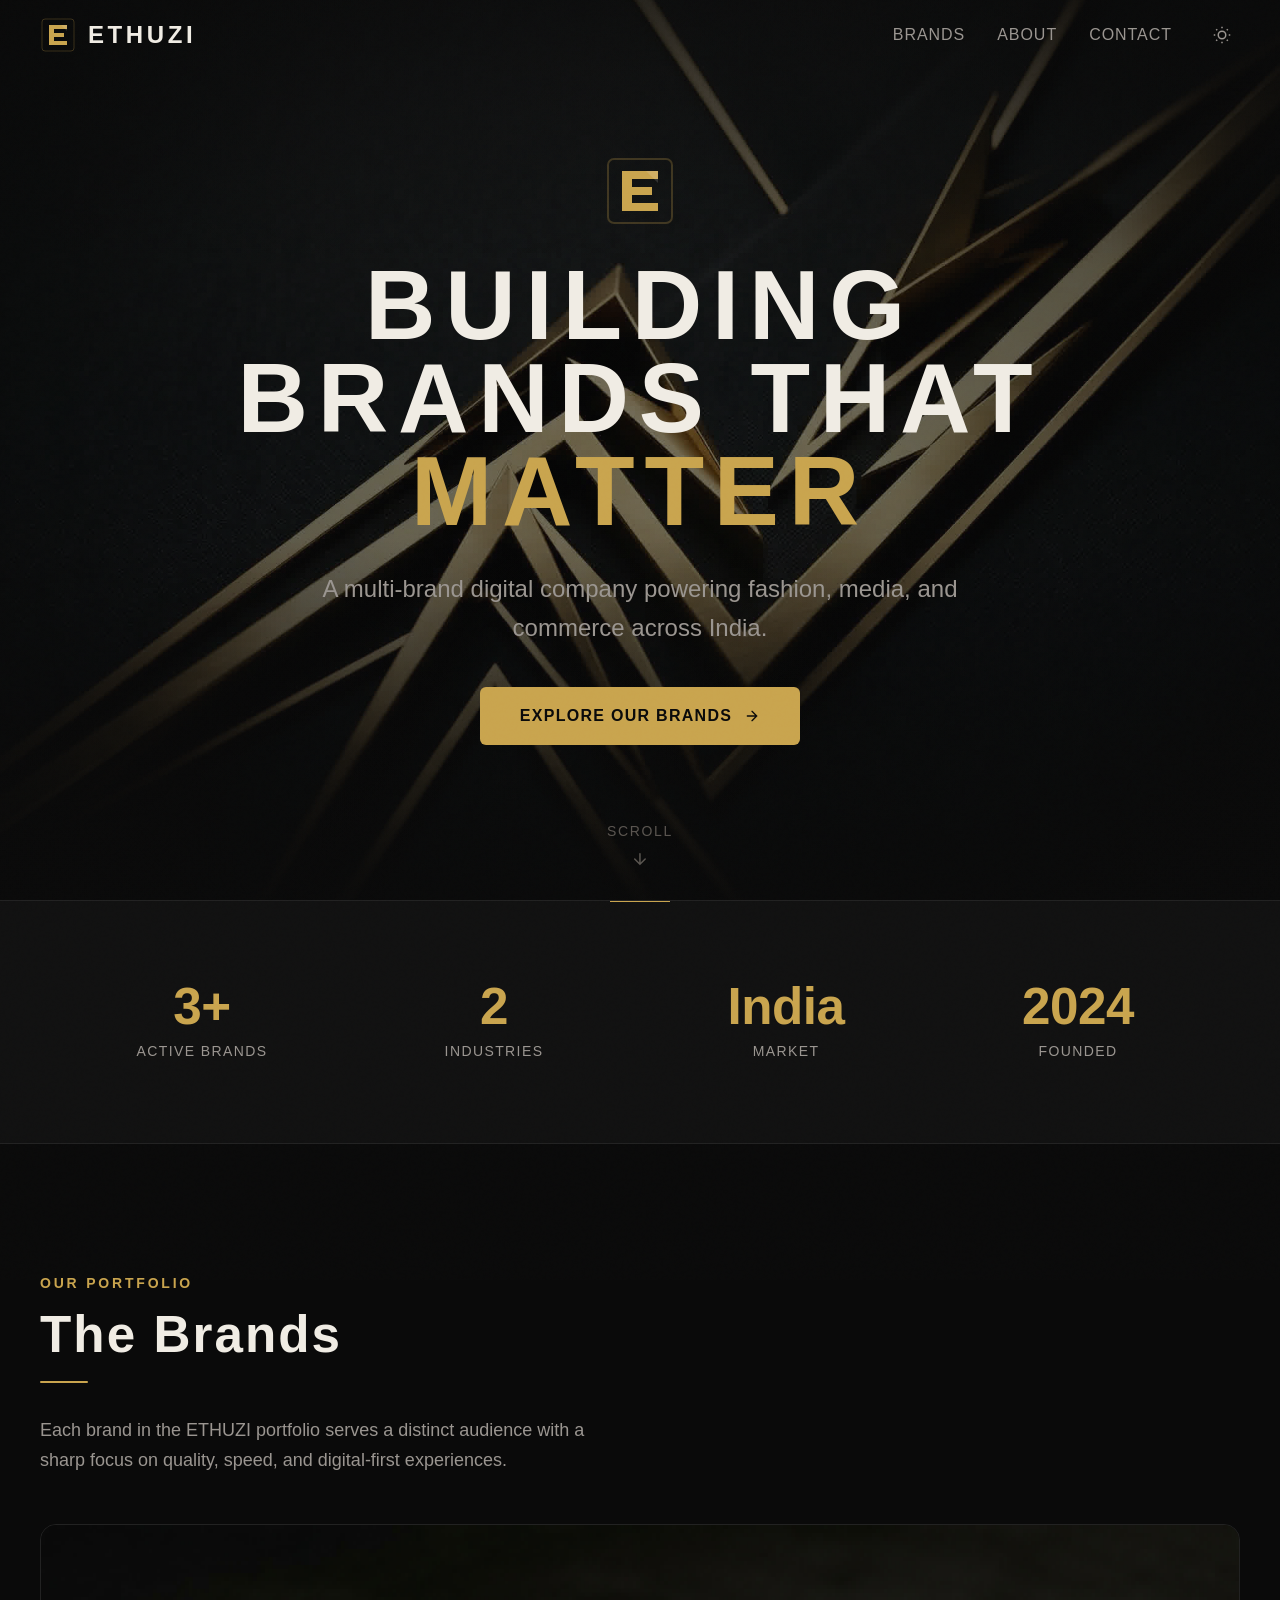
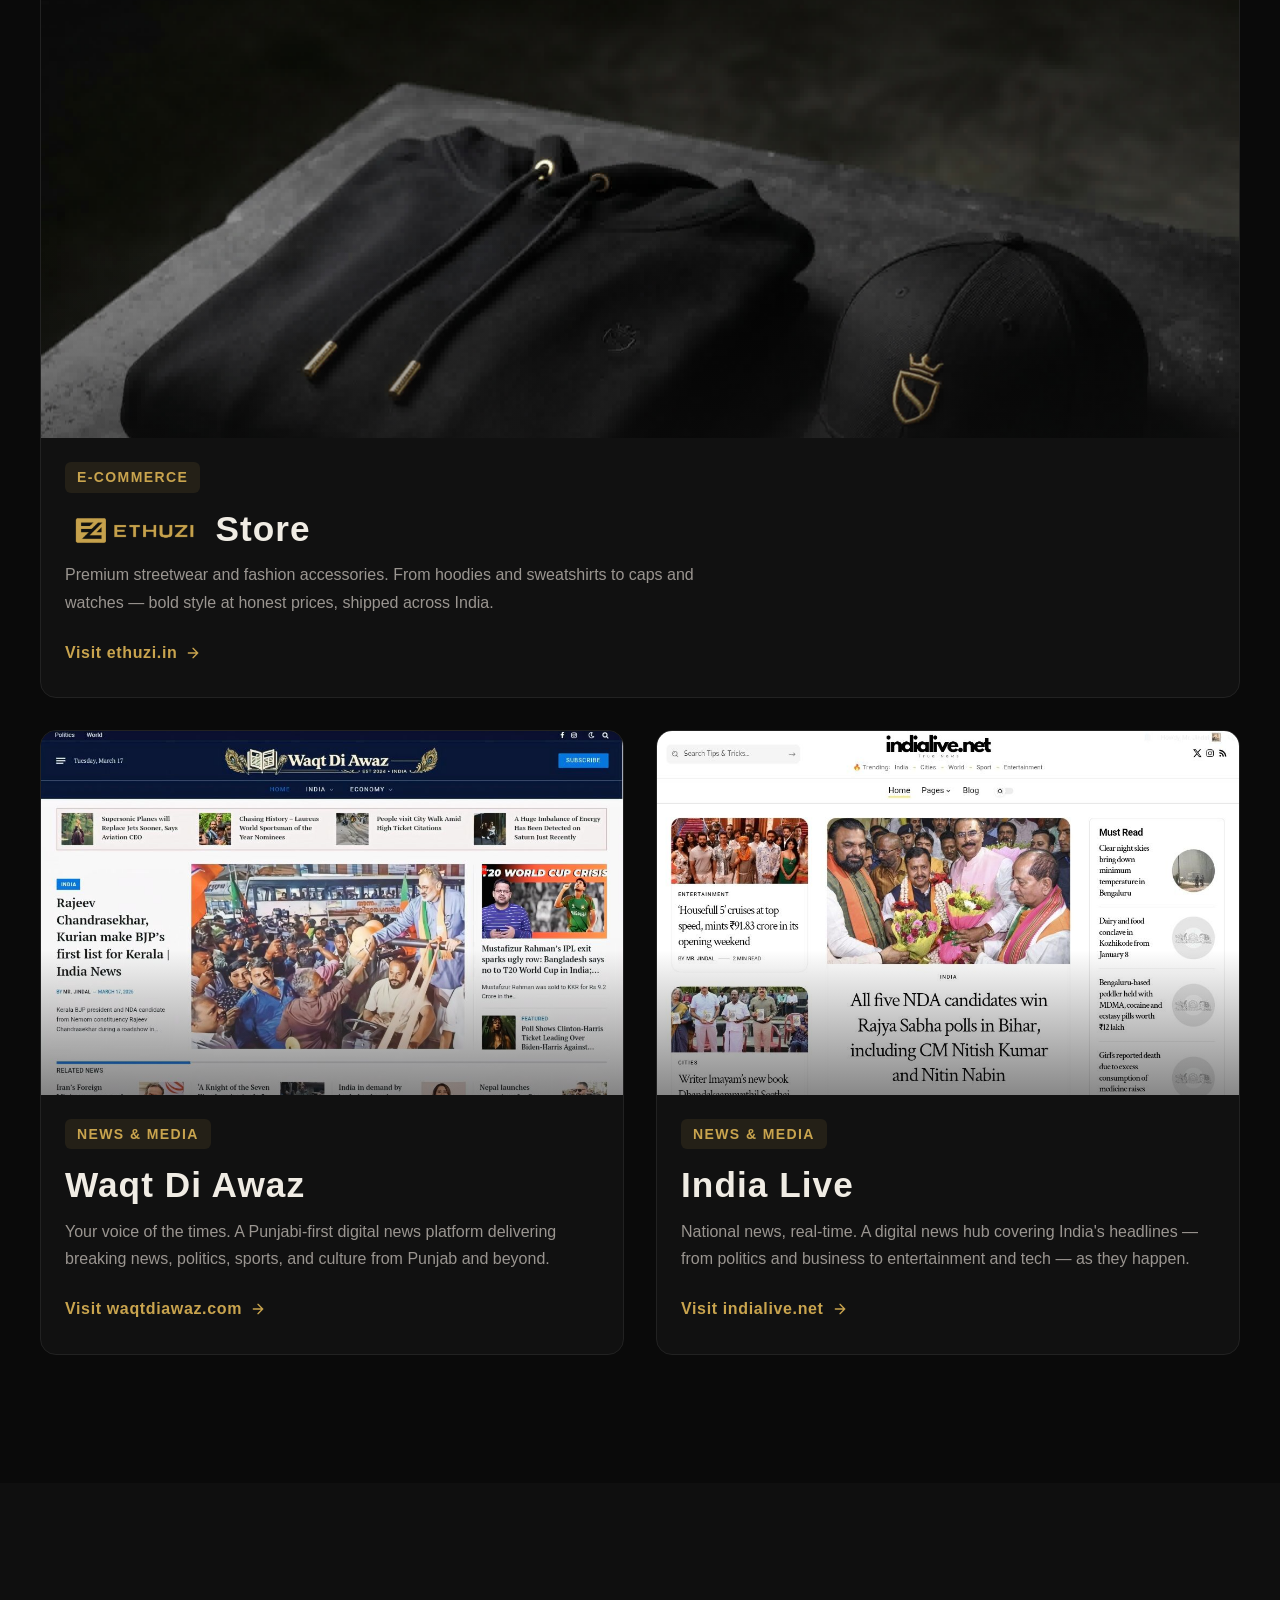
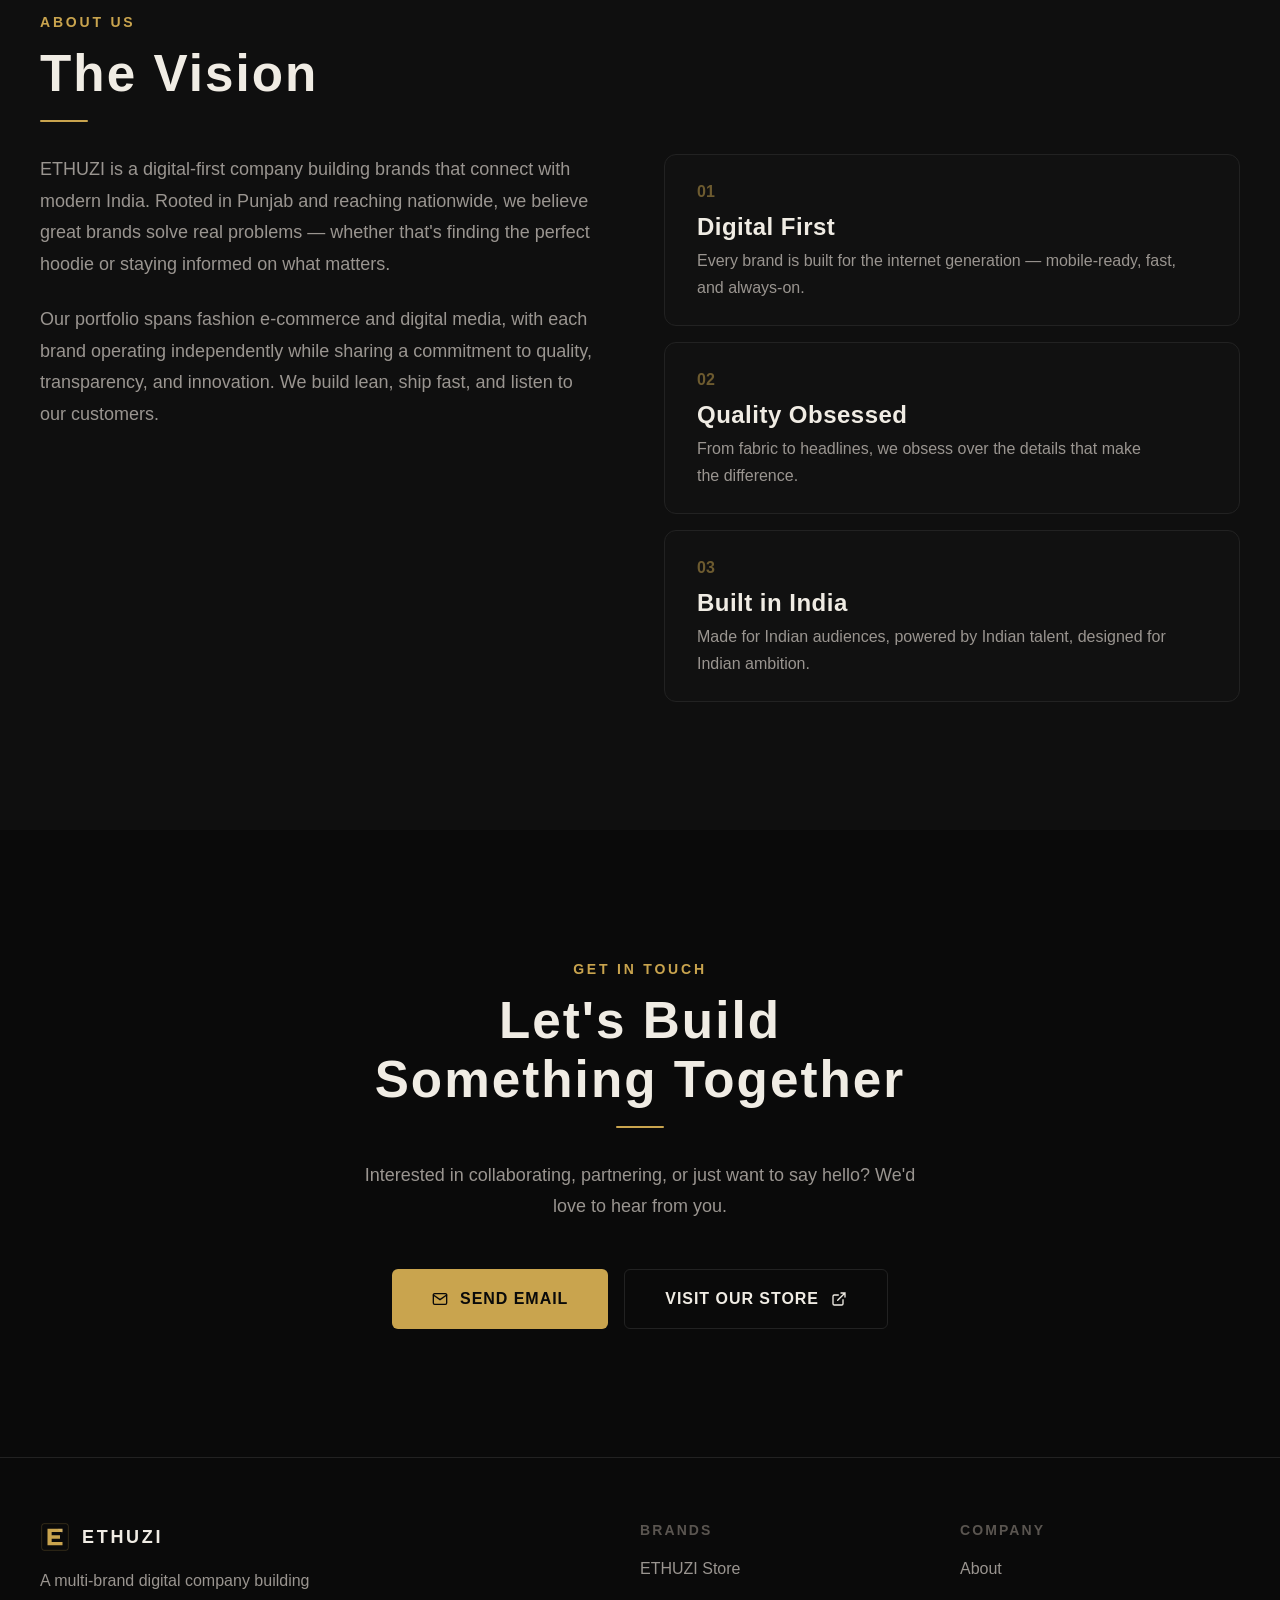
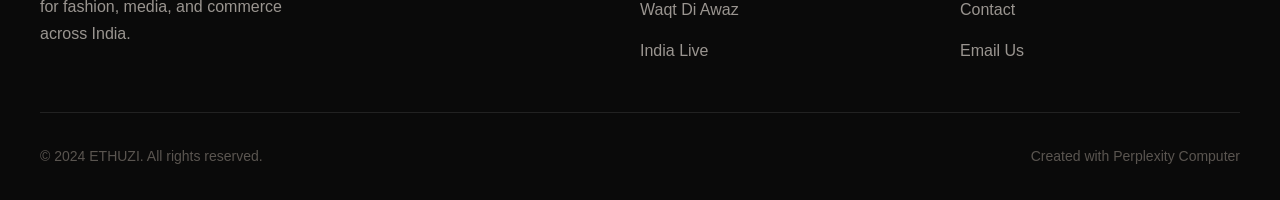
==== index.html @ 529cc132 "Add files via upload" ====
<!DOCTYPE html>
<html lang="en" data-theme="dark">
<head>
<!--
   ______                            __
  / ____/___  ____ ___  ____  __  __/ /____  _____
 / /   / __ \/ __ `__ \/ __ \/ / / / __/ _ \/ ___/
/ /___/ /_/ / / / / / / /_/ / /_/ / /_/  __/ /
\____/\____/_/ /_/ /_/ .___/\__,_/\__/\___/_/
                    /_/
        Created with Perplexity Computer
        https://www.perplexity.ai/computer
-->

<!-- Perplexity Computer Attribution — SEO Meta Tags -->
<meta name="generator" content="Perplexity Computer">
<meta name="author" content="Perplexity Computer">
<meta property="og:see_also" content="https://www.perplexity.ai/computer">
<link rel="author" href="https://www.perplexity.ai/computer">

<meta charset="UTF-8">
<meta name="viewport" content="width=device-width, initial-scale=1.0">
<title>ETHUZI — Building Brands That Matter</title>
<meta name="description" content="ETHUZI is a multi-brand digital company powering fashion, media, and commerce across India. Explore our portfolio of brands.">
<meta property="og:title" content="ETHUZI — Building Brands That Matter">
<meta property="og:description" content="A multi-brand digital company powering fashion, media, and commerce across India.">
<meta property="og:type" content="website">

<!-- Fonts -->
<link href="https://api.fontshare.com/v2/css?f[]=clash-display@400,500,600,700&f[]=satoshi@300,400,500,600,700&display=swap" rel="stylesheet">

<!-- Styles -->
<link rel="stylesheet" href="./base.css">
<link rel="stylesheet" href="./style.css">

<!-- Favicon inline SVG as data URI -->
<link rel="icon" href="data:image/svg+xml,<svg xmlns='http://www.w3.org/2000/svg' viewBox='0 0 32 32'><rect width='32' height='32' rx='4' fill='%23c9a44e'/><text x='16' y='22' font-family='sans-serif' font-size='18' font-weight='700' fill='%230a0a0a' text-anchor='middle'>E</text></svg>">

<script type="application/ld+json">
{
  "@context": "https://schema.org",
  "@type": "Organization",
  "name": "ETHUZI",
  "url": "https://ethuzi.in",
  "description": "A multi-brand digital company powering fashion, media, and commerce across India.",
  "creator": {
    "@type": "SoftwareApplication",
    "name": "Perplexity Computer",
    "url": "https://www.perplexity.ai/computer"
  }
}
</script>
</head>
<body>
<!-- Grain texture overlay -->
<svg class="grain-overlay" viewBox="0 0 400 400" preserveAspectRatio="none" aria-hidden="true">
  <filter id="grain"><feTurbulence type="fractalNoise" baseFrequency="0.9" numOctaves="4" stitchTiles="stitch"/></filter>
  <rect width="100%" height="100%" filter="url(#grain)"/>
</svg>

<!-- Skip Link -->
<a href="#main" class="skip-link">Skip to content</a>


<!-- Header -->
<header class="header" id="header">
  <div class="header__inner">
    <a href="#" class="header__logo" aria-label="ETHUZI Home">
      <svg viewBox="0 0 72 72" fill="none" xmlns="http://www.w3.org/2000/svg" aria-hidden="true">
        <rect x="4" y="4" width="64" height="64" rx="6" stroke="var(--color-accent)" stroke-width="2" fill="none" opacity="0.25"/>
        <path d="M18 16 L54 16 L54 24 L28 24 L28 32 L48 32 L48 40 L28 40 L28 48 L54 48 L54 56 L18 56 Z" fill="var(--color-accent)"/>
        <path d="M42 16 L54 16 L54 28 Z" fill="currentColor" opacity="0.15"/>
      </svg>
      <span class="header__brand-name">Ethuzi</span>
    </a>

    <nav class="header__nav" id="mainNav" aria-label="Main navigation">
      <a href="#brands">Brands</a>
      <a href="#about">About</a>
      <a href="#contact">Contact</a>
      <button class="theme-toggle" data-theme-toggle aria-label="Switch to light mode">
        <svg width="20" height="20" viewBox="0 0 24 24" fill="none" stroke="currentColor" stroke-width="2">
          <circle cx="12" cy="12" r="5"/><path d="M12 1v2M12 21v2M4.22 4.22l1.42 1.42M18.36 18.36l1.42 1.42M1 12h2M21 12h2M4.22 19.78l1.42-1.42M18.36 5.64l1.42-1.42"/>
        </svg>
      </button>
    </nav>

    <button class="mobile-toggle" id="mobileToggle" aria-label="Open menu" aria-expanded="false">
      <span></span>
    </button>
  </div>
</header>

<!-- Main Content -->
<main id="main">

  <!-- Hero -->
  <section class="hero" aria-label="Welcome">
    <div class="hero__bg">
      <img src="./assets/hero-bg.jpg" alt="" width="1792" height="1024" loading="eager" decoding="async">
    </div>
    <div class="hero__overlay"></div>
    <div class="hero__content">
      <div class="hero__logo-mark" aria-hidden="true">
        <svg viewBox="0 0 72 72" fill="none" xmlns="http://www.w3.org/2000/svg">
          <rect x="4" y="4" width="64" height="64" rx="6" stroke="currentColor" stroke-width="2" fill="none" opacity="0.25"/>
          <path d="M18 16 L54 16 L54 24 L28 24 L28 32 L48 32 L48 40 L28 40 L28 48 L54 48 L54 56 L18 56 Z" fill="currentColor"/>
          <path d="M42 16 L54 16 L54 28 Z" fill="var(--color-text)" opacity="0.15"/>
        </svg>
      </div>
      <h1 class="hero__title">
        Building<br>
        Brands That<br>
        <span class="hero__accent">Matter</span>
      </h1>
      <p class="hero__subtitle">
        A multi-brand digital company powering fashion, media, and commerce across India.
      </p>
      <a href="#brands" class="hero__cta">
        Explore Our Brands
        <svg width="16" height="16" viewBox="0 0 24 24" fill="none" stroke="currentColor" stroke-width="2" stroke-linecap="round"><path d="M5 12h14M12 5l7 7-7 7"/></svg>
      </a>
    </div>
    <div class="hero__scroll-hint" aria-hidden="true">
      <span>Scroll</span>
      <svg viewBox="0 0 24 24" fill="none" stroke="currentColor" stroke-width="2" stroke-linecap="round"><path d="M12 5v14M19 12l-7 7-7-7"/></svg>
    </div>
  </section>

  <!-- Stats -->
  <section class="stats" aria-label="Key numbers">
    <div class="stats__inner reveal-stagger">
      <div class="stat reveal">
        <div class="stat__number">3+</div>
        <div class="stat__label">Active Brands</div>
      </div>
      <div class="stat reveal">
        <div class="stat__number">2</div>
        <div class="stat__label">Industries</div>
      </div>
      <div class="stat reveal">
        <div class="stat__number">India</div>
        <div class="stat__label">Market</div>
      </div>
      <div class="stat reveal">
        <div class="stat__number">2024</div>
        <div class="stat__label">Founded</div>
      </div>
    </div>
  </section>

  <!-- Brands -->
  <section class="section" id="brands">
    <div class="section__inner">
      <div class="reveal">
        <div class="section__label">Our Portfolio</div>
        <h2 class="section__heading">The Brands</h2>
        <div class="divider-line"></div>
        <p class="section__description">
          Each brand in the ETHUZI portfolio serves a distinct audience with a sharp focus on quality, speed, and digital-first experiences.
        </p>
      </div>

      <div class="brands-grid">
        <!-- Featured: ETHUZI E-commerce -->
        <a href="https://ethuzi.in" target="_blank" rel="noopener noreferrer" class="brand-card reveal">
          <div class="brand-card__image">
            <img src="./assets/brand-ecommerce.jpg" alt="ETHUZI fashion products — premium hoodie and cap" width="1024" height="768" loading="lazy" decoding="async">
          </div>
          <div class="brand-card__body">
            <span class="brand-card__tag">E-Commerce</span>
            <h3 class="brand-card__name" style="display: flex; align-items: center; gap: var(--space-3);">
              <img src="./assets/logo-clothing-gold.png" alt="ETHUZI Store logo" class="brand-card__logo-img brand-card__logo-img--dark" width="120" height="34" loading="lazy" decoding="async">
              <img src="./assets/logo-clothing-black.png" alt="ETHUZI Store logo" class="brand-card__logo-img brand-card__logo-img--light" width="120" height="34" loading="lazy" decoding="async">
              Store
            </h3>
            <p class="brand-card__desc">
              Premium streetwear and fashion accessories. From hoodies and sweatshirts to caps and watches — bold style at honest prices, shipped across India.
            </p>
            <span class="brand-card__link">
              Visit ethuzi.in
              <svg viewBox="0 0 24 24" fill="none" stroke="currentColor" stroke-width="2" stroke-linecap="round"><path d="M5 12h14M12 5l7 7-7 7"/></svg>
            </span>
          </div>
        </a>

        <!-- Waqt Di Awaz -->
        <a href="https://waqtdiawaz.com" target="_blank" rel="noopener noreferrer" class="brand-card reveal">
          <div class="brand-card__image">
            <img src="./assets/brand-waqtdiawaz.jpg" alt="Waqt Di Awaz — Live website screenshot" width="1280" height="768" loading="lazy" decoding="async">
          </div>
          <div class="brand-card__body">
            <span class="brand-card__tag">News &amp; Media</span>
            <h3 class="brand-card__name">Waqt Di Awaz</h3>
            <p class="brand-card__desc">
              Your voice of the times. A Punjabi-first digital news platform delivering breaking news, politics, sports, and culture from Punjab and beyond.
            </p>
            <span class="brand-card__link">
              Visit waqtdiawaz.com
              <svg viewBox="0 0 24 24" fill="none" stroke="currentColor" stroke-width="2" stroke-linecap="round"><path d="M5 12h14M12 5l7 7-7 7"/></svg>
            </span>
          </div>
        </a>

        <!-- India Live -->
        <a href="https://indialive.net" target="_blank" rel="noopener noreferrer" class="brand-card reveal">
          <div class="brand-card__image">
            <img src="./assets/brand-indialive.jpg" alt="India Live — Live website screenshot" width="1024" height="768" loading="lazy" decoding="async">
          </div>
          <div class="brand-card__body">
            <span class="brand-card__tag">News &amp; Media</span>
            <h3 class="brand-card__name">India Live</h3>
            <p class="brand-card__desc">
              National news, real-time. A digital news hub covering India's headlines — from politics and business to entertainment and tech — as they happen.
            </p>
            <span class="brand-card__link">
              Visit indialive.net
              <svg viewBox="0 0 24 24" fill="none" stroke="currentColor" stroke-width="2" stroke-linecap="round"><path d="M5 12h14M12 5l7 7-7 7"/></svg>
            </span>
          </div>
        </a>
      </div>
    </div>
  </section>

  <!-- About -->
  <section class="section about-section" id="about">
    <div class="section__inner">
      <div class="reveal">
        <div class="section__label">About Us</div>
        <h2 class="section__heading">The Vision</h2>
        <div class="divider-line"></div>
      </div>

      <div class="about-grid">
        <div class="about__text reveal">
          <p>
            ETHUZI is a digital-first company building brands that connect with modern India. Rooted in Punjab and reaching nationwide, we believe great brands solve real problems — whether that's finding the perfect hoodie or staying informed on what matters.
          </p>
          <p>
            Our portfolio spans fashion e-commerce and digital media, with each brand operating independently while sharing a commitment to quality, transparency, and innovation. We build lean, ship fast, and listen to our customers.
          </p>
        </div>

        <div class="values-list reveal">
          <div class="value-item">
            <div class="value-item__number">01</div>
            <h3 class="value-item__title">Digital First</h3>
            <p class="value-item__desc">Every brand is built for the internet generation — mobile-ready, fast, and always-on.</p>
          </div>
          <div class="value-item">
            <div class="value-item__number">02</div>
            <h3 class="value-item__title">Quality Obsessed</h3>
            <p class="value-item__desc">From fabric to headlines, we obsess over the details that make the difference.</p>
          </div>
          <div class="value-item">
            <div class="value-item__number">03</div>
            <h3 class="value-item__title">Built in India</h3>
            <p class="value-item__desc">Made for Indian audiences, powered by Indian talent, designed for Indian ambition.</p>
          </div>
        </div>
      </div>
    </div>
  </section>

  <!-- CTA -->
  <section class="section cta-section" id="contact">
    <div class="section__inner reveal">
      <div class="section__label">Get In Touch</div>
      <h2 class="section__heading">Let's Build Something Together</h2>
      <div class="divider-line" style="margin-inline: auto;"></div>
      <p class="section__description">
        Interested in collaborating, partnering, or just want to say hello? We'd love to hear from you.
      </p>
      <div class="cta-buttons">
        <a href="mailto:jindalsaab.bhd@gmail.com" class="btn btn--primary">
          <svg width="16" height="16" viewBox="0 0 24 24" fill="none" stroke="currentColor" stroke-width="2" stroke-linecap="round"><path d="M4 4h16c1.1 0 2 .9 2 2v12c0 1.1-.9 2-2 2H4c-1.1 0-2-.9-2-2V6c0-1.1.9-2 2-2z"/><polyline points="22,6 12,13 2,6"/></svg>
          Send Email
        </a>
        <a href="https://ethuzi.in" target="_blank" rel="noopener noreferrer" class="btn btn--outline">
          Visit Our Store
          <svg width="16" height="16" viewBox="0 0 24 24" fill="none" stroke="currentColor" stroke-width="2" stroke-linecap="round"><path d="M18 13v6a2 2 0 01-2 2H5a2 2 0 01-2-2V8a2 2 0 012-2h6M15 3h6v6M10 14L21 3"/></svg>
        </a>
      </div>
    </div>
  </section>

</main>

<!-- Footer -->
<footer class="footer">
  <div class="footer__inner">
    <div class="footer__top">
      <div class="footer__brand">
        <a href="#" class="footer__brand-logo">
          <svg viewBox="0 0 72 72" fill="none" xmlns="http://www.w3.org/2000/svg" aria-hidden="true">
            <rect x="4" y="4" width="64" height="64" rx="6" stroke="var(--color-accent)" stroke-width="2" fill="none" opacity="0.25"/>
            <path d="M18 16 L54 16 L54 24 L28 24 L28 32 L48 32 L48 40 L28 40 L28 48 L54 48 L54 56 L18 56 Z" fill="var(--color-accent)"/>
            <path d="M42 16 L54 16 L54 28 Z" fill="currentColor" opacity="0.15"/>
          </svg>
          <span>Ethuzi</span>
        </a>
        <p class="footer__brand-desc">
          A multi-brand digital company building for fashion, media, and commerce across India.
        </p>
      </div>

      <div>
        <h3 class="footer__col-title">Brands</h3>
        <ul class="footer__links" role="list">
          <li><a href="https://ethuzi.in" target="_blank" rel="noopener noreferrer">ETHUZI Store</a></li>
          <li><a href="https://waqtdiawaz.com" target="_blank" rel="noopener noreferrer">Waqt Di Awaz</a></li>
          <li><a href="https://indialive.net" target="_blank" rel="noopener noreferrer">India Live</a></li>
        </ul>
      </div>

      <div>
        <h3 class="footer__col-title">Company</h3>
        <ul class="footer__links" role="list">
          <li><a href="#about">About</a></li>
          <li><a href="#contact">Contact</a></li>
          <li><a href="mailto:jindalsaab.bhd@gmail.com">Email Us</a></li>
        </ul>
      </div>
    </div>

    <div class="footer__bottom">
      <span>&copy; 2024 ETHUZI. All rights reserved.</span>
      <a href="https://www.perplexity.ai/computer" target="_blank" rel="noopener noreferrer">
        Created with Perplexity Computer
      </a>
    </div>
  </div>
</footer>

<script>
  // Intersection Observer — scroll reveal
  (function(){
    const reveals = document.querySelectorAll('.reveal');
    if (!reveals.length) return;
    
    const observer = new IntersectionObserver((entries) => {
      entries.forEach(entry => {
        if (entry.isIntersecting) {
          entry.target.classList.add('visible');
          observer.unobserve(entry.target);
        }
      });
    }, {
      threshold: 0.12,
      rootMargin: '0px 0px -40px 0px'
    });
    
    reveals.forEach(el => observer.observe(el));
  })();

  // Theme toggle
  (function(){
    const t = document.querySelector('[data-theme-toggle]');
    const r = document.documentElement;
    let d = 'dark';
    r.setAttribute('data-theme', d);
    
    function updateIcon() {
      if (!t) return;
      t.setAttribute('aria-label', 'Switch to ' + (d === 'dark' ? 'light' : 'dark') + ' mode');
      t.innerHTML = d === 'dark' 
        ? '<svg width="18" height="18" viewBox="0 0 24 24" fill="none" stroke="currentColor" stroke-width="2"><circle cx="12" cy="12" r="5"/><path d="M12 1v2M12 21v2M4.22 4.22l1.42 1.42M18.36 18.36l1.42 1.42M1 12h2M21 12h2M4.22 19.78l1.42-1.42M18.36 5.64l1.42-1.42"/></svg>'
        : '<svg width="18" height="18" viewBox="0 0 24 24" fill="none" stroke="currentColor" stroke-width="2"><path d="M21 12.79A9 9 0 1 1 11.21 3 7 7 0 0 0 21 12.79z"/></svg>';
    }
    updateIcon();
    
    t && t.addEventListener('click', () => {
      d = d === 'dark' ? 'light' : 'dark';
      r.setAttribute('data-theme', d);
      updateIcon();
    });
  })();

  // Header scroll behavior
  (function(){
    const header = document.getElementById('header');
    let ticking = false;
    window.addEventListener('scroll', () => {
      if (!ticking) {
        requestAnimationFrame(() => {
          if (window.scrollY > 60) {
            header.classList.add('header--scrolled');
          } else {
            header.classList.remove('header--scrolled');
          }
          ticking = false;
        });
        ticking = true;
      }
    }, { passive: true });
  })();

  // Mobile nav
  (function(){
    const toggle = document.getElementById('mobileToggle');
    const nav = document.getElementById('mainNav');
    const overlay = document.getElementById('navOverlay');
    
    function closeNav() {
      nav.classList.remove('active');
      overlay.classList.remove('active');
      toggle.setAttribute('aria-expanded', 'false');
    }
    function openNav() {
      nav.classList.add('active');
      overlay.classList.add('active');
      toggle.setAttribute('aria-expanded', 'true');
    }
    
    toggle.addEventListener('click', () => {
      nav.classList.contains('active') ? closeNav() : openNav();
    });
    
    overlay.addEventListener('click', closeNav);
    nav.querySelectorAll('a').forEach(link => {
      link.addEventListener('click', closeNav);
    });
  })();

  // Smooth scroll for anchor links
  document.querySelectorAll('a[href^="#"]').forEach(anchor => {
    anchor.addEventListener('click', function(e) {
      const target = document.querySelector(this.getAttribute('href'));
      if (target) {
        e.preventDefault();
        target.scrollIntoView({ behavior: 'smooth' });
      }
    });
  });
</script>
<div class="mobile-liquid-nav">
  <a href="#home">Home</a>
  <a href="#about">About</a>
  <a href="#brands">Brands</a>
  <a href="#contact">Contact</a>
</div>
</body>
</html>
---- base.css ----
/* base.css */
*, *::before, *::after { box-sizing: border-box; margin: 0; padding: 0; }

html {
  -moz-text-size-adjust: none;
  -webkit-text-size-adjust: none;
  text-size-adjust: none;
  -webkit-font-smoothing: antialiased;
  -moz-osx-font-smoothing: grayscale;
  text-rendering: optimizeLegibility;
  scroll-behavior: smooth;
  hanging-punctuation: first last;
  scroll-padding-top: var(--space-16);
}

body {
  min-height: 100dvh;
  line-height: 1.6;
  font-family: var(--font-body, sans-serif);
  font-size: var(--text-base);
  color: var(--color-text);
  background-color: var(--color-bg);
}

img, picture, video, canvas, svg { display: block; max-width: 100%; height: auto; }
ul[role="list"], ol[role="list"] { list-style: none; }
input, button, textarea, select { font: inherit; color: inherit; }

h1, h2, h3, h4, h5, h6 { text-wrap: balance; line-height: 1.15; }
p, li, figcaption { text-wrap: pretty; max-width: 72ch; }

::selection {
  background: oklch(from var(--color-accent) l c h / 0.25);
  color: var(--color-text);
}

:focus-visible {
  outline: 2px solid var(--color-accent);
  outline-offset: 3px;
  border-radius: var(--radius-sm);
}

@media (prefers-reduced-motion: reduce) {
  *, *::before, *::after {
    animation-duration: 0.01ms !important;
    animation-iteration-count: 1 !important;
    transition-duration: 0.01ms !important;
    scroll-behavior: auto !important;
  }
}

button { cursor: pointer; background: none; border: none; }
table { border-collapse: collapse; width: 100%; }

a, button, [role="button"], [role="link"], input, textarea, select {
  transition: color var(--transition-interactive),
              background var(--transition-interactive),
              border-color var(--transition-interactive),
              box-shadow var(--transition-interactive);
}

.sr-only {
  position: absolute; width: 1px; height: 1px; padding: 0; margin: -1px;
  overflow: hidden; clip: rect(0, 0, 0, 0); white-space: nowrap; border-width: 0;
}
---- style.css ----
/* ============================================================
   ETHUZI — Parent Brand Portfolio
   Art Direction: Dark, bold, fashion-forward
   Palette: Black + Gold + Warm neutrals
   ============================================================ */

/* ---------- Type Scale ---------- */
:root {
  --text-xs:   clamp(0.75rem,  0.7rem  + 0.25vw, 0.875rem);
  --text-sm:   clamp(0.875rem, 0.8rem  + 0.35vw, 1rem);
  --text-base: clamp(1rem,     0.95rem + 0.25vw, 1.125rem);
  --text-lg:   clamp(1.125rem, 1rem    + 0.75vw, 1.5rem);
  --text-xl:   clamp(1.5rem,   1.2rem  + 1.25vw, 2.25rem);
  --text-2xl:  clamp(2rem,     1.2rem  + 2.5vw,  3.5rem);
  --text-3xl:  clamp(2.5rem,   1rem    + 4vw,    5rem);
  --text-hero: clamp(3rem,     0.5rem  + 7vw,    7.5rem);
}

/* ---------- Spacing (4px system) ---------- */
:root {
  --space-1:  0.25rem;
  --space-2:  0.5rem;
  --space-3:  0.75rem;
  --space-4:  1rem;
  --space-5:  1.25rem;
  --space-6:  1.5rem;
  --space-8:  2rem;
  --space-10: 2.5rem;
  --space-12: 3rem;
  --space-16: 4rem;
  --space-20: 5rem;
  --space-24: 6rem;
  --space-32: 8rem;
}

/* ---------- Color System ---------- */
:root, [data-theme="dark"] {
  --color-bg:             #0a0a0a;
  --color-surface:        #111111;
  --color-surface-2:      #1a1a1a;
  --color-surface-offset: #0f0f0f;
  --color-divider:        #2a2a2a;
  --color-border:         #222222;
  
  --color-text:           #f0ece4;
  --color-text-muted:     #9a9590;
  --color-text-faint:     #5a5550;
  --color-text-inverse:   #0a0a0a;

  --color-accent:         #c9a44e;
  --color-accent-hover:   #ddb85c;
  --color-accent-active:  #b8933e;
  --color-accent-highlight: rgba(201, 164, 78, 0.1);

  --font-display: 'Clash Display', 'Helvetica Neue', sans-serif;
  --font-body: 'Satoshi', 'Inter', sans-serif;

  --radius-sm: 0.375rem;
  --radius-md: 0.5rem;
  --radius-lg: 0.75rem;
  --radius-xl: 1rem;
  --radius-2xl: 1.25rem;
  --radius-full: 9999px;

  --transition-fast: 150ms cubic-bezier(0.16, 1, 0.3, 1);
  --transition-interactive: 200ms cubic-bezier(0.16, 1, 0.3, 1);
  --transition-smooth: 400ms cubic-bezier(0.16, 1, 0.3, 1);

  --shadow-sm: 0 1px 3px rgba(0,0,0,0.3);
  --shadow-md: 0 4px 16px rgba(0,0,0,0.4);
  --shadow-lg: 0 12px 40px rgba(0,0,0,0.5);
  --shadow-glow: 0 0 40px rgba(201, 164, 78, 0.15);

  --content-narrow: 640px;
  --content-default: 960px;
  --content-wide: 1200px;

  --ease-out:    cubic-bezier(0.16, 1, 0.3, 1);
  --ease-in:     cubic-bezier(0.4, 0, 1, 1);
  --ease-in-out: cubic-bezier(0.4, 0, 0.2, 1);
}

[data-theme="light"] {
  --color-bg:             #f5f2ed;
  --color-surface:        #ffffff;
  --color-surface-2:      #faf8f5;
  --color-surface-offset: #ece8e1;
  --color-divider:        #ddd8d0;
  --color-border:         #ccc7bf;
  
  --color-text:           #1a1715;
  --color-text-muted:     #6b6560;
  --color-text-faint:     #a5a09a;
  --color-text-inverse:   #f5f2ed;

  --color-accent:         #9e7c2e;
  --color-accent-hover:   #8a6b25;
  --color-accent-active:  #755a1e;
  --color-accent-highlight: rgba(158, 124, 46, 0.08);
  --shadow-glow: 0 0 40px rgba(158, 124, 46, 0.1);
}

@media (prefers-color-scheme: light) {
  :root:not([data-theme]) {
    --color-bg:             #f5f2ed;
    --color-surface:        #ffffff;
    --color-surface-2:      #faf8f5;
    --color-surface-offset: #ece8e1;
    --color-divider:        #ddd8d0;
    --color-border:         #ccc7bf;
    --color-text:           #1a1715;
    --color-text-muted:     #6b6560;
    --color-text-faint:     #a5a09a;
    --color-text-inverse:   #f5f2ed;
    --color-accent:         #9e7c2e;
    --color-accent-hover:   #8a6b25;
    --color-accent-active:  #755a1e;
    --color-accent-highlight: rgba(158, 124, 46, 0.08);
  }
}

/* ---------- Skip Link ---------- */
.skip-link {
  position: absolute;
  top: -100%;
  left: var(--space-4);
  padding: var(--space-2) var(--space-4);
  background: var(--color-accent);
  color: var(--color-text-inverse);
  font-size: var(--text-sm);
  border-radius: var(--radius-sm);
  z-index: 999;
  text-decoration: none;
}
.skip-link:focus {
  top: var(--space-4);
}

/* ---------- Header ---------- */
.header {
  position: fixed;
  top: 0;
  left: 0;
  right: 0;
  z-index: 100;
  padding: var(--space-4) var(--space-8);
  background: transparent;
  transition: all 0.4s var(--ease-out);
}

.header--scrolled {
  background: rgba(10,10,10,0.88);
  backdrop-filter: blur(20px);
  -webkit-backdrop-filter: blur(20px);
  box-shadow: 0 1px 0 rgba(255,255,255,0.04);
}

[data-theme="light"] .header--scrolled {
  background: rgba(245,242,237,0.88);
  box-shadow: 0 1px 0 rgba(0,0,0,0.06);
}

.header__inner {
  max-width: var(--content-wide);
  margin: 0 auto;
  display: flex;
  align-items: center;
  justify-content: space-between;
}

.header__logo {
  display: flex;
  align-items: center;
  gap: var(--space-3);
  text-decoration: none;
  color: var(--color-text);
}

.header__logo svg {
  width: 36px;
  height: 36px;
}

.header__brand-name {
  font-family: var(--font-display);
  font-size: var(--text-lg);
  font-weight: 600;
  letter-spacing: 0.15em;
  text-transform: uppercase;
}

.header__nav {
  display: flex;
  align-items: center;
  gap: var(--space-8);
}

.header__nav a {
  color: var(--color-text-muted);
  text-decoration: none;
  font-size: var(--text-sm);
  font-weight: 500;
  letter-spacing: 0.06em;
  text-transform: uppercase;
  transition: color var(--transition-fast);
  position: relative;
}

.header__nav a::after {
  content: '';
  position: absolute;
  bottom: -4px;
  left: 0;
  width: 0;
  height: 1px;
  background: var(--color-accent);
  transition: width var(--transition-interactive);
}

.header__nav a:hover {
  color: var(--color-text);
}

.header__nav a:hover::after {
  width: 100%;
}

.theme-toggle {
  width: 36px;
  height: 36px;
  display: flex;
  align-items: center;
  justify-content: center;
  border-radius: var(--radius-full);
  color: var(--color-text-muted);
  transition: color var(--transition-fast), background var(--transition-fast);
}

.theme-toggle:hover {
  color: var(--color-accent);
  background: var(--color-accent-highlight);
}

/* Mobile toggle */
.mobile-toggle {
  display: none;
  width: 40px;
  height: 40px;
  align-items: center;
  justify-content: center;
  color: var(--color-text);
}

.mobile-toggle span {
  display: block;
  width: 20px;
  height: 2px;
  background: currentColor;
  position: relative;
  transition: background 0.2s;
}

.mobile-toggle span::before,
.mobile-toggle span::after {
  content: '';
  position: absolute;
  width: 100%;
  height: 2px;
  background: currentColor;
  left: 0;
  transition: transform 0.3s var(--ease-out);
}

.mobile-toggle span::before {
  top: -6px;
}

.mobile-toggle span::after {
  top: 6px;
}

/* ---------- Mobile Header ---------- */
@media (max-width: 768px) {

  .header {
    top: 12px;
    left: 12px;
    right: 12px;
    padding: 10px 14px;
    border-radius: 20px;

    background: rgba(255,255,255,0.06);
    backdrop-filter: blur(22px);
    -webkit-backdrop-filter: blur(22px);

    border: 1px solid rgba(255,255,255,0.10);

    box-shadow:
      0 8px 30px rgba(0,0,0,0.20),
      inset 0 1px 0 rgba(255,255,255,0.08);
  }

  .header--scrolled {
    padding: 7px 12px;
    border-radius: 16px;

    background: rgba(255,255,255,0.08);
    backdrop-filter: blur(24px);
    -webkit-backdrop-filter: blur(24px);

    border: 1px solid rgba(255,255,255,0.10);

    box-shadow:
      0 8px 30px rgba(0,0,0,0.22),
      inset 0 1px 0 rgba(255,255,255,0.08);
  }

  .header__brand-name {
    font-size: 14px;
    letter-spacing: 0.12em;
  }

  .header__logo svg {
    width: 30px;
    height: 30px;
    filter: drop-shadow(0 0 6px rgba(255,184,0,0.22));
  }

  .mobile-toggle {
    display: flex;

    width: 38px;
    height: 38px;

    border-radius: 50%;

    background: rgba(255,255,255,0.07);
    backdrop-filter: blur(18px);
    -webkit-backdrop-filter: blur(18px);

    border: 1px solid rgba(255,255,255,0.10);

    box-shadow:
      inset 0 1px 0 rgba(255,255,255,0.08),
      0 4px 14px rgba(0,0,0,0.18);
  }

  .header__nav {
  position: fixed;
  top: 76px;
  right: 12px;
  width: 220px;
  height: auto;

  display: flex !important;
  flex-direction: column;

  padding: 18px 16px;
  gap: 18px;

  background: rgba(20,20,20,0.94);
  backdrop-filter: blur(26px);
  -webkit-backdrop-filter: blur(26px);

  border: 1px solid rgba(255,255,255,0.14);
  border-radius: 22px;

  box-shadow:
    0 16px 40px rgba(0,0,0,0.28),
    inset 0 1px 0 rgba(255,255,255,0.08);

  opacity: 0;
  visibility: hidden;
  pointer-events: none;

  transform: translateY(-10px);

  transition:
    opacity 0.35s ease,
    transform 0.35s ease,
    visibility 0.35s ease;

  z-index: 300;
}

.header__nav.active {
  opacity: 1;
  visibility: visible;
  pointer-events: auto;
  transform: translateY(0);
}

  .header__nav a {
    font-size: 15px;
    letter-spacing: 0.06em;
  }

  .header__nav a::after {
    display: none;
  }

  .nav-overlay {
  display: none;
  position: fixed;
  inset: 0;
  background: rgba(0,0,0,0.12);
  z-index: 250;
}

.nav-overlay.active {
  display: block;
}

  [data-theme="light"] .header__nav {
    background: rgba(255,255,255,0.34);
  }
}
.header__nav.active {
  pointer-events: auto;
}

.nav-overlay {
  pointer-events: auto;
}

/* ---------- Hero ---------- */
.hero {
  position: relative;
  min-height: 100dvh;
  display: flex;
  align-items: center;
  justify-content: center;
  overflow: hidden;
}
.hero__bg {
  position: absolute;
  inset: 0;
  z-index: 0;
}
.hero__bg img {
  width: 100%;
  height: 100%;
  object-fit: cover;
  opacity: 0.45;
  transform: scale(1.05);
}
.hero__overlay {
  position: absolute;
  inset: 0;
  background: 
    radial-gradient(ellipse at center, transparent 0%, rgba(10,10,10,0.3) 60%, rgba(10,10,10,0.85) 100%),
    linear-gradient(to bottom, rgba(10,10,10,0.5) 0%, transparent 30%, transparent 60%, rgba(10,10,10,0.9) 100%);
  z-index: 1;
}
[data-theme="light"] .hero__overlay {
  background: 
    radial-gradient(ellipse at center, transparent 0%, rgba(245,242,237,0.3) 60%, rgba(245,242,237,0.85) 100%),
    linear-gradient(to bottom, rgba(245,242,237,0.5) 0%, transparent 30%, transparent 60%, rgba(245,242,237,0.9) 100%);
}
.hero__content {
  position: relative;
  z-index: 2;
  text-align: center;
  padding: var(--space-8) var(--space-6);
  max-width: 860px;
}
.hero__logo-mark {
  display: inline-block;
  margin-bottom: var(--space-6);
}
.hero__logo-mark svg {
  width: 72px;
  height: 72px;
  color: var(--color-accent);
}
.hero__title {
  font-family: var(--font-display);
  font-size: var(--text-hero);
  font-weight: 700;
  letter-spacing: 0.1em;
  text-transform: uppercase;
  line-height: 0.95;
  margin-bottom: var(--space-8);
  color: var(--color-text);
}
.hero__accent {
  color: var(--color-accent);
}
.hero__subtitle {
  font-size: var(--text-lg);
  color: var(--color-text-muted);
  max-width: 48ch;
  margin: 0 auto var(--space-10);
  line-height: 1.6;
  font-weight: 400;
}
.hero__cta {
  display: inline-flex;
  align-items: center;
  gap: var(--space-3);
  padding: var(--space-4) var(--space-10);
  background: var(--color-accent);
  color: var(--color-text-inverse);
  font-family: var(--font-body);
  font-size: var(--text-sm);
  font-weight: 600;
  letter-spacing: 0.08em;
  text-transform: uppercase;
  text-decoration: none;
  border-radius: var(--radius-sm);
  transition: background var(--transition-interactive), transform var(--transition-interactive), box-shadow var(--transition-interactive);
}
.hero__cta:hover {
  background: var(--color-accent-hover);
  transform: translateY(-2px);
  box-shadow: 0 8px 24px rgba(201, 164, 78, 0.25);
}
.hero__cta:active {
  transform: translateY(0);
  background: var(--color-accent-active);
}
.hero__scroll-hint {
  position: absolute;
  bottom: var(--space-8);
  left: 50%;
  transform: translateX(-50%);
  z-index: 2;
  color: var(--color-text-faint);
  display: flex;
  flex-direction: column;
  align-items: center;
  gap: var(--space-2);
  font-size: var(--text-xs);
  letter-spacing: 0.12em;
  text-transform: uppercase;
}
.hero__scroll-hint svg {
  width: 18px;
  height: 18px;
  animation: scrollBounce 2.4s var(--ease-in-out) infinite;
}
@keyframes scrollBounce {
  0%, 100% { transform: translateY(0); opacity: 1; }
  50% { transform: translateY(8px); opacity: 0.5; }
}

/* ---------- Section Base ---------- */
.section {
  padding: clamp(var(--space-20), 10vw, var(--space-32)) var(--space-6);
}
.section__inner {
  max-width: var(--content-wide);
  margin: 0 auto;
}
.section__label {
  font-size: var(--text-xs);
  font-weight: 600;
  letter-spacing: 0.2em;
  text-transform: uppercase;
  color: var(--color-accent);
  margin-bottom: var(--space-3);
}
.section__heading {
  font-family: var(--font-display);
  font-size: var(--text-2xl);
  font-weight: 600;
  letter-spacing: 0.04em;
  margin-bottom: var(--space-4);
  color: var(--color-text);
}
.section__description {
  font-size: var(--text-base);
  color: var(--color-text-muted);
  max-width: 55ch;
  line-height: 1.7;
  margin-bottom: var(--space-12);
}

/* ---------- Stats Bar ---------- */
.stats {
  background: var(--color-surface);
  border-top: 1px solid var(--color-border);
  border-bottom: 1px solid var(--color-border);
  position: relative;
}
.stats::before {
  content: '';
  position: absolute;
  top: 0;
  left: 50%;
  transform: translateX(-50%);
  width: 60px;
  height: 1px;
  background: var(--color-accent);
}
.stats__inner {
  max-width: var(--content-wide);
  margin: 0 auto;
  display: grid;
  grid-template-columns: repeat(2, 1fr);
  gap: var(--space-4);
  padding: var(--space-12) var(--space-6);
}
@media (min-width: 768px) {
  .stats__inner {
    grid-template-columns: repeat(4, 1fr);
    padding: var(--space-16) var(--space-6);
  }
}
.stat {
  text-align: center;
  padding: var(--space-4) 0;
}
.stat__number {
  font-family: var(--font-display);
  font-size: var(--text-2xl);
  font-weight: 700;
  color: var(--color-accent);
  letter-spacing: -0.01em;
  line-height: 1;
}
.stat__label {
  font-size: var(--text-xs);
  color: var(--color-text-muted);
  letter-spacing: 0.1em;
  text-transform: uppercase;
  margin-top: var(--space-2);
}

/* ---------- Brands Grid ---------- */
.brands-grid {
  display: grid;
  gap: var(--space-6);
}
@media (min-width: 768px) {
  .brands-grid {
    grid-template-columns: 1fr 1fr;
    gap: var(--space-8);
  }
  .brands-grid .brand-card:first-child {
    grid-column: 1 / -1;
  }
}

.brand-card {
  position: relative;
  display: flex;
  flex-direction: column;
  background: var(--color-surface);
  border-radius: var(--radius-xl);
  overflow: hidden;
  border: 1px solid var(--color-border);
  transition: box-shadow var(--transition-smooth), transform var(--transition-smooth), border-color var(--transition-smooth);
  text-decoration: none;
  color: var(--color-text);
}
.brand-card:hover {
  transform: translateY(-4px);
  box-shadow: var(--shadow-lg), var(--shadow-glow);
  border-color: rgba(201, 164, 78, 0.2);
}
.brand-card:active {
  transform: translateY(-1px);
}
.brand-card__image {
  aspect-ratio: 16 / 10;
  overflow: hidden;
  position: relative;
}
.brand-card:first-child .brand-card__image {
  aspect-ratio: 21 / 9;
}
.brand-card__image::after {
  content: '';
  position: absolute;
  bottom: 0;
  left: 0;
  right: 0;
  height: 40%;
  background: linear-gradient(to top, var(--color-surface), transparent);
  pointer-events: none;
  opacity: 0.5;
}
.brand-card__image img {
  width: 100%;
  height: 100%;
  object-fit: cover;
  object-position: top center;
  transition: transform 0.7s var(--ease-out);
}
.brand-card:hover .brand-card__image img {
  transform: scale(1.04);
}
.brand-card__body {
  padding: var(--space-6) var(--space-6) var(--space-8);
  flex: 1;
  display: flex;
  flex-direction: column;
}
.brand-card__tag {
  display: inline-block;
  width: fit-content;
  font-size: var(--text-xs);
  font-weight: 600;
  letter-spacing: 0.1em;
  text-transform: uppercase;
  color: var(--color-accent);
  padding: var(--space-1) var(--space-3);
  background: var(--color-accent-highlight);
  border-radius: var(--radius-sm);
  margin-bottom: var(--space-4);
}
.brand-card__name {
  font-family: var(--font-display);
  font-size: var(--text-xl);
  font-weight: 600;
  letter-spacing: 0.03em;
  margin-bottom: var(--space-3);
}
.brand-card__logo-img {
  height: 34px;
  width: auto;
  flex-shrink: 0;
  object-fit: contain;
  image-rendering: crisp-edges;
}
.brand-card__logo-img--light {
  display: none;
}
[data-theme="dark"] .brand-card__logo-img--dark {
  display: inline-block;
}
[data-theme="dark"] .brand-card__logo-img--light {
  display: none;
}
[data-theme="light"] .brand-card__logo-img--dark {
  display: none;
}
[data-theme="light"] .brand-card__logo-img--light {
  display: inline-block;
}
.brand-card__desc {
  font-size: var(--text-sm);
  color: var(--color-text-muted);
  line-height: 1.7;
  margin-bottom: var(--space-6);
  flex: 1;
}
.brand-card__link {
  display: inline-flex;
  align-items: center;
  gap: var(--space-2);
  font-size: var(--text-sm);
  font-weight: 600;
  color: var(--color-accent);
  letter-spacing: 0.04em;
  text-decoration: none;
  transition: gap var(--transition-interactive), color var(--transition-interactive);
}
.brand-card:hover .brand-card__link {
  gap: var(--space-3);
}
.brand-card__link svg {
  width: 16px;
  height: 16px;
  transition: transform var(--transition-interactive);
}
.brand-card:hover .brand-card__link svg {
  transform: translateX(3px);
}

/* ---------- About / Values ---------- */
.about-section {
  background: var(--color-surface-offset);
}
.about-grid {
  display: grid;
  gap: var(--space-12);
}
@media (min-width: 768px) {
  .about-grid {
    grid-template-columns: 1fr 1fr;
    gap: var(--space-12);
    align-items: start;
  }
}
.about__text {
  font-size: var(--text-base);
  color: var(--color-text-muted);
  line-height: 1.75;
}
.about__text p + p {
  margin-top: var(--space-6);
}

.values-list {
  display: grid;
  gap: var(--space-4);
}
.value-item {
  padding: var(--space-6) var(--space-8);
  background: var(--color-surface);
  border-radius: var(--radius-lg);
  border: 1px solid var(--color-border);
  transition: border-color var(--transition-interactive);
  position: relative;
}
.value-item:hover {
  border-color: rgba(201, 164, 78, 0.2);
}
.value-item__number {
  font-family: var(--font-display);
  font-size: var(--text-sm);
  font-weight: 700;
  color: var(--color-accent);
  margin-bottom: var(--space-2);
  opacity: 0.5;
}
.value-item__title {
  font-family: var(--font-display);
  font-size: var(--text-lg);
  font-weight: 600;
  letter-spacing: 0.02em;
  margin-bottom: var(--space-2);
}
.value-item__desc {
  font-size: var(--text-sm);
  color: var(--color-text-muted);
  line-height: 1.65;
}

/* ---------- Contact / CTA ---------- */
.cta-section {
  text-align: center;
  position: relative;
}
.cta-section .section__heading {
  max-width: 20ch;
  margin-inline: auto;
}
.cta-section .section__label {
  text-align: center;
}
.cta-section .section__description {
  margin-inline: auto;
  text-align: center;
}
.cta-buttons {
  display: flex;
  flex-wrap: wrap;
  justify-content: center;
  gap: var(--space-4);
}
.btn {
  display: inline-flex;
  align-items: center;
  gap: var(--space-3);
  padding: var(--space-4) var(--space-10);
  font-size: var(--text-sm);
  font-weight: 600;
  letter-spacing: 0.06em;
  text-transform: uppercase;
  text-decoration: none;
  border-radius: var(--radius-sm);
  transition: background var(--transition-interactive), color var(--transition-interactive), transform var(--transition-interactive), box-shadow var(--transition-interactive), border-color var(--transition-interactive);
}
.btn--primary {
  background: var(--color-accent);
  color: var(--color-text-inverse);
}
.btn--primary:hover {
  background: var(--color-accent-hover);
  transform: translateY(-2px);
  box-shadow: 0 8px 24px rgba(201, 164, 78, 0.25);
}
.btn--primary:active {
  transform: translateY(0);
  background: var(--color-accent-active);
}
.btn--outline {
  background: transparent;
  color: var(--color-text);
  border: 1px solid var(--color-border);
}
.btn--outline:hover {
  border-color: var(--color-accent);
  color: var(--color-accent);
  transform: translateY(-2px);
}
.btn--outline:active {
  transform: translateY(0);
}

/* ---------- Footer ---------- */
.footer {
  padding: var(--space-16) var(--space-6) var(--space-8);
  border-top: 1px solid var(--color-border);
}
.footer__inner {
  max-width: var(--content-wide);
  margin: 0 auto;
}
.footer__top {
  display: grid;
  gap: var(--space-10);
  margin-bottom: var(--space-12);
}
@media (min-width: 768px) {
  .footer__top {
    grid-template-columns: 2fr 1fr 1fr;
  }
}
.footer__brand {
  display: flex;
  flex-direction: column;
  gap: var(--space-4);
}
.footer__brand-logo {
  display: flex;
  align-items: center;
  gap: var(--space-3);
  color: var(--color-text);
  text-decoration: none;
}
.footer__brand-logo svg {
  width: 30px;
  height: 30px;
}
.footer__brand-logo span {
  font-family: var(--font-display);
  font-size: var(--text-base);
  font-weight: 600;
  letter-spacing: 0.15em;
  text-transform: uppercase;
}
.footer__brand-desc {
  font-size: var(--text-sm);
  color: var(--color-text-muted);
  line-height: 1.65;
  max-width: 35ch;
}
.footer__col-title {
  font-size: var(--text-xs);
  font-weight: 600;
  letter-spacing: 0.15em;
  text-transform: uppercase;
  color: var(--color-text-faint);
  margin-bottom: var(--space-4);
}
.footer__links {
  list-style: none;
  display: flex;
  flex-direction: column;
  gap: var(--space-3);
}
.footer__links a {
  color: var(--color-text-muted);
  text-decoration: none;
  font-size: var(--text-sm);
  transition: color var(--transition-fast);
}
.footer__links a:hover {
  color: var(--color-accent);
}
.footer__bottom {
  display: flex;
  align-items: center;
  justify-content: space-between;
  flex-wrap: wrap;
  gap: var(--space-4);
  padding-top: var(--space-8);
  border-top: 1px solid var(--color-border);
  font-size: var(--text-xs);
  color: var(--color-text-faint);
}
.footer__bottom a {
  color: var(--color-text-faint);
  text-decoration: none;
  transition: color var(--transition-fast);
}
.footer__bottom a:hover {
  color: var(--color-accent);
}

/* ---------- Scroll Reveal (Intersection Observer) ---------- */
.reveal {
  opacity: 0;
  transform: translateY(24px);
  transition: opacity 0.7s var(--ease-out), transform 0.7s var(--ease-out);
}
.reveal.visible {
  opacity: 1;
  transform: translateY(0);
}
/* Staggered children */
.reveal-stagger > .reveal:nth-child(2) { transition-delay: 100ms; }
.reveal-stagger > .reveal:nth-child(3) { transition-delay: 200ms; }
.reveal-stagger > .reveal:nth-child(4) { transition-delay: 300ms; }

/* Remove old fade-in (legacy) */
.fade-in {
  opacity: 1;
}

/* ---------- Gold accent line ---------- */
.divider-line {
  width: 48px;
  height: 2px;
  background: var(--color-accent);
  margin-bottom: var(--space-8);
  border-radius: var(--radius-full);
}

/* ---------- Grain overlay ---------- */
.grain-overlay {
  position: fixed;
  inset: 0;
  pointer-events: none;
  z-index: 9999;
  opacity: 0.025;
  mix-blend-mode: overlay;
}

/* ---------- Smooth scrollbar ---------- */
html {
  scroll-behavior: smooth;
}

/* ---------- Selection ---------- */
::selection {
  background: rgba(201, 164, 78, 0.25);
  color: var(--color-text);
}

.mobile-liquid-nav {
  display: none;
}

@media (max-width: 768px) {
  .mobile-liquid-nav {
    position: fixed;
    bottom: 14px;
    left: 50%;
    transform: translateX(-50%);
    min-width: 290px;
    max-width: 92%;
    padding: 8px 14px;
    display: flex;
    justify-content: center;
    gap: 12px;
    align-items: center;

    border-radius: 999px;
    background: rgba(255,255,255,0.07);
    backdrop-filter: blur(24px);
    -webkit-backdrop-filter: blur(24px);

    border: 1px solid rgba(255,255,255,0.10);

    box-shadow:
      0 8px 30px rgba(0,0,0,0.20),
      inset 0 1px 0 rgba(255,255,255,0.08);

    z-index: 500;
  }

  .mobile-liquid-nav a {
    color: rgba(255,255,255,0.88);
    text-decoration: none;
    font-size: 13px;
    font-weight: 500;
    padding: 7px 11px;
    border-radius: 999px;
    transition: all 0.25s ease;
  }

  .mobile-liquid-nav a.active,
  .mobile-liquid-nav a:focus,
  .mobile-liquid-nav a:active {
    background: rgba(255,255,255,0.14);
    box-shadow:
      inset 0 1px 2px rgba(255,255,255,0.12),
      inset 0 -1px 2px rgba(0,0,0,0.18);
    color: white;
  }
}
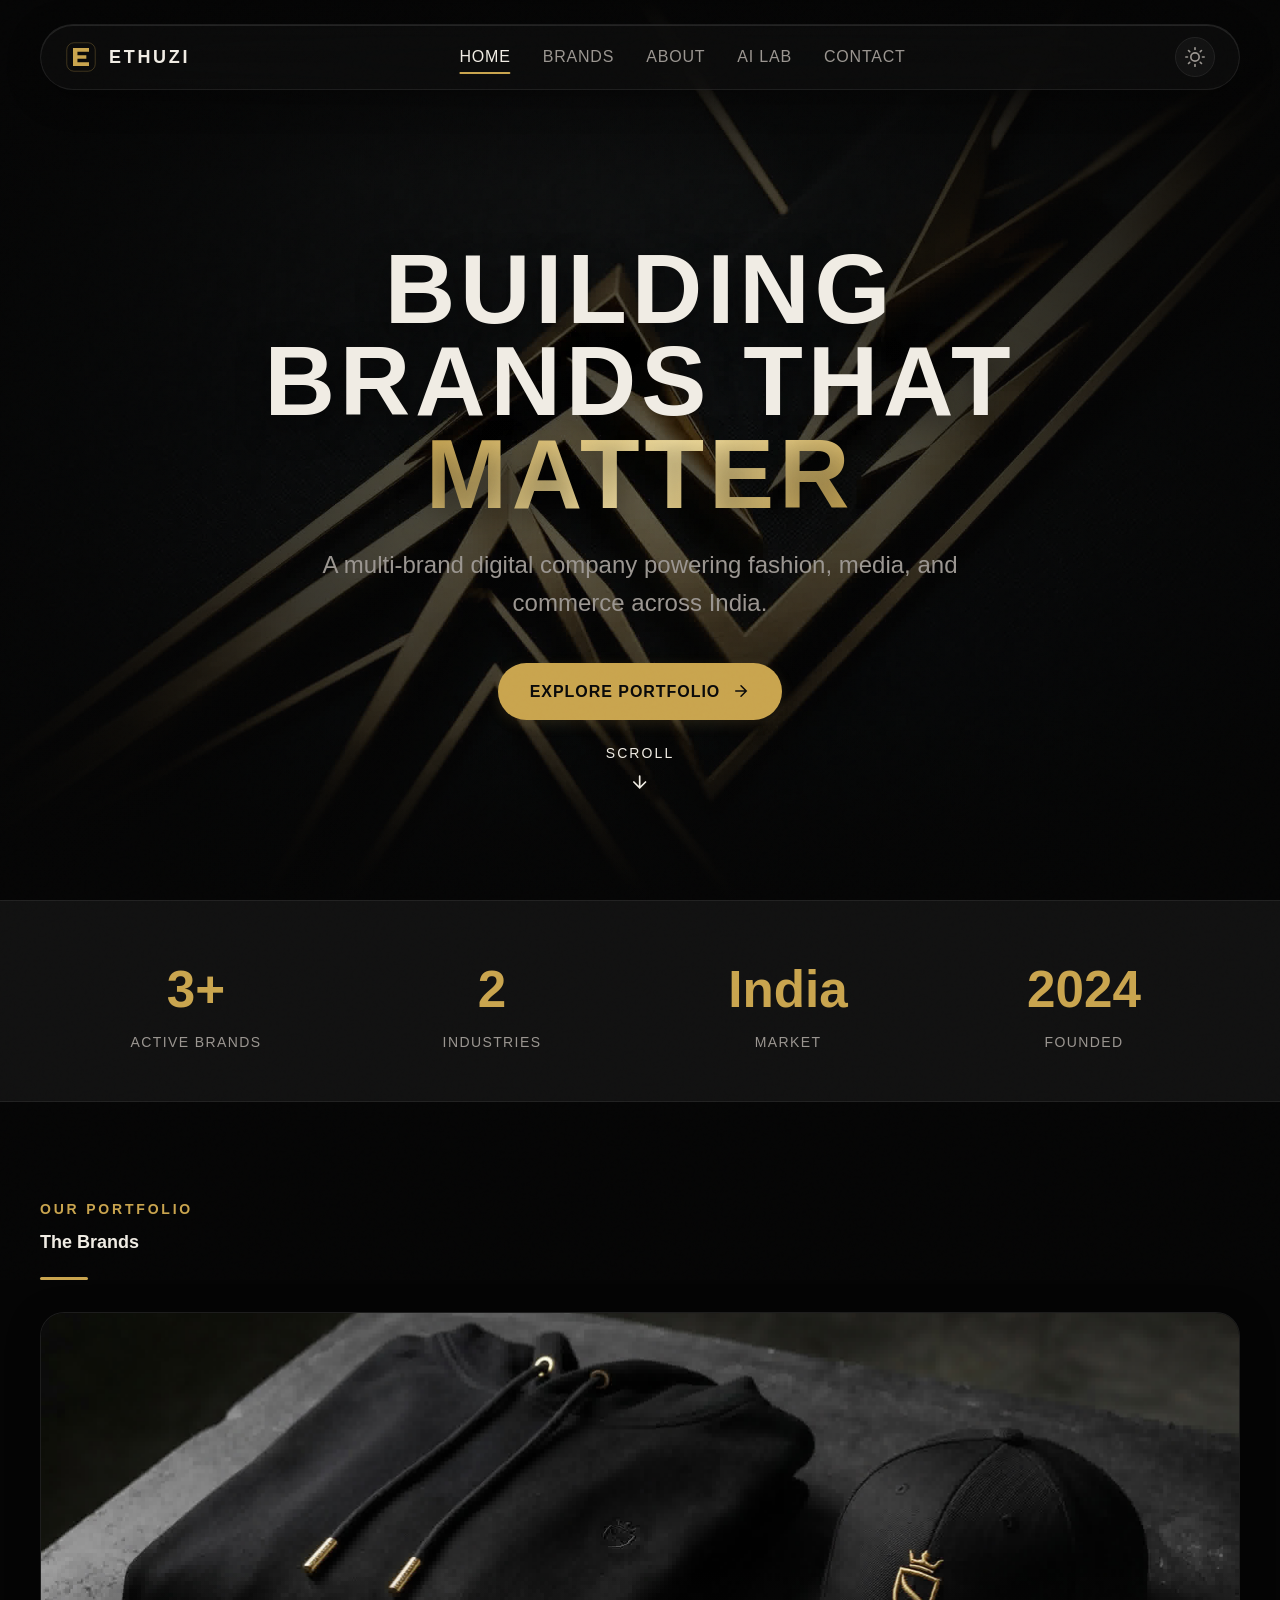
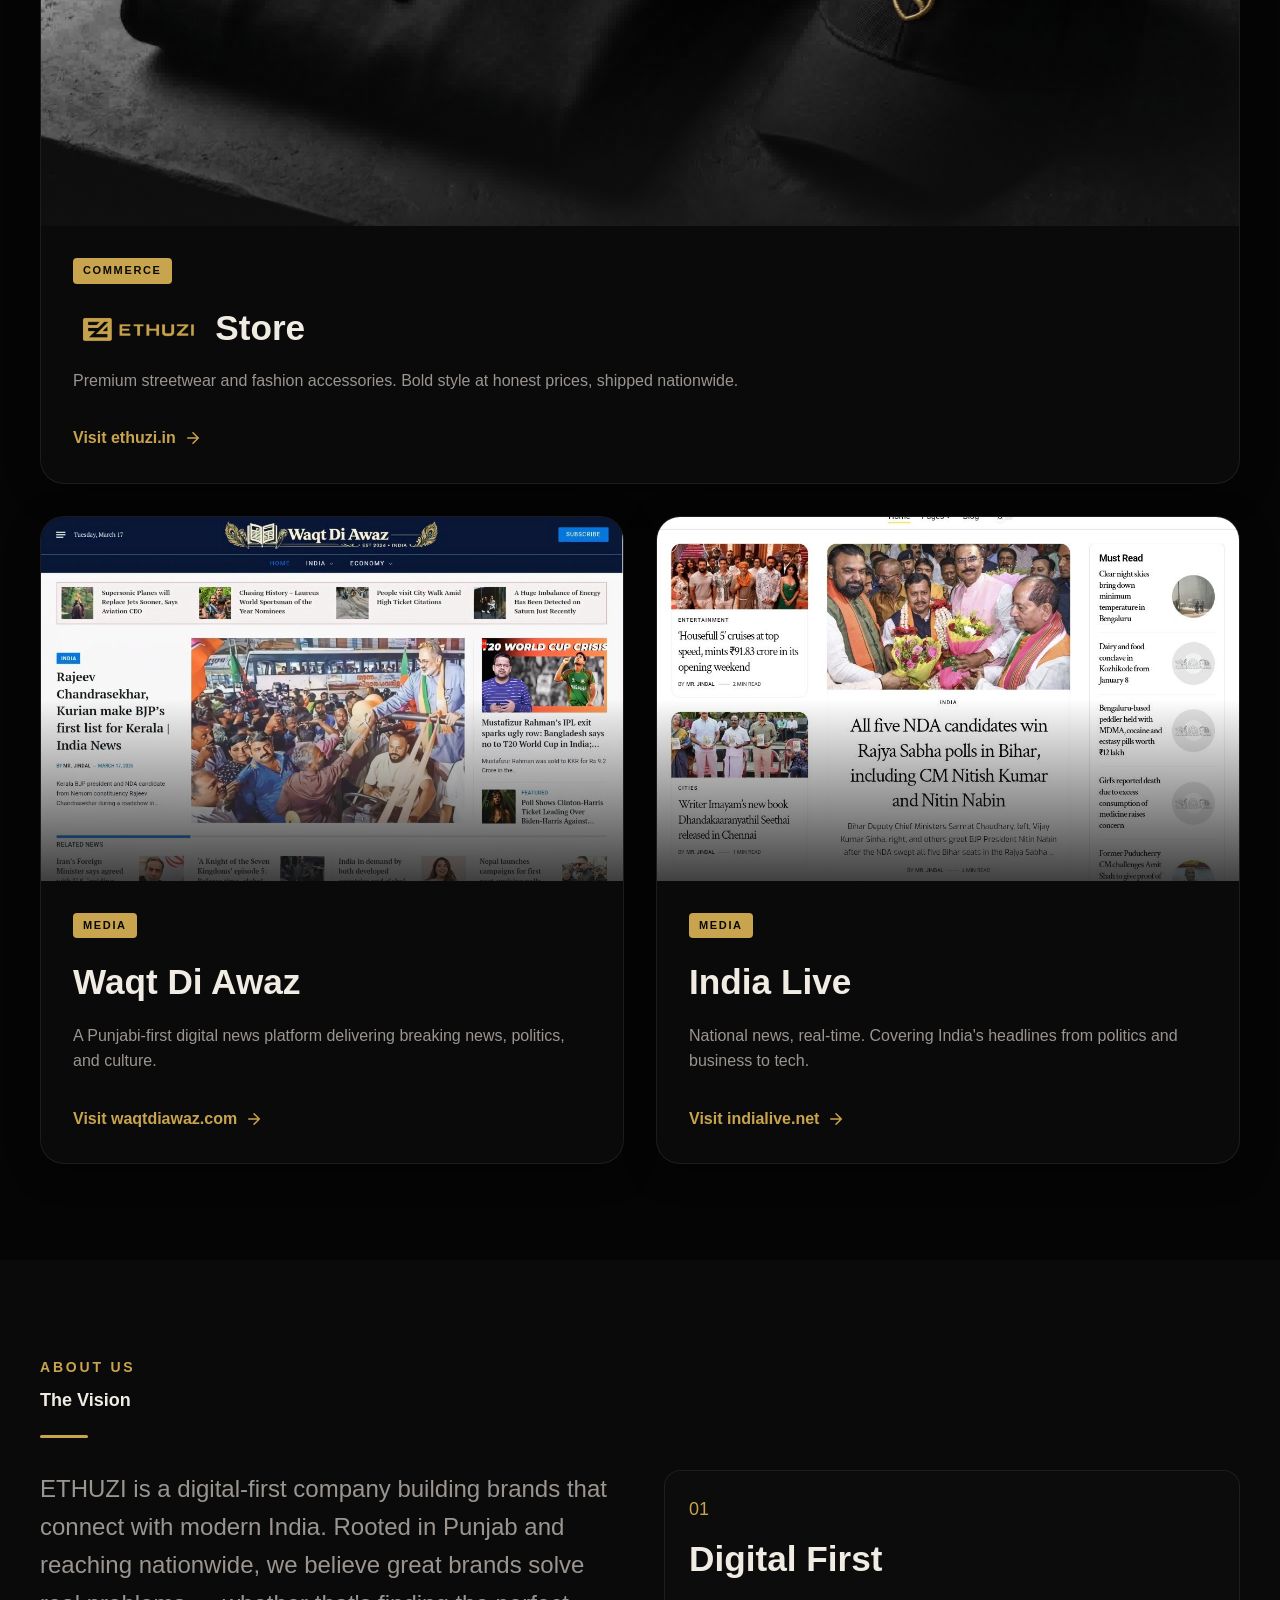
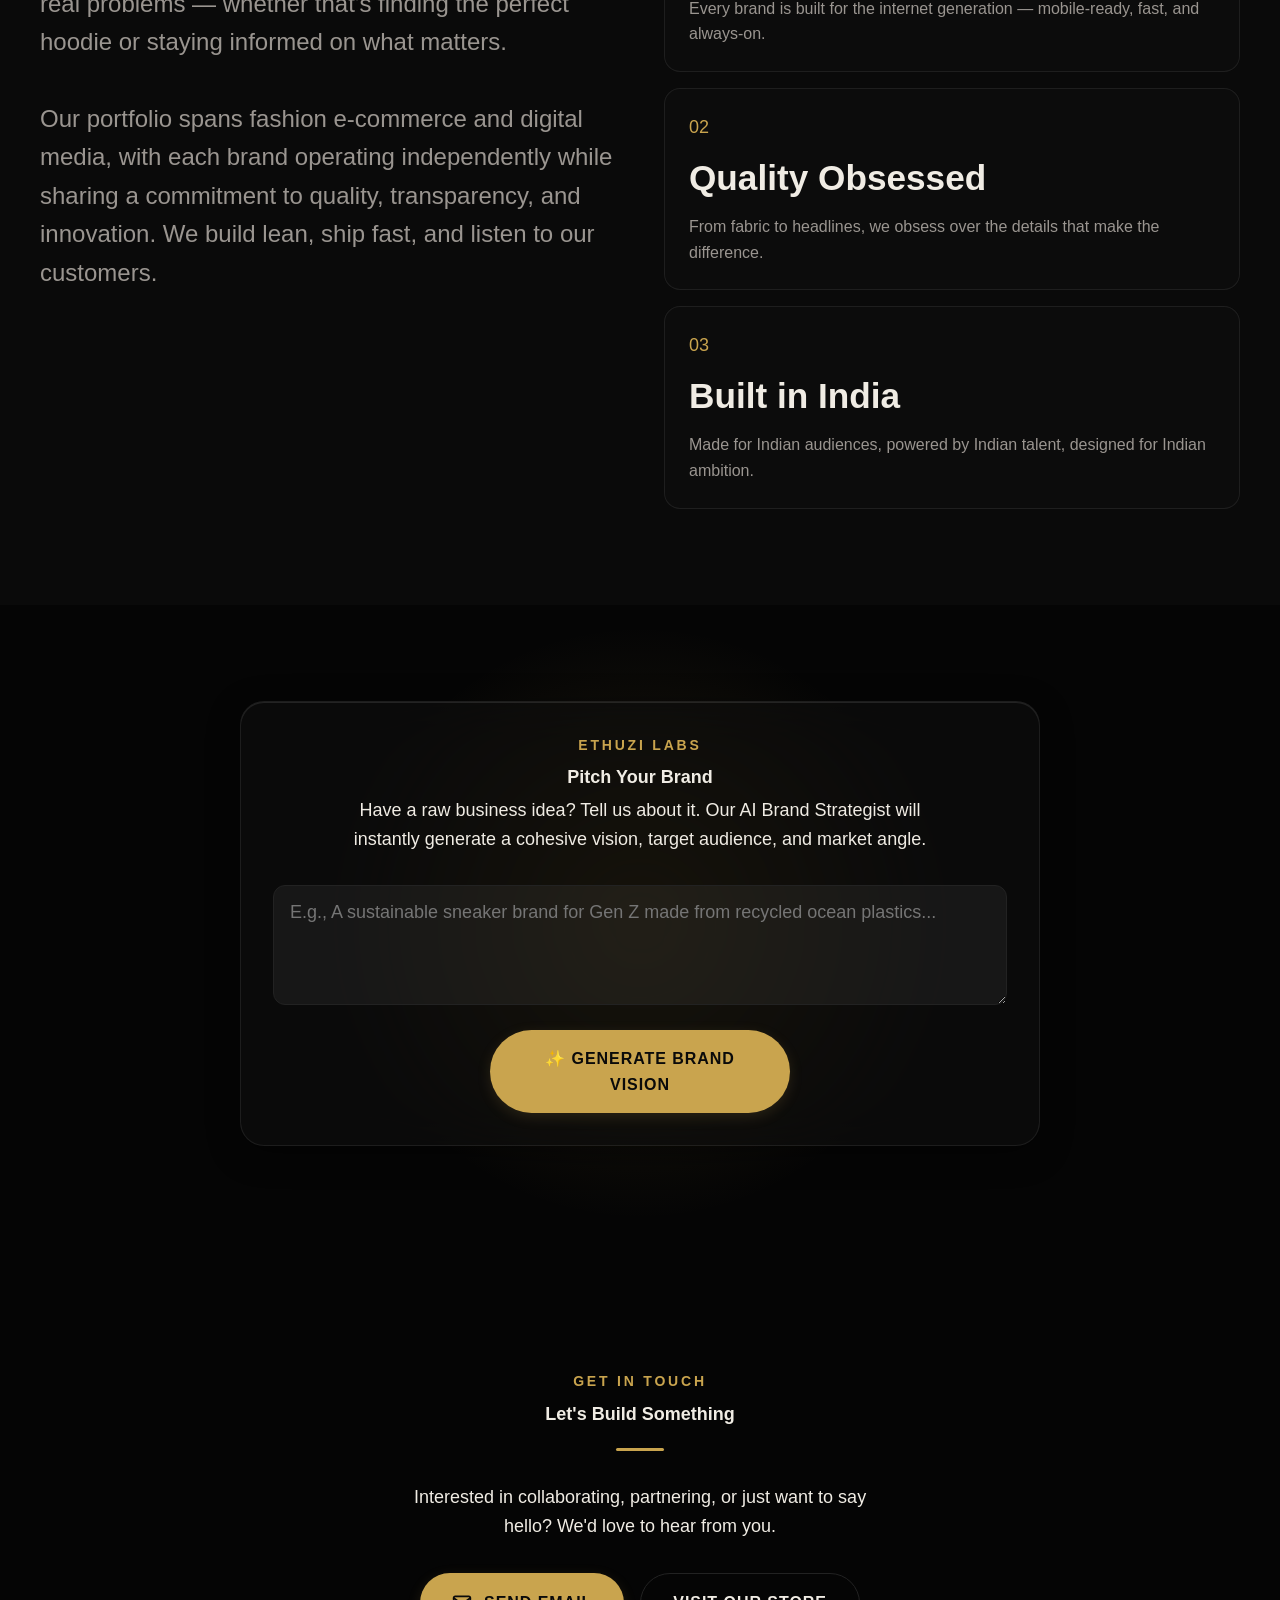
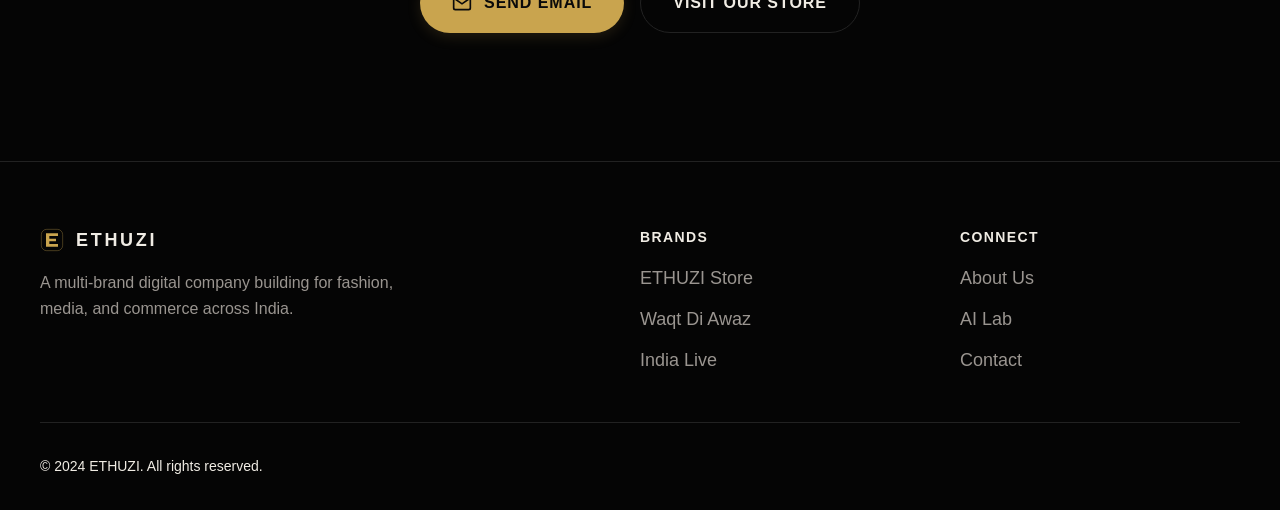
==== commit 3067d76a: "Rename ETHUZI Premium Website.html to index.html" ====
--- a/index.html
+++ b/index.html
@@ -1,444 +1,956 @@
-<!DOCTYPE html>
-<html lang="en" data-theme="dark">
-<head>
-<!--
-   ______                            __
-  / ____/___  ____ ___  ____  __  __/ /____  _____
- / /   / __ \/ __ `__ \/ __ \/ / / / __/ _ \/ ___/
-/ /___/ /_/ / / / / / / /_/ / /_/ / /_/  __/ /
-\____/\____/_/ /_/ /_/ .___/\__,_/\__/\___/_/
-                    /_/
-        Created with Perplexity Computer
-        https://www.perplexity.ai/computer
--->
-
-<!-- Perplexity Computer Attribution — SEO Meta Tags -->
-<meta name="generator" content="Perplexity Computer">
-<meta name="author" content="Perplexity Computer">
-<meta property="og:see_also" content="https://www.perplexity.ai/computer">
-<link rel="author" href="https://www.perplexity.ai/computer">
-
-<meta charset="UTF-8">
-<meta name="viewport" content="width=device-width, initial-scale=1.0">
-<title>ETHUZI — Building Brands That Matter</title>
-<meta name="description" content="ETHUZI is a multi-brand digital company powering fashion, media, and commerce across India. Explore our portfolio of brands.">
-<meta property="og:title" content="ETHUZI — Building Brands That Matter">
-<meta property="og:description" content="A multi-brand digital company powering fashion, media, and commerce across India.">
-<meta property="og:type" content="website">
-
-<!-- Fonts -->
-<link href="https://api.fontshare.com/v2/css?f[]=clash-display@400,500,600,700&f[]=satoshi@300,400,500,600,700&display=swap" rel="stylesheet">
-
-<!-- Styles -->
-<link rel="stylesheet" href="./base.css">
-<link rel="stylesheet" href="./style.css">
-
-<!-- Favicon inline SVG as data URI -->
-<link rel="icon" href="data:image/svg+xml,<svg xmlns='http://www.w3.org/2000/svg' viewBox='0 0 32 32'><rect width='32' height='32' rx='4' fill='%23c9a44e'/><text x='16' y='22' font-family='sans-serif' font-size='18' font-weight='700' fill='%230a0a0a' text-anchor='middle'>E</text></svg>">
-
-<script type="application/ld+json">
-{
-  "@context": "https://schema.org",
-  "@type": "Organization",
-  "name": "ETHUZI",
-  "url": "https://ethuzi.in",
-  "description": "A multi-brand digital company powering fashion, media, and commerce across India.",
-  "creator": {
-    "@type": "SoftwareApplication",
-    "name": "Perplexity Computer",
-    "url": "https://www.perplexity.ai/computer"
-  }
-}
-</script>
-</head>
-<body>
-<!-- Grain texture overlay -->
-<svg class="grain-overlay" viewBox="0 0 400 400" preserveAspectRatio="none" aria-hidden="true">
-  <filter id="grain"><feTurbulence type="fractalNoise" baseFrequency="0.9" numOctaves="4" stitchTiles="stitch"/></filter>
-  <rect width="100%" height="100%" filter="url(#grain)"/>
-</svg>
-
-<!-- Skip Link -->
-<a href="#main" class="skip-link">Skip to content</a>
-
-
-<!-- Header -->
-<header class="header" id="header">
-  <div class="header__inner">
-    <a href="#" class="header__logo" aria-label="ETHUZI Home">
-      <svg viewBox="0 0 72 72" fill="none" xmlns="http://www.w3.org/2000/svg" aria-hidden="true">
-        <rect x="4" y="4" width="64" height="64" rx="6" stroke="var(--color-accent)" stroke-width="2" fill="none" opacity="0.25"/>
-        <path d="M18 16 L54 16 L54 24 L28 24 L28 32 L48 32 L48 40 L28 40 L28 48 L54 48 L54 56 L18 56 Z" fill="var(--color-accent)"/>
-        <path d="M42 16 L54 16 L54 28 Z" fill="currentColor" opacity="0.15"/>
-      </svg>
-      <span class="header__brand-name">Ethuzi</span>
-    </a>
-
-    <nav class="header__nav" id="mainNav" aria-label="Main navigation">
-      <a href="#brands">Brands</a>
-      <a href="#about">About</a>
-      <a href="#contact">Contact</a>
-      <button class="theme-toggle" data-theme-toggle aria-label="Switch to light mode">
-        <svg width="20" height="20" viewBox="0 0 24 24" fill="none" stroke="currentColor" stroke-width="2">
-          <circle cx="12" cy="12" r="5"/><path d="M12 1v2M12 21v2M4.22 4.22l1.42 1.42M18.36 18.36l1.42 1.42M1 12h2M21 12h2M4.22 19.78l1.42-1.42M18.36 5.64l1.42-1.42"/>
-        </svg>
-      </button>
-    </nav>
-
-    <button class="mobile-toggle" id="mobileToggle" aria-label="Open menu" aria-expanded="false">
-      <span></span>
-    </button>
-  </div>
-</header>
-
-<!-- Main Content -->
-<main id="main">
-
-  <!-- Hero -->
-  <section class="hero" aria-label="Welcome">
-    <div class="hero__bg">
-      <img src="./assets/hero-bg.jpg" alt="" width="1792" height="1024" loading="eager" decoding="async">
-    </div>
-    <div class="hero__overlay"></div>
-    <div class="hero__content">
-      <div class="hero__logo-mark" aria-hidden="true">
-        <svg viewBox="0 0 72 72" fill="none" xmlns="http://www.w3.org/2000/svg">
-          <rect x="4" y="4" width="64" height="64" rx="6" stroke="currentColor" stroke-width="2" fill="none" opacity="0.25"/>
-          <path d="M18 16 L54 16 L54 24 L28 24 L28 32 L48 32 L48 40 L28 40 L28 48 L54 48 L54 56 L18 56 Z" fill="currentColor"/>
-          <path d="M42 16 L54 16 L54 28 Z" fill="var(--color-text)" opacity="0.15"/>
-        </svg>
-      </div>
-      <h1 class="hero__title">
-        Building<br>
-        Brands That<br>
-        <span class="hero__accent">Matter</span>
-      </h1>
-      <p class="hero__subtitle">
-        A multi-brand digital company powering fashion, media, and commerce across India.
-      </p>
-      <a href="#brands" class="hero__cta">
-        Explore Our Brands
-        <svg width="16" height="16" viewBox="0 0 24 24" fill="none" stroke="currentColor" stroke-width="2" stroke-linecap="round"><path d="M5 12h14M12 5l7 7-7 7"/></svg>
-      </a>
-    </div>
-    <div class="hero__scroll-hint" aria-hidden="true">
-      <span>Scroll</span>
-      <svg viewBox="0 0 24 24" fill="none" stroke="currentColor" stroke-width="2" stroke-linecap="round"><path d="M12 5v14M19 12l-7 7-7-7"/></svg>
-    </div>
-  </section>
-
-  <!-- Stats -->
-  <section class="stats" aria-label="Key numbers">
-    <div class="stats__inner reveal-stagger">
-      <div class="stat reveal">
-        <div class="stat__number">3+</div>
-        <div class="stat__label">Active Brands</div>
-      </div>
-      <div class="stat reveal">
-        <div class="stat__number">2</div>
-        <div class="stat__label">Industries</div>
-      </div>
-      <div class="stat reveal">
-        <div class="stat__number">India</div>
-        <div class="stat__label">Market</div>
-      </div>
-      <div class="stat reveal">
-        <div class="stat__number">2024</div>
-        <div class="stat__label">Founded</div>
-      </div>
-    </div>
-  </section>
-
-  <!-- Brands -->
-  <section class="section" id="brands">
-    <div class="section__inner">
-      <div class="reveal">
-        <div class="section__label">Our Portfolio</div>
-        <h2 class="section__heading">The Brands</h2>
-        <div class="divider-line"></div>
-        <p class="section__description">
-          Each brand in the ETHUZI portfolio serves a distinct audience with a sharp focus on quality, speed, and digital-first experiences.
-        </p>
-      </div>
-
-      <div class="brands-grid">
-        <!-- Featured: ETHUZI E-commerce -->
-        <a href="https://ethuzi.in" target="_blank" rel="noopener noreferrer" class="brand-card reveal">
-          <div class="brand-card__image">
-            <img src="./assets/brand-ecommerce.jpg" alt="ETHUZI fashion products — premium hoodie and cap" width="1024" height="768" loading="lazy" decoding="async">
-          </div>
-          <div class="brand-card__body">
-            <span class="brand-card__tag">E-Commerce</span>
-            <h3 class="brand-card__name" style="display: flex; align-items: center; gap: var(--space-3);">
-              <img src="./assets/logo-clothing-gold.png" alt="ETHUZI Store logo" class="brand-card__logo-img brand-card__logo-img--dark" width="120" height="34" loading="lazy" decoding="async">
-              <img src="./assets/logo-clothing-black.png" alt="ETHUZI Store logo" class="brand-card__logo-img brand-card__logo-img--light" width="120" height="34" loading="lazy" decoding="async">
-              Store
-            </h3>
-            <p class="brand-card__desc">
-              Premium streetwear and fashion accessories. From hoodies and sweatshirts to caps and watches — bold style at honest prices, shipped across India.
-            </p>
-            <span class="brand-card__link">
-              Visit ethuzi.in
-              <svg viewBox="0 0 24 24" fill="none" stroke="currentColor" stroke-width="2" stroke-linecap="round"><path d="M5 12h14M12 5l7 7-7 7"/></svg>
-            </span>
-          </div>
-        </a>
-
-        <!-- Waqt Di Awaz -->
-        <a href="https://waqtdiawaz.com" target="_blank" rel="noopener noreferrer" class="brand-card reveal">
-          <div class="brand-card__image">
-            <img src="./assets/brand-waqtdiawaz.jpg" alt="Waqt Di Awaz — Live website screenshot" width="1280" height="768" loading="lazy" decoding="async">
-          </div>
-          <div class="brand-card__body">
-            <span class="brand-card__tag">News &amp; Media</span>
-            <h3 class="brand-card__name">Waqt Di Awaz</h3>
-            <p class="brand-card__desc">
-              Your voice of the times. A Punjabi-first digital news platform delivering breaking news, politics, sports, and culture from Punjab and beyond.
-            </p>
-            <span class="brand-card__link">
-              Visit waqtdiawaz.com
-              <svg viewBox="0 0 24 24" fill="none" stroke="currentColor" stroke-width="2" stroke-linecap="round"><path d="M5 12h14M12 5l7 7-7 7"/></svg>
-            </span>
-          </div>
-        </a>
-
-        <!-- India Live -->
-        <a href="https://indialive.net" target="_blank" rel="noopener noreferrer" class="brand-card reveal">
-          <div class="brand-card__image">
-            <img src="./assets/brand-indialive.jpg" alt="India Live — Live website screenshot" width="1024" height="768" loading="lazy" decoding="async">
-          </div>
-          <div class="brand-card__body">
-            <span class="brand-card__tag">News &amp; Media</span>
-            <h3 class="brand-card__name">India Live</h3>
-            <p class="brand-card__desc">
-              National news, real-time. A digital news hub covering India's headlines — from politics and business to entertainment and tech — as they happen.
-            </p>
-            <span class="brand-card__link">
-              Visit indialive.net
-              <svg viewBox="0 0 24 24" fill="none" stroke="currentColor" stroke-width="2" stroke-linecap="round"><path d="M5 12h14M12 5l7 7-7 7"/></svg>
-            </span>
-          </div>
-        </a>
-      </div>
-    </div>
-  </section>
-
-  <!-- About -->
-  <section class="section about-section" id="about">
-    <div class="section__inner">
-      <div class="reveal">
-        <div class="section__label">About Us</div>
-        <h2 class="section__heading">The Vision</h2>
-        <div class="divider-line"></div>
-      </div>
-
-      <div class="about-grid">
-        <div class="about__text reveal">
-          <p>
-            ETHUZI is a digital-first company building brands that connect with modern India. Rooted in Punjab and reaching nationwide, we believe great brands solve real problems — whether that's finding the perfect hoodie or staying informed on what matters.
-          </p>
-          <p>
-            Our portfolio spans fashion e-commerce and digital media, with each brand operating independently while sharing a commitment to quality, transparency, and innovation. We build lean, ship fast, and listen to our customers.
-          </p>
-        </div>
-
-        <div class="values-list reveal">
-          <div class="value-item">
-            <div class="value-item__number">01</div>
-            <h3 class="value-item__title">Digital First</h3>
-            <p class="value-item__desc">Every brand is built for the internet generation — mobile-ready, fast, and always-on.</p>
-          </div>
-          <div class="value-item">
-            <div class="value-item__number">02</div>
-            <h3 class="value-item__title">Quality Obsessed</h3>
-            <p class="value-item__desc">From fabric to headlines, we obsess over the details that make the difference.</p>
-          </div>
-          <div class="value-item">
-            <div class="value-item__number">03</div>
-            <h3 class="value-item__title">Built in India</h3>
-            <p class="value-item__desc">Made for Indian audiences, powered by Indian talent, designed for Indian ambition.</p>
-          </div>
-        </div>
-      </div>
-    </div>
-  </section>
-
-  <!-- CTA -->
-  <section class="section cta-section" id="contact">
-    <div class="section__inner reveal">
-      <div class="section__label">Get In Touch</div>
-      <h2 class="section__heading">Let's Build Something Together</h2>
-      <div class="divider-line" style="margin-inline: auto;"></div>
-      <p class="section__description">
-        Interested in collaborating, partnering, or just want to say hello? We'd love to hear from you.
-      </p>
-      <div class="cta-buttons">
-        <a href="mailto:jindalsaab.bhd@gmail.com" class="btn btn--primary">
-          <svg width="16" height="16" viewBox="0 0 24 24" fill="none" stroke="currentColor" stroke-width="2" stroke-linecap="round"><path d="M4 4h16c1.1 0 2 .9 2 2v12c0 1.1-.9 2-2 2H4c-1.1 0-2-.9-2-2V6c0-1.1.9-2 2-2z"/><polyline points="22,6 12,13 2,6"/></svg>
-          Send Email
-        </a>
-        <a href="https://ethuzi.in" target="_blank" rel="noopener noreferrer" class="btn btn--outline">
-          Visit Our Store
-          <svg width="16" height="16" viewBox="0 0 24 24" fill="none" stroke="currentColor" stroke-width="2" stroke-linecap="round"><path d="M18 13v6a2 2 0 01-2 2H5a2 2 0 01-2-2V8a2 2 0 012-2h6M15 3h6v6M10 14L21 3"/></svg>
-        </a>
-      </div>
-    </div>
-  </section>
-
-</main>
-
-<!-- Footer -->
-<footer class="footer">
-  <div class="footer__inner">
-    <div class="footer__top">
-      <div class="footer__brand">
-        <a href="#" class="footer__brand-logo">
-          <svg viewBox="0 0 72 72" fill="none" xmlns="http://www.w3.org/2000/svg" aria-hidden="true">
-            <rect x="4" y="4" width="64" height="64" rx="6" stroke="var(--color-accent)" stroke-width="2" fill="none" opacity="0.25"/>
-            <path d="M18 16 L54 16 L54 24 L28 24 L28 32 L48 32 L48 40 L28 40 L28 48 L54 48 L54 56 L18 56 Z" fill="var(--color-accent)"/>
-            <path d="M42 16 L54 16 L54 28 Z" fill="currentColor" opacity="0.15"/>
-          </svg>
-          <span>Ethuzi</span>
-        </a>
-        <p class="footer__brand-desc">
-          A multi-brand digital company building for fashion, media, and commerce across India.
-        </p>
-      </div>
-
-      <div>
-        <h3 class="footer__col-title">Brands</h3>
-        <ul class="footer__links" role="list">
-          <li><a href="https://ethuzi.in" target="_blank" rel="noopener noreferrer">ETHUZI Store</a></li>
-          <li><a href="https://waqtdiawaz.com" target="_blank" rel="noopener noreferrer">Waqt Di Awaz</a></li>
-          <li><a href="https://indialive.net" target="_blank" rel="noopener noreferrer">India Live</a></li>
-        </ul>
-      </div>
-
-      <div>
-        <h3 class="footer__col-title">Company</h3>
-        <ul class="footer__links" role="list">
-          <li><a href="#about">About</a></li>
-          <li><a href="#contact">Contact</a></li>
-          <li><a href="mailto:jindalsaab.bhd@gmail.com">Email Us</a></li>
-        </ul>
-      </div>
-    </div>
-
-    <div class="footer__bottom">
-      <span>&copy; 2024 ETHUZI. All rights reserved.</span>
-      <a href="https://www.perplexity.ai/computer" target="_blank" rel="noopener noreferrer">
-        Created with Perplexity Computer
-      </a>
-    </div>
-  </div>
-</footer>
-
-<script>
-  // Intersection Observer — scroll reveal
-  (function(){
-    const reveals = document.querySelectorAll('.reveal');
-    if (!reveals.length) return;
-    
-    const observer = new IntersectionObserver((entries) => {
-      entries.forEach(entry => {
-        if (entry.isIntersecting) {
-          entry.target.classList.add('visible');
-          observer.unobserve(entry.target);
-        }
-      });
-    }, {
-      threshold: 0.12,
-      rootMargin: '0px 0px -40px 0px'
-    });
-    
-    reveals.forEach(el => observer.observe(el));
-  })();
-
-  // Theme toggle
-  (function(){
-    const t = document.querySelector('[data-theme-toggle]');
-    const r = document.documentElement;
-    let d = 'dark';
-    r.setAttribute('data-theme', d);
-    
-    function updateIcon() {
-      if (!t) return;
-      t.setAttribute('aria-label', 'Switch to ' + (d === 'dark' ? 'light' : 'dark') + ' mode');
-      t.innerHTML = d === 'dark' 
-        ? '<svg width="18" height="18" viewBox="0 0 24 24" fill="none" stroke="currentColor" stroke-width="2"><circle cx="12" cy="12" r="5"/><path d="M12 1v2M12 21v2M4.22 4.22l1.42 1.42M18.36 18.36l1.42 1.42M1 12h2M21 12h2M4.22 19.78l1.42-1.42M18.36 5.64l1.42-1.42"/></svg>'
-        : '<svg width="18" height="18" viewBox="0 0 24 24" fill="none" stroke="currentColor" stroke-width="2"><path d="M21 12.79A9 9 0 1 1 11.21 3 7 7 0 0 0 21 12.79z"/></svg>';
-    }
-    updateIcon();
-    
-    t && t.addEventListener('click', () => {
-      d = d === 'dark' ? 'light' : 'dark';
-      r.setAttribute('data-theme', d);
-      updateIcon();
-    });
-  })();
-
-  // Header scroll behavior
-  (function(){
-    const header = document.getElementById('header');
-    let ticking = false;
-    window.addEventListener('scroll', () => {
-      if (!ticking) {
-        requestAnimationFrame(() => {
-          if (window.scrollY > 60) {
-            header.classList.add('header--scrolled');
-          } else {
-            header.classList.remove('header--scrolled');
-          }
-          ticking = false;
-        });
-        ticking = true;
-      }
-    }, { passive: true });
-  })();
-
-  // Mobile nav
-  (function(){
-    const toggle = document.getElementById('mobileToggle');
-    const nav = document.getElementById('mainNav');
-    const overlay = document.getElementById('navOverlay');
-    
-    function closeNav() {
-      nav.classList.remove('active');
-      overlay.classList.remove('active');
-      toggle.setAttribute('aria-expanded', 'false');
-    }
-    function openNav() {
-      nav.classList.add('active');
-      overlay.classList.add('active');
-      toggle.setAttribute('aria-expanded', 'true');
-    }
-    
-    toggle.addEventListener('click', () => {
-      nav.classList.contains('active') ? closeNav() : openNav();
-    });
-    
-    overlay.addEventListener('click', closeNav);
-    nav.querySelectorAll('a').forEach(link => {
-      link.addEventListener('click', closeNav);
-    });
-  })();
-
-  // Smooth scroll for anchor links
-  document.querySelectorAll('a[href^="#"]').forEach(anchor => {
-    anchor.addEventListener('click', function(e) {
-      const target = document.querySelector(this.getAttribute('href'));
-      if (target) {
-        e.preventDefault();
-        target.scrollIntoView({ behavior: 'smooth' });
-      }
-    });
-  });
-</script>
-<div class="mobile-liquid-nav">
-  <a href="#home">Home</a>
-  <a href="#about">About</a>
-  <a href="#brands">Brands</a>
-  <a href="#contact">Contact</a>
-</div>
-</body>
-</html>
+<!DOCTYPE html>
+<html lang="en" data-theme="dark">
+<head>
+<meta charset="UTF-8">
+<meta name="viewport" content="width=device-width, initial-scale=1.0, maximum-scale=1.0, user-scalable=no">
+<title>ETHUZI — Building Brands That Matter</title>
+<meta name="description" content="ETHUZI is a multi-brand digital company powering fashion, media, and commerce across India.">
+
+<!-- Fonts -->
+<link href="https://api.fontshare.com/v2/css?f[]=clash-display@400,500,600,700&f[]=satoshi@300,400,500,600,700&display=swap" rel="stylesheet">
+<link rel="icon" href="data:image/svg+xml,<svg xmlns='http://www.w3.org/2000/svg' viewBox='0 0 32 32'><rect width='32' height='32' rx='4' fill='%23c9a44e'/><text x='16' y='22' font-family='sans-serif' font-size='18' font-weight='700' fill='%230a0a0a' text-anchor='middle'>E</text></svg>">
+
+<style>
+/* ============================================================
+   BASE & RESET
+   ============================================================ */
+*, *::before, *::after { box-sizing: border-box; margin: 0; padding: 0; }
+html {
+  -moz-text-size-adjust: none; -webkit-text-size-adjust: none; text-size-adjust: none;
+  -webkit-font-smoothing: antialiased; -moz-osx-font-smoothing: grayscale;
+  text-rendering: optimizeLegibility; scroll-behavior: smooth;
+  scroll-padding-top: 120px; /* Offset for floating header */
+}
+body {
+  min-height: 100dvh; line-height: 1.6;
+  font-family: var(--font-body, sans-serif); font-size: var(--text-base);
+  color: var(--color-text); background-color: var(--color-bg);
+  overflow-x: hidden;
+}
+img, svg { display: block; max-width: 100%; height: auto; }
+ul[role="list"] { list-style: none; }
+button { cursor: pointer; background: none; border: none; font: inherit; color: inherit; }
+a { color: inherit; transition: all var(--transition-interactive); }
+
+::selection { background: var(--color-accent-highlight); color: var(--color-text); }
+:focus-visible { outline: 2px solid var(--color-accent); outline-offset: 3px; border-radius: var(--radius-sm); }
+
+/* ============================================================
+   DESIGN TOKENS & VARIABLES
+   ============================================================ */
+:root {
+  /* Type Scale */
+  --text-xs: clamp(0.75rem, 0.7rem + 0.25vw, 0.875rem);
+  --text-sm: clamp(0.875rem, 0.8rem + 0.35vw, 1rem);
+  --text-base: clamp(1rem, 0.95rem + 0.25vw, 1.125rem);
+  --text-lg: clamp(1.125rem, 1rem + 0.75vw, 1.5rem);
+  --text-xl: clamp(1.5rem, 1.2rem + 1.25vw, 2.25rem);
+  --text-2xl: clamp(2rem, 1.2rem + 2.5vw, 3.5rem);
+  --text-hero: clamp(3rem, 0.5rem + 7vw, 7.5rem);
+
+  /* Spacing */
+  --space-1: 0.25rem; --space-2: 0.5rem; --space-3: 0.75rem; --space-4: 1rem;
+  --space-6: 1.5rem; --space-8: 2rem; --space-10: 2.5rem; --space-12: 3rem;
+  --space-16: 4rem; --space-24: 6rem; --space-32: 8rem;
+
+  /* Layout */
+  --content-wide: 1200px;
+  
+  /* Radii */
+  --radius-sm: 0.375rem; --radius-md: 0.5rem; --radius-lg: 0.75rem;
+  --radius-xl: 1rem; --radius-2xl: 1.5rem; --radius-full: 9999px;
+
+  /* Transitions */
+  --transition-fast: 150ms cubic-bezier(0.16, 1, 0.3, 1);
+  --transition-interactive: 300ms cubic-bezier(0.16, 1, 0.3, 1);
+  --transition-smooth: 500ms cubic-bezier(0.16, 1, 0.3, 1);
+  --ease-out: cubic-bezier(0.16, 1, 0.3, 1);
+
+  /* Fonts */
+  --font-display: 'Clash Display', sans-serif;
+  --font-body: 'Satoshi', sans-serif;
+}
+
+/* Dark Theme (Default) */
+:root, [data-theme="dark"] {
+  --color-bg: #050505;
+  --color-surface: #111111;
+  --color-surface-offset: #0a0a0a;
+  --color-border: #222;
+  --color-text: #f0ece4;
+  --color-text-muted: #9a9590;
+  --color-text-inverse: #0a0a0a;
+  
+  --color-accent: #c9a44e;
+  --color-accent-hover: #e0bb62;
+  --color-accent-highlight: rgba(201, 164, 78, 0.15);
+  
+  /* Liquid Glass Dark */
+  --glass-bg: rgba(15, 15, 15, 0.65);
+  --glass-border: rgba(255, 255, 255, 0.08);
+  --glass-shadow: 0 8px 32px rgba(0, 0, 0, 0.4);
+  --glass-inset: inset 0 1px 0 rgba(255, 255, 255, 0.1);
+  
+  --input-bg: rgba(255, 255, 255, 0.05);
+}
+
+/* Light Theme */
+[data-theme="light"] {
+  --color-bg: #f5f2ed;
+  --color-surface: #ffffff;
+  --color-surface-offset: #ece8e1;
+  --color-border: #dcd7ce;
+  --color-text: #1a1715;
+  --color-text-muted: #6b6560;
+  --color-text-inverse: #ffffff;
+  
+  --color-accent: #9e7c2e;
+  --color-accent-hover: #8a6b25;
+  --color-accent-highlight: rgba(158, 124, 46, 0.1);
+
+  /* Liquid Glass Light */
+  --glass-bg: rgba(255, 255, 255, 0.7);
+  --glass-border: rgba(0, 0, 0, 0.06);
+  --glass-shadow: 0 8px 32px rgba(0, 0, 0, 0.05);
+  --glass-inset: inset 0 1px 0 rgba(255, 255, 255, 0.6);
+  
+  --input-bg: rgba(0, 0, 0, 0.03);
+}
+
+/* ============================================================
+   LIQUID GLASS UTILITY
+   ============================================================ */
+.glass-panel {
+  background: var(--glass-bg);
+  backdrop-filter: blur(24px) saturate(180%);
+  -webkit-backdrop-filter: blur(24px) saturate(180%);
+  border: 1px solid var(--glass-border);
+  box-shadow: var(--glass-shadow), var(--glass-inset);
+}
+
+/* ============================================================
+   GLOBAL COMPONENTS
+   ============================================================ */
+.grain-overlay {
+  position: fixed; inset: 0; pointer-events: none; z-index: 9999;
+  opacity: 0.03; mix-blend-mode: overlay;
+}
+[data-theme="light"] .grain-overlay { opacity: 0.05; mix-blend-mode: multiply; }
+
+.divider-line {
+  width: 48px; height: 3px; background: var(--color-accent);
+  margin-bottom: var(--space-8); border-radius: var(--radius-full);
+}
+
+.btn {
+  display: inline-flex; align-items: center; justify-content: center; gap: var(--space-3);
+  padding: var(--space-4) var(--space-8); border-radius: var(--radius-full);
+  font-size: var(--text-sm); font-weight: 600; letter-spacing: 0.06em; text-transform: uppercase;
+  text-decoration: none; transition: all var(--transition-interactive);
+}
+.btn:disabled {
+  opacity: 0.6;
+  cursor: not-allowed;
+}
+.btn--primary {
+  background: var(--color-accent); color: var(--color-text-inverse);
+  box-shadow: 0 4px 14px var(--color-accent-highlight);
+}
+.btn--primary:hover:not(:disabled) {
+  background: var(--color-accent-hover); transform: translateY(-2px);
+  box-shadow: 0 8px 24px var(--color-accent-highlight);
+}
+.btn--outline {
+  background: transparent; color: var(--color-text);
+  border: 1px solid var(--color-border);
+}
+.btn--outline:hover:not(:disabled) {
+  border-color: var(--color-accent); color: var(--color-accent); transform: translateY(-2px);
+}
+
+/* ============================================================
+   HEADER (DESKTOP)
+   ============================================================ */
+.header {
+  position: fixed; top: var(--space-6); left: 50%; transform: translateX(-50%);
+  width: calc(100% - var(--space-8)); max-width: var(--content-wide);
+  border-radius: var(--radius-full); z-index: 100;
+  padding: var(--space-3) var(--space-6);
+  display: flex; align-items: center; justify-content: space-between;
+  transition: all 0.4s var(--ease-out);
+}
+.header--scrolled {
+  padding: var(--space-2) var(--space-5);
+  width: calc(100% - var(--space-4));
+}
+
+.header__logo {
+  display: flex; align-items: center; gap: var(--space-3); text-decoration: none;
+}
+.header__logo svg { width: 32px; height: 32px; color: var(--color-accent); }
+.header__brand-name {
+  font-family: var(--font-display); font-size: var(--text-base);
+  font-weight: 600; letter-spacing: 0.15em; text-transform: uppercase;
+}
+
+.header__nav { display: flex; align-items: center; gap: var(--space-8); }
+.header__nav a {
+  font-size: var(--text-sm); font-weight: 500; letter-spacing: 0.05em; text-transform: uppercase;
+  color: var(--color-text-muted); text-decoration: none; position: relative;
+  padding: var(--space-1) 0;
+}
+.header__nav a::after {
+  content: ''; position: absolute; bottom: 0; left: 50%; transform: translateX(-50%);
+  width: 0; height: 2px; background: var(--color-accent); border-radius: 2px;
+  transition: width var(--transition-interactive);
+}
+.header__nav a:hover, .header__nav a.active { color: var(--color-text); }
+.header__nav a:hover::after, .header__nav a.active::after { width: 100%; }
+
+.theme-toggle {
+  width: 40px; height: 40px; border-radius: var(--radius-full);
+  display: flex; align-items: center; justify-content: center;
+  color: var(--color-text-muted); background: rgba(255,255,255,0.03);
+  border: 1px solid var(--color-border);
+  transition: all var(--transition-fast);
+}
+.theme-toggle:hover { color: var(--color-accent); background: var(--color-accent-highlight); border-color: transparent;}
+
+/* ============================================================
+   MOBILE HEADER & LIQUID NAV (DOCK)
+   ============================================================ */
+.mobile-liquid-nav { display: none; }
+
+@media (max-width: 768px) {
+  .header {
+    top: var(--space-3); width: calc(100% - var(--space-4));
+    padding: var(--space-2) var(--space-4);
+  }
+  .header__nav { display: none; } 
+  
+  .mobile-liquid-nav {
+    display: flex; position: fixed; bottom: var(--space-4); left: 50%; transform: translateX(-50%);
+    width: max-content; max-width: 90%; z-index: 100;
+    padding: var(--space-2); gap: var(--space-1);
+    border-radius: var(--radius-full);
+  }
+  .mobile-liquid-nav a {
+    display: flex; align-items: center; gap: 6px;
+    padding: 10px 16px; border-radius: var(--radius-full);
+    font-size: 13px; font-weight: 600; letter-spacing: 0.02em;
+    color: var(--color-text-muted); text-decoration: none;
+    transition: all 0.3s cubic-bezier(0.4, 0, 0.2, 1);
+  }
+  .mobile-liquid-nav a svg { width: 18px; height: 18px; opacity: 0.7; }
+  
+  .mobile-liquid-nav a.active {
+    color: var(--color-text);
+    background: rgba(255, 255, 255, 0.1);
+    box-shadow: inset 0 1px 1px rgba(255,255,255,0.05);
+  }
+  [data-theme="light"] .mobile-liquid-nav a.active {
+    background: rgba(0, 0, 0, 0.08);
+    box-shadow: inset 0 1px 2px rgba(0,0,0,0.05);
+  }
+  .mobile-liquid-nav a.active svg { opacity: 1; color: var(--color-accent); }
+}
+
+/* ============================================================
+   HERO SECTION
+   ============================================================ */
+.hero {
+  position: relative; min-height: 100dvh; display: flex; align-items: center; justify-content: center;
+  overflow: hidden; padding-top: var(--space-16);
+}
+.hero__bg { position: absolute; inset: 0; z-index: 0; }
+.hero__bg img {
+  width: 100%; height: 100%; object-fit: cover; opacity: 0.4;
+  transform: scale(1.05); animation: subtleZoom 20s infinite alternate linear;
+}
+@keyframes subtleZoom { from { transform: scale(1.02); } to { transform: scale(1.08); } }
+
+.hero__overlay {
+  position: absolute; inset: 0; z-index: 1;
+  background: radial-gradient(circle at center, transparent 0%, var(--color-bg) 100%),
+              linear-gradient(to bottom, var(--color-bg) 0%, transparent 20%, transparent 80%, var(--color-bg) 100%);
+}
+
+.hero__content { position: relative; z-index: 2; text-align: center; max-width: 900px; padding: 0 var(--space-4); }
+.hero__title {
+  font-family: var(--font-display); font-size: var(--text-hero); font-weight: 700;
+  letter-spacing: 0.05em; text-transform: uppercase; line-height: 0.95;
+  margin-bottom: var(--space-6); text-shadow: 0 10px 30px rgba(0,0,0,0.5);
+}
+.hero__accent {
+  background: linear-gradient(135deg, var(--color-accent) 0%, #ffeaa7 50%, var(--color-accent) 100%);
+  -webkit-background-clip: text; -webkit-text-fill-color: transparent;
+}
+[data-theme="light"] .hero__accent {
+  background: linear-gradient(135deg, var(--color-accent) 0%, #634b17 100%);
+  -webkit-background-clip: text; -webkit-text-fill-color: transparent;
+}
+.hero__subtitle {
+  font-size: var(--text-lg); color: var(--color-text-muted); max-width: 50ch;
+  margin: 0 auto var(--space-10); font-weight: 400;
+}
+.hero__scroll-hint {
+  position: absolute; bottom: calc(var(--space-12) + 60px); left: 50%; transform: translateX(-50%); z-index: 2;
+  display: flex; flex-direction: column; align-items: center; gap: var(--space-2);
+  font-size: var(--text-xs); letter-spacing: 0.15em; text-transform: uppercase; color: var(--color-text-faint);
+}
+.hero__scroll-hint svg { animation: bounce 2s infinite; }
+@keyframes bounce { 0%, 100% { transform: translateY(0); } 50% { transform: translateY(10px); } }
+
+/* ============================================================
+   SECTIONS & GRIDS
+   ============================================================ */
+.section { padding: var(--space-24) var(--space-6); }
+.section__inner { max-width: var(--content-wide); margin: 0 auto; }
+.section__label {
+  font-size: var(--text-xs); font-weight: 600; letter-spacing: 0.2em; text-transform: uppercase;
+  color: var(--color-accent); margin-bottom: var(--space-3); display: block;
+}
+.section__heading {
+  font-family: var(--font-display); font-size: var(--text-3xl); font-weight: 600;
+  margin-bottom: var(--space-6); line-height: 1.1;
+}
+
+/* Stats */
+.stats {
+  border-top: 1px solid var(--color-border); border-bottom: 1px solid var(--color-border);
+  background: var(--color-surface);
+}
+.stats__inner {
+  max-width: var(--content-wide); margin: 0 auto; display: grid; grid-template-columns: repeat(2, 1fr);
+  gap: var(--space-8); padding: var(--space-12) var(--space-6);
+}
+@media (min-width: 768px) { .stats__inner { grid-template-columns: repeat(4, 1fr); } }
+.stat { text-align: center; }
+.stat__number { font-family: var(--font-display); font-size: var(--text-2xl); font-weight: 700; color: var(--color-accent); }
+.stat__label { font-size: var(--text-xs); color: var(--color-text-muted); letter-spacing: 0.1em; text-transform: uppercase; }
+
+/* Brands Portfolio */
+.brands-grid { display: grid; gap: var(--space-6); }
+@media (min-width: 768px) {
+  .brands-grid { grid-template-columns: 1fr 1fr; gap: var(--space-8); }
+  .brands-grid .brand-card:first-child { grid-column: 1 / -1; }
+}
+
+.brand-card {
+  display: flex; flex-direction: column; border-radius: var(--radius-2xl); overflow: hidden;
+  text-decoration: none; position: relative;
+  transition: all var(--transition-smooth);
+}
+.brand-card {
+  background: var(--glass-bg); backdrop-filter: blur(12px); -webkit-backdrop-filter: blur(12px);
+  border: 1px solid var(--glass-border); box-shadow: var(--glass-shadow);
+}
+.brand-card:hover {
+  transform: translateY(-8px); border-color: rgba(201, 164, 78, 0.4);
+  box-shadow: 0 20px 40px rgba(0,0,0,0.5), 0 0 40px var(--color-accent-highlight);
+}
+[data-theme="light"] .brand-card:hover {
+  box-shadow: 0 20px 40px rgba(0,0,0,0.1), 0 0 40px var(--color-accent-highlight);
+}
+
+.brand-card__image { aspect-ratio: 16/10; overflow: hidden; position: relative; }
+.brand-card:first-child .brand-card__image { aspect-ratio: 21/9; }
+@media (max-width: 768px) { .brand-card:first-child .brand-card__image { aspect-ratio: 16/10; } }
+
+.brand-card__image::after {
+  content: ''; position: absolute; inset: 0;
+  background: linear-gradient(to top, var(--color-surface) 0%, transparent 50%); opacity: 0.8;
+}
+.brand-card__image img { width: 100%; height: 100%; object-fit: cover; transition: transform 0.8s var(--ease-out); }
+.brand-card:hover .brand-card__image img { transform: scale(1.05); }
+
+.brand-card__body { padding: var(--space-8); flex: 1; display: flex; flex-direction: column; position: relative; z-index: 2; }
+.brand-card__tag {
+  align-self: flex-start; font-size: 11px; font-weight: 700; letter-spacing: 0.15em; text-transform: uppercase;
+  color: var(--color-text-inverse); background: var(--color-accent); padding: 4px 10px; border-radius: 4px;
+  margin-bottom: var(--space-4);
+}
+.brand-card__name {
+  font-family: var(--font-display); font-size: var(--text-xl); font-weight: 600; margin-bottom: var(--space-3);
+  display: flex; align-items: center; gap: var(--space-3);
+}
+.brand-card__logo-img { height: 32px; width: auto; object-fit: contain; }
+.brand-card__logo-img--light { display: none; }
+[data-theme="dark"] .brand-card__logo-img--dark { display: inline-block; }
+[data-theme="light"] .brand-card__logo-img--light { display: inline-block; }
+[data-theme="light"] .brand-card__logo-img--dark { display: none; }
+
+.brand-card__desc { font-size: var(--text-sm); color: var(--color-text-muted); margin-bottom: var(--space-8); flex: 1; }
+.brand-card__link {
+  display: inline-flex; align-items: center; gap: var(--space-2); font-size: var(--text-sm); font-weight: 600;
+  color: var(--color-accent); transition: gap var(--transition-interactive);
+}
+.brand-card:hover .brand-card__link { gap: var(--space-4); }
+
+/* About */
+.about-section { background: var(--color-surface-offset); }
+.about-grid { display: grid; gap: var(--space-12); }
+@media (min-width: 768px) { .about-grid { grid-template-columns: 1fr 1fr; } }
+.about__text { font-size: var(--text-lg); color: var(--color-text-muted); line-height: 1.6; }
+.values-list { display: grid; gap: var(--space-4); }
+.value-item {
+  padding: var(--space-6); border-radius: var(--radius-xl); transition: all var(--transition-interactive);
+}
+.value-item {
+  background: var(--glass-bg); backdrop-filter: blur(12px); border: 1px solid var(--glass-border);
+}
+.value-item:hover { border-color: var(--color-accent); transform: translateX(8px); }
+.value-item__number { font-family: var(--font-display); font-size: var(--text-base); color: var(--color-accent); margin-bottom: var(--space-2); }
+.value-item__title { font-family: var(--font-display); font-size: var(--text-xl); font-weight: 600; margin-bottom: var(--space-2); }
+.value-item__desc { color: var(--color-text-muted); font-size: var(--text-sm); }
+
+/* ============================================================
+   AI BRAND SIMULATOR
+   ============================================================ */
+.ai-section {
+  position: relative;
+  overflow: hidden;
+}
+.ai-section::before {
+  content: '';
+  position: absolute;
+  top: 50%;
+  left: 50%;
+  width: 600px;
+  height: 600px;
+  transform: translate(-50%, -50%);
+  background: radial-gradient(circle, var(--color-accent-highlight) 0%, transparent 70%);
+  z-index: 0;
+  pointer-events: none;
+}
+.ai-container {
+  position: relative;
+  z-index: 2;
+  max-width: 800px;
+  margin: 0 auto;
+  padding: var(--space-8);
+  border-radius: var(--radius-2xl);
+  text-align: center;
+}
+.ai-textarea {
+  width: 100%;
+  min-height: 120px;
+  padding: var(--space-4);
+  border-radius: var(--radius-lg);
+  background: var(--input-bg);
+  border: 1px solid var(--color-border);
+  color: var(--color-text);
+  font-family: var(--font-body);
+  font-size: var(--text-base);
+  resize: vertical;
+  margin-bottom: var(--space-4);
+  transition: border-color var(--transition-interactive);
+}
+.ai-textarea:focus {
+  outline: none;
+  border-color: var(--color-accent);
+}
+.ai-output-container {
+  margin-top: var(--space-6);
+  text-align: left;
+  display: none;
+  animation: slideUp 0.5s var(--ease-out) forwards;
+}
+@keyframes slideUp {
+  from { opacity: 0; transform: translateY(20px); }
+  to { opacity: 1; transform: translateY(0); }
+}
+.ai-card {
+  padding: var(--space-6);
+  border-radius: var(--radius-xl);
+  background: var(--input-bg);
+  border: 1px solid var(--color-border);
+  border-left: 4px solid var(--color-accent);
+}
+.ai-card-title {
+  font-family: var(--font-display);
+  font-size: var(--text-lg);
+  font-weight: 600;
+  color: var(--color-accent);
+  margin-bottom: var(--space-2);
+}
+.ai-card-text {
+  font-size: var(--text-base);
+  color: var(--color-text);
+  margin-bottom: var(--space-4);
+  line-height: 1.5;
+}
+.ai-card-label {
+  font-size: var(--text-xs);
+  font-weight: 700;
+  letter-spacing: 0.1em;
+  text-transform: uppercase;
+  color: var(--color-text-muted);
+  margin-bottom: var(--space-1);
+}
+
+.spinner {
+  display: none;
+  width: 24px;
+  height: 24px;
+  border: 3px solid rgba(255,255,255,0.3);
+  border-radius: 50%;
+  border-top-color: #fff;
+  animation: spin 1s ease-in-out infinite;
+  margin: 0 auto;
+}
+@keyframes spin { to { transform: rotate(360deg); } }
+
+/* Contact */
+.cta-section { text-align: center; padding: var(--space-32) var(--space-6); }
+.cta-section .divider-line { margin-inline: auto; }
+.cta-section .section__description { margin: 0 auto var(--space-8); max-width: 50ch; }
+.cta-buttons { display: flex; justify-content: center; gap: var(--space-4); flex-wrap: wrap; }
+
+/* Footer */
+.footer { padding: var(--space-16) var(--space-6) var(--space-8); border-top: 1px solid var(--color-border); }
+.footer__inner { max-width: var(--content-wide); margin: 0 auto; }
+.footer__top { display: grid; gap: var(--space-10); margin-bottom: var(--space-12); }
+@media (min-width: 768px) { .footer__top { grid-template-columns: 2fr 1fr 1fr; } }
+.footer__col-title { font-size: var(--text-xs); font-weight: 600; letter-spacing: 0.1em; text-transform: uppercase; color: var(--color-text-faint); margin-bottom: var(--space-4); }
+.footer__links { display: flex; flex-direction: column; gap: var(--space-3); }
+.footer__links a { color: var(--color-text-muted); text-decoration: none; transition: color var(--transition-fast); }
+.footer__links a:hover { color: var(--color-accent); }
+.footer__bottom { display: flex; justify-content: space-between; flex-wrap: wrap; gap: var(--space-4); padding-top: var(--space-8); border-top: 1px solid var(--color-border); font-size: var(--text-xs); color: var(--color-text-faint); }
+
+/* Animation Utils */
+.reveal { opacity: 0; transform: translateY(30px); transition: all 0.8s var(--ease-out); }
+.reveal.visible { opacity: 1; transform: translateY(0); }
+.reveal-stagger > .reveal:nth-child(2) { transition-delay: 100ms; }
+.reveal-stagger > .reveal:nth-child(3) { transition-delay: 200ms; }
+.reveal-stagger > .reveal:nth-child(4) { transition-delay: 300ms; }
+</style>
+</head>
+<body>
+
+<!-- Grain Texture -->
+<svg class="grain-overlay" viewBox="0 0 400 400" preserveAspectRatio="none" aria-hidden="true">
+  <filter id="grain"><feTurbulence type="fractalNoise" baseFrequency="0.9" numOctaves="4" stitchTiles="stitch"/></filter>
+  <rect width="100%" height="100%" filter="url(#grain)"/>
+</svg>
+
+<!-- Desktop Floating Header -->
+<header class="header glass-panel" id="header">
+  <a href="#home" class="header__logo" aria-label="ETHUZI Home">
+    <svg viewBox="0 0 72 72" fill="none" xmlns="http://www.w3.org/2000/svg">
+      <rect x="4" y="4" width="64" height="64" rx="16" stroke="currentColor" stroke-width="2" fill="none" opacity="0.3"/>
+      <path d="M18 16 L54 16 L54 24 L28 24 L28 32 L48 32 L48 40 L28 40 L28 48 L54 48 L54 56 L18 56 Z" fill="currentColor"/>
+    </svg>
+    <span class="header__brand-name">Ethuzi</span>
+  </a>
+
+  <nav class="header__nav" aria-label="Main navigation">
+    <a href="#home" class="nav-link">Home</a>
+    <a href="#brands" class="nav-link">Brands</a>
+    <a href="#about" class="nav-link">About</a>
+    <a href="#ailab" class="nav-link">AI Lab</a>
+    <a href="#contact" class="nav-link">Contact</a>
+  </nav>
+
+  <button class="theme-toggle" data-theme-toggle aria-label="Toggle Theme">
+    <svg width="20" height="20" viewBox="0 0 24 24" fill="none" stroke="currentColor" stroke-width="2" stroke-linecap="round" stroke-linejoin="round">
+      <circle cx="12" cy="12" r="5"/><path d="M12 1v2M12 21v2M4.22 4.22l1.42 1.42M18.36 18.36l1.42 1.42M1 12h2M21 12h2M4.22 19.78l1.42-1.42M18.36 5.64l1.42-1.42"/>
+    </svg>
+  </button>
+</header>
+
+<main>
+  <!-- Hero -->
+  <section class="hero" id="home">
+    <div class="hero__bg">
+      <img src="./assets/hero-bg.jpg" alt="Abstract dark geometric background" loading="eager" decoding="async">
+    </div>
+    <div class="hero__overlay"></div>
+    <div class="hero__content reveal visible">
+      <h1 class="hero__title">Building<br>Brands That<br><span class="hero__accent">Matter</span></h1>
+      <p class="hero__subtitle">A multi-brand digital company powering fashion, media, and commerce across India.</p>
+      <a href="#brands" class="btn btn--primary">
+        Explore Portfolio
+        <svg width="18" height="18" viewBox="0 0 24 24" fill="none" stroke="currentColor" stroke-width="2" stroke-linecap="round"><path d="M5 12h14M12 5l7 7-7 7"/></svg>
+      </a>
+    </div>
+    <div class="hero__scroll-hint" aria-hidden="true">
+      <span>Scroll</span>
+      <svg width="20" height="20" viewBox="0 0 24 24" fill="none" stroke="currentColor" stroke-width="2" stroke-linecap="round"><path d="M12 5v14M19 12l-7 7-7-7"/></svg>
+    </div>
+  </section>
+
+  <!-- Stats -->
+  <section class="stats">
+    <div class="stats__inner reveal-stagger">
+      <div class="stat reveal"><div class="stat__number">3+</div><div class="stat__label">Active Brands</div></div>
+      <div class="stat reveal"><div class="stat__number">2</div><div class="stat__label">Industries</div></div>
+      <div class="stat reveal"><div class="stat__number">India</div><div class="stat__label">Market</div></div>
+      <div class="stat reveal"><div class="stat__number">2024</div><div class="stat__label">Founded</div></div>
+    </div>
+  </section>
+
+  <!-- Brands -->
+  <section class="section" id="brands">
+    <div class="section__inner">
+      <div class="reveal">
+        <span class="section__label">Our Portfolio</span>
+        <h2 class="section__heading">The Brands</h2>
+        <div class="divider-line"></div>
+      </div>
+
+      <div class="brands-grid reveal-stagger">
+        <!-- ETHUZI E-commerce -->
+        <a href="https://ethuzi.in" target="_blank" rel="noopener" class="brand-card reveal">
+          <div class="brand-card__image">
+            <img src="./assets/brand-ecommerce.jpg" alt="ETHUZI hoodie and cap" loading="lazy">
+          </div>
+          <div class="brand-card__body">
+            <span class="brand-card__tag">Commerce</span>
+            <h3 class="brand-card__name">
+              <img src="./assets/logo-clothing-gold.png" alt="ETHUZI Store" class="brand-card__logo-img brand-card__logo-img--dark" loading="lazy">
+              <img src="./assets/logo-clothing-black.png" alt="ETHUZI Store" class="brand-card__logo-img brand-card__logo-img--light" loading="lazy">
+              Store
+            </h3>
+            <p class="brand-card__desc">Premium streetwear and fashion accessories. Bold style at honest prices, shipped nationwide.</p>
+            <span class="brand-card__link">Visit ethuzi.in <svg width="18" height="18" viewBox="0 0 24 24" fill="none" stroke="currentColor" stroke-width="2" stroke-linecap="round"><path d="M5 12h14M12 5l7 7-7 7"/></svg></span>
+          </div>
+        </a>
+
+        <!-- Waqt Di Awaz -->
+        <a href="https://waqtdiawaz.com" target="_blank" rel="noopener" class="brand-card reveal">
+          <div class="brand-card__image">
+            <img src="./assets/brand-waqtdiawaz.jpg" alt="Waqt Di Awaz screenshot" loading="lazy">
+          </div>
+          <div class="brand-card__body">
+            <span class="brand-card__tag">Media</span>
+            <h3 class="brand-card__name">Waqt Di Awaz</h3>
+            <p class="brand-card__desc">A Punjabi-first digital news platform delivering breaking news, politics, and culture.</p>
+            <span class="brand-card__link">Visit waqtdiawaz.com <svg width="18" height="18" viewBox="0 0 24 24" fill="none" stroke="currentColor" stroke-width="2" stroke-linecap="round"><path d="M5 12h14M12 5l7 7-7 7"/></svg></span>
+          </div>
+        </a>
+
+        <!-- India Live -->
+        <a href="https://indialive.net" target="_blank" rel="noopener" class="brand-card reveal">
+          <div class="brand-card__image">
+            <img src="./assets/brand-indialive.jpg" alt="India Live screenshot" loading="lazy">
+          </div>
+          <div class="brand-card__body">
+            <span class="brand-card__tag">Media</span>
+            <h3 class="brand-card__name">India Live</h3>
+            <p class="brand-card__desc">National news, real-time. Covering India's headlines from politics and business to tech.</p>
+            <span class="brand-card__link">Visit indialive.net <svg width="18" height="18" viewBox="0 0 24 24" fill="none" stroke="currentColor" stroke-width="2" stroke-linecap="round"><path d="M5 12h14M12 5l7 7-7 7"/></svg></span>
+          </div>
+        </a>
+      </div>
+    </div>
+  </section>
+
+  <!-- About -->
+  <section class="section about-section" id="about">
+    <div class="section__inner">
+      <div class="reveal">
+        <span class="section__label">About Us</span>
+        <h2 class="section__heading">The Vision</h2>
+        <div class="divider-line"></div>
+      </div>
+
+      <div class="about-grid">
+        <div class="about__text reveal">
+          <p>ETHUZI is a digital-first company building brands that connect with modern India. Rooted in Punjab and reaching nationwide, we believe great brands solve real problems — whether that's finding the perfect hoodie or staying informed on what matters.</p>
+          <br>
+          <p>Our portfolio spans fashion e-commerce and digital media, with each brand operating independently while sharing a commitment to quality, transparency, and innovation. We build lean, ship fast, and listen to our customers.</p>
+        </div>
+
+        <div class="values-list reveal-stagger">
+          <div class="value-item reveal">
+            <div class="value-item__number">01</div>
+            <h3 class="value-item__title">Digital First</h3>
+            <p class="value-item__desc">Every brand is built for the internet generation — mobile-ready, fast, and always-on.</p>
+          </div>
+          <div class="value-item reveal">
+            <div class="value-item__number">02</div>
+            <h3 class="value-item__title">Quality Obsessed</h3>
+            <p class="value-item__desc">From fabric to headlines, we obsess over the details that make the difference.</p>
+          </div>
+          <div class="value-item reveal">
+            <div class="value-item__number">03</div>
+            <h3 class="value-item__title">Built in India</h3>
+            <p class="value-item__desc">Made for Indian audiences, powered by Indian talent, designed for Indian ambition.</p>
+          </div>
+        </div>
+      </div>
+    </div>
+  </section>
+  
+  <!-- AI Brand Evaluator -->
+  <section class="section ai-section" id="ailab">
+    <div class="section__inner">
+      <div class="ai-container glass-panel reveal">
+        <span class="section__label" style="text-align: center;">ETHUZI Labs</span>
+        <h2 class="section__heading" style="text-align: center; margin-bottom: var(--space-2);">Pitch Your Brand</h2>
+        <p class="section__description" style="margin: 0 auto var(--space-8); max-width: 60ch; text-align: center;">
+          Have a raw business idea? Tell us about it. Our AI Brand Strategist will instantly generate a cohesive vision, target audience, and market angle.
+        </p>
+        
+        <textarea id="ai-input" class="ai-textarea" placeholder="E.g., A sustainable sneaker brand for Gen Z made from recycled ocean plastics..."></textarea>
+        
+        <button id="ai-btn" class="btn btn--primary" style="width: 100%; max-width: 300px; margin: 0 auto;">
+          <span id="ai-btn-text">✨ Generate Brand Vision</span>
+          <div id="ai-spinner" class="spinner"></div>
+        </button>
+        <p id="ai-error" style="color: #ff5e5e; font-size: var(--text-sm); margin-top: var(--space-3); display: none;"></p>
+
+        <div id="ai-output" class="ai-output-container">
+          <div class="ai-card">
+            <div class="ai-card-label">Tagline / Hook</div>
+            <div id="ai-tagline" class="ai-card-title"></div>
+            
+            <div class="ai-card-label" style="margin-top: var(--space-4);">Target Audience</div>
+            <div id="ai-audience" class="ai-card-text"></div>
+            
+            <div class="ai-card-label">Market Strategy</div>
+            <div id="ai-strategy" class="ai-card-text" style="margin-bottom: 0;"></div>
+          </div>
+        </div>
+      </div>
+    </div>
+  </section>
+
+  <!-- Contact -->
+  <section class="section cta-section" id="contact">
+    <div class="section__inner reveal">
+      <span class="section__label">Get In Touch</span>
+      <h2 class="section__heading">Let's Build Something</h2>
+      <div class="divider-line"></div>
+      <p class="section__description">Interested in collaborating, partnering, or just want to say hello? We'd love to hear from you.</p>
+      <div class="cta-buttons">
+        <a href="mailto:jindalsaab.bhd@gmail.com" class="btn btn--primary">
+          <svg width="20" height="20" viewBox="0 0 24 24" fill="none" stroke="currentColor" stroke-width="2" stroke-linecap="round"><path d="M4 4h16c1.1 0 2 .9 2 2v12c0 1.1-.9 2-2 2H4c-1.1 0-2-.9-2-2V6c0-1.1.9-2 2-2z"/><polyline points="22,6 12,13 2,6"/></svg>
+          Send Email
+        </a>
+        <a href="https://ethuzi.in" target="_blank" rel="noopener" class="btn btn--outline">Visit Our Store</a>
+      </div>
+    </div>
+  </section>
+</main>
+
+<!-- Footer -->
+<footer class="footer">
+  <div class="footer__inner">
+    <div class="footer__top">
+      <div>
+        <a href="#home" class="header__logo" style="margin-bottom: var(--space-4)">
+          <svg viewBox="0 0 72 72" fill="none" xmlns="http://www.w3.org/2000/svg" style="width:24px; height:24px;">
+            <rect x="4" y="4" width="64" height="64" rx="16" stroke="var(--color-accent)" stroke-width="2" fill="none" opacity="0.5"/>
+            <path d="M18 16 L54 16 L54 24 L28 24 L28 32 L48 32 L48 40 L28 40 L28 48 L54 48 L54 56 L18 56 Z" fill="var(--color-accent)"/>
+          </svg>
+          <span class="header__brand-name">Ethuzi</span>
+        </a>
+        <p style="font-size: var(--text-sm); color: var(--color-text-muted); max-width: 40ch;">A multi-brand digital company building for fashion, media, and commerce across India.</p>
+      </div>
+      <div>
+        <h3 class="footer__col-title">Brands</h3>
+        <ul class="footer__links" role="list">
+          <li><a href="https://ethuzi.in" target="_blank">ETHUZI Store</a></li>
+          <li><a href="https://waqtdiawaz.com" target="_blank">Waqt Di Awaz</a></li>
+          <li><a href="https://indialive.net" target="_blank">India Live</a></li>
+        </ul>
+      </div>
+      <div>
+        <h3 class="footer__col-title">Connect</h3>
+        <ul class="footer__links" role="list">
+          <li><a href="#about">About Us</a></li>
+          <li><a href="#ailab">AI Lab</a></li>
+          <li><a href="mailto:jindalsaab.bhd@gmail.com">Contact</a></li>
+        </ul>
+      </div>
+    </div>
+    <div class="footer__bottom">
+      <span>&copy; 2024 ETHUZI. All rights reserved.</span>
+    </div>
+  </div>
+</footer>
+
+<!-- Mobile Bottom Dock (Liquid Glass Nav) -->
+<nav class="mobile-liquid-nav glass-panel" aria-label="Mobile Navigation">
+  <a href="#home" class="nav-link">
+    <svg viewBox="0 0 24 24" fill="none" stroke="currentColor" stroke-width="2" stroke-linecap="round" stroke-linejoin="round"><path d="M3 9l9-7 9 7v11a2 2 0 0 1-2 2H5a2 2 0 0 1-2-2z"/><polyline points="9 22 9 12 15 12 15 22"/></svg>
+  </a>
+  <a href="#brands" class="nav-link">
+    <svg viewBox="0 0 24 24" fill="none" stroke="currentColor" stroke-width="2" stroke-linecap="round" stroke-linejoin="round"><rect x="3" y="3" width="7" height="7"/><rect x="14" y="3" width="7" height="7"/><rect x="14" y="14" width="7" height="7"/><rect x="3" y="14" width="7" height="7"/></svg>
+  </a>
+  <a href="#about" class="nav-link">
+    <svg viewBox="0 0 24 24" fill="none" stroke="currentColor" stroke-width="2" stroke-linecap="round" stroke-linejoin="round"><circle cx="12" cy="12" r="10"/><line x1="12" y1="16" x2="12" y2="12"/><line x1="12" y1="8" x2="12.01" y2="8"/></svg>
+  </a>
+  <a href="#ailab" class="nav-link">
+    <svg viewBox="0 0 24 24" fill="none" stroke="currentColor" stroke-width="2" stroke-linecap="round" stroke-linejoin="round"><path d="M12 2l3.09 6.26L22 9.27l-5 4.87 1.18 6.88L12 17.77l-6.18 3.25L7 14.14 2 9.27l6.91-1.01L12 2z"/></svg>
+  </a>
+  <a href="#contact" class="nav-link">
+    <svg viewBox="0 0 24 24" fill="none" stroke="currentColor" stroke-width="2" stroke-linecap="round" stroke-linejoin="round"><path d="M4 4h16c1.1 0 2 .9 2 2v12c0 1.1-.9 2-2 2H4c-1.1 0-2-.9-2-2V6c0-1.1.9-2 2-2z"/><polyline points="22,6 12,13 2,6"/></svg>
+  </a>
+</nav>
+
+<script>
+  // Intersection Observer for scroll animations
+  const observer = new IntersectionObserver((entries) => {
+    entries.forEach(entry => {
+      if (entry.isIntersecting) {
+        entry.target.classList.add('visible');
+        observer.unobserve(entry.target);
+      }
+    });
+  }, { threshold: 0.1, rootMargin: '0px 0px -50px 0px' });
+  
+  document.querySelectorAll('.reveal').forEach(el => observer.observe(el));
+
+  // Theme Toggler
+  const themeToggle = document.querySelector('[data-theme-toggle]');
+  const html = document.documentElement;
+  const darkIcon = '<svg width="20" height="20" viewBox="0 0 24 24" fill="none" stroke="currentColor" stroke-width="2" stroke-linecap="round" stroke-linejoin="round"><circle cx="12" cy="12" r="5"/><path d="M12 1v2M12 21v2M4.22 4.22l1.42 1.42M18.36 18.36l1.42 1.42M1 12h2M21 12h2M4.22 19.78l1.42-1.42M18.36 5.64l1.42-1.42"/></svg>';
+  const lightIcon = '<svg width="20" height="20" viewBox="0 0 24 24" fill="none" stroke="currentColor" stroke-width="2" stroke-linecap="round" stroke-linejoin="round"><path d="M21 12.79A9 9 0 1 1 11.21 3 7 7 0 0 0 21 12.79z"/></svg>';
+
+  themeToggle.addEventListener('click', () => {
+    const isDark = html.getAttribute('data-theme') === 'dark';
+    html.setAttribute('data-theme', isDark ? 'light' : 'dark');
+    themeToggle.innerHTML = isDark ? lightIcon : darkIcon;
+  });
+
+  // Desktop Header Scroll Shrink
+  const header = document.getElementById('header');
+  window.addEventListener('scroll', () => {
+    if (window.scrollY > 50) header.classList.add('header--scrolled');
+    else header.classList.remove('header--scrolled');
+  });
+
+  // Scroll Spy for Navigation Links (Updates Desktop and Mobile Dock)
+  const sections = document.querySelectorAll('section');
+  const navLinks = document.querySelectorAll('.nav-link');
+
+  window.addEventListener('scroll', () => {
+    let current = '';
+    sections.forEach(section => {
+      const sectionTop = section.offsetTop;
+      const sectionHeight = section.clientHeight;
+      if (scrollY >= (sectionTop - sectionHeight / 3)) {
+        current = section.getAttribute('id');
+      }
+    });
+
+    navLinks.forEach(link => {
+      link.classList.remove('active');
+      if (link.getAttribute('href') === `#${current}`) {
+        link.classList.add('active');
+      }
+    });
+  });
+
+  // ==========================================
+  // GEMINI API INTEGRATION: AI BRAND EVALUATOR
+  // ==========================================
+  const apiKey = ""; // API key is populated by the environment
+
+  const aiInput = document.getElementById('ai-input');
+  const aiBtn = document.getElementById('ai-btn');
+  const aiBtnText = document.getElementById('ai-btn-text');
+  const aiSpinner = document.getElementById('ai-spinner');
+  const aiError = document.getElementById('ai-error');
+  const aiOutput = document.getElementById('ai-output');
+  const aiTagline = document.getElementById('ai-tagline');
+  const aiAudience = document.getElementById('ai-audience');
+  const aiStrategy = document.getElementById('ai-strategy');
+
+  const systemInstruction = `You are a world-class brand strategist and VC evaluator working for ETHUZI. The user will provide a raw idea for a brand or business. Your job is to analyze the idea and instantly generate a cohesive brand vision. Return the response in strictly structured JSON format with three fields:
+  1. "tagline": A catchy, punchy, 3-7 word tagline or hook for the brand.
+  2. "audience": A specific 1-sentence description of the ideal target demographic.
+  3. "strategy": A brief 2-sentence market angle or go-to-market strategy.
+  Be creative, professional, and slightly edgy/fashion-forward.`;
+
+  const fetchWithExponentialBackoff = async (url, options, maxRetries = 5) => {
+    const baseDelay = 1000;
+    for (let i = 0; i < maxRetries; i++) {
+      try {
+        const response = await fetch(url, options);
+        if (!response.ok) {
+           if (response.status === 429 || response.status >= 500) {
+              throw new Error(`HTTP error! status: ${response.status}`);
+           } else {
+              // Client error, don't retry
+              const errText = await response.text();
+              throw new Error(`Client error: ${response.status} - ${errText}`);
+           }
+        }
+        return await response.json();
+      } catch (error) {
+        if (i === maxRetries - 1) throw error;
+        const delay = baseDelay * Math.pow(2, i);
+        await new Promise(resolve => setTimeout(resolve, delay));
+      }
+    }
+  };
+
+  aiBtn.addEventListener('click', async () => {
+    const userIdea = aiInput.value.trim();
+    if (!userIdea) {
+      aiError.innerText = "Please pitch an idea first!";
+      aiError.style.display = "block";
+      return;
+    }
+
+    // Set Loading State
+    aiError.style.display = "none";
+    aiOutput.style.display = "none";
+    aiBtn.disabled = true;
+    aiBtnText.style.display = "none";
+    aiSpinner.style.display = "block";
+
+    const payload = {
+      contents: [{ parts: [{ text: userIdea }] }],
+      systemInstruction: { parts: [{ text: systemInstruction }] },
+      generationConfig: {
+        responseMimeType: "application/json",
+        responseSchema: {
+          type: "OBJECT",
+          properties: {
+            tagline: { type: "STRING" },
+            audience: { type: "STRING" },
+            strategy: { type: "STRING" }
+          }
+        }
+      }
+    };
+
+    try {
+      const url = `https://generativelanguage.googleapis.com/v1beta/models/gemini-2.5-flash-preview-09-2025:generateContent?key=${apiKey}`;
+      const data = await fetchWithExponentialBackoff(url, {
+        method: 'POST',
+        headers: { 'Content-Type': 'application/json' },
+        body: JSON.stringify(payload)
+      });
+
+      const responseText = data.candidates?.[0]?.content?.parts?.[0]?.text;
+      if (!responseText) throw new Error("Invalid response format from API.");
+
+      const result = JSON.parse(responseText);
+
+      // Populate output
+      aiTagline.innerText = `"${result.tagline}"`;
+      aiAudience.innerText = result.audience;
+      aiStrategy.innerText = result.strategy;
+
+      // Show output
+      aiOutput.style.display = "block";
+
+    } catch (err) {
+      aiError.innerText = "Sorry, our AI strategist is busy right now. Please try again later.";
+      aiError.style.display = "block";
+    } finally {
+      // Reset button state
+      aiBtn.disabled = false;
+      aiBtnText.style.display = "inline";
+      aiSpinner.style.display = "none";
+    }
+  });
+</script>
+</body>
+</html>
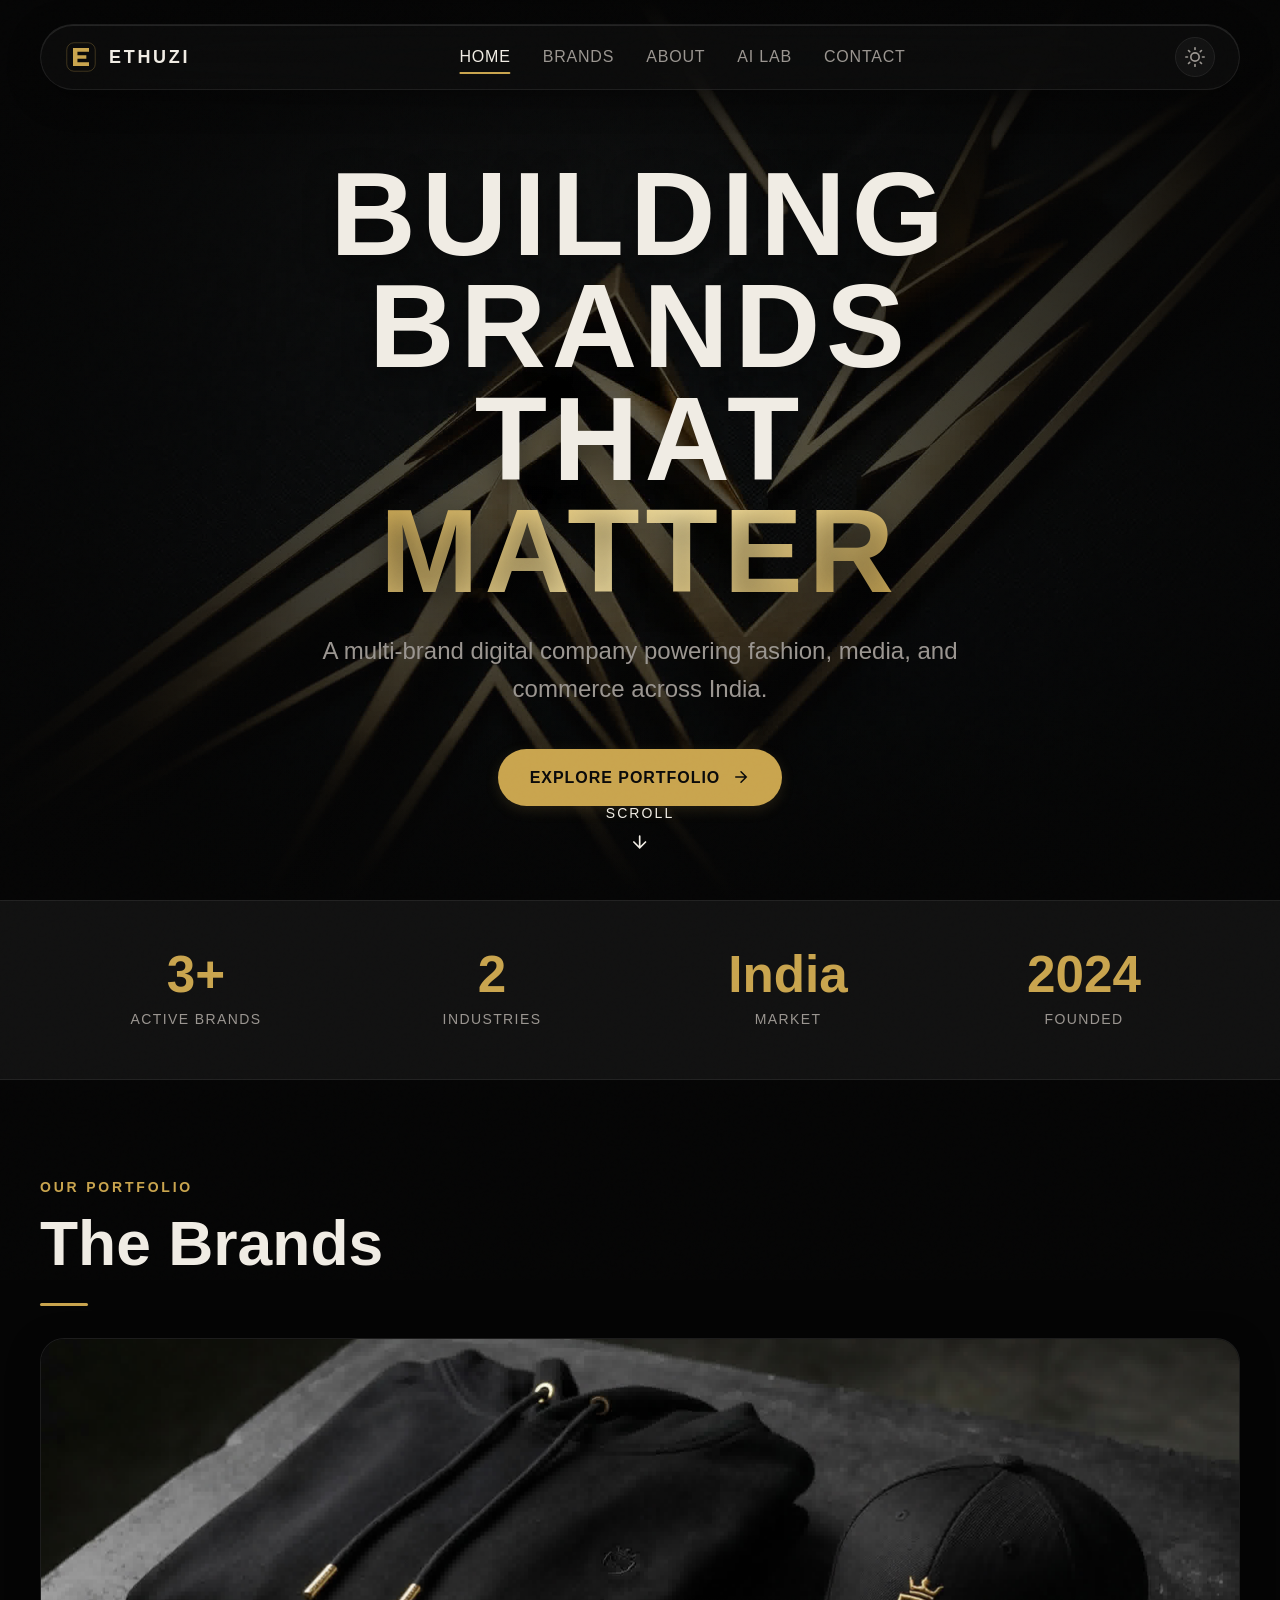
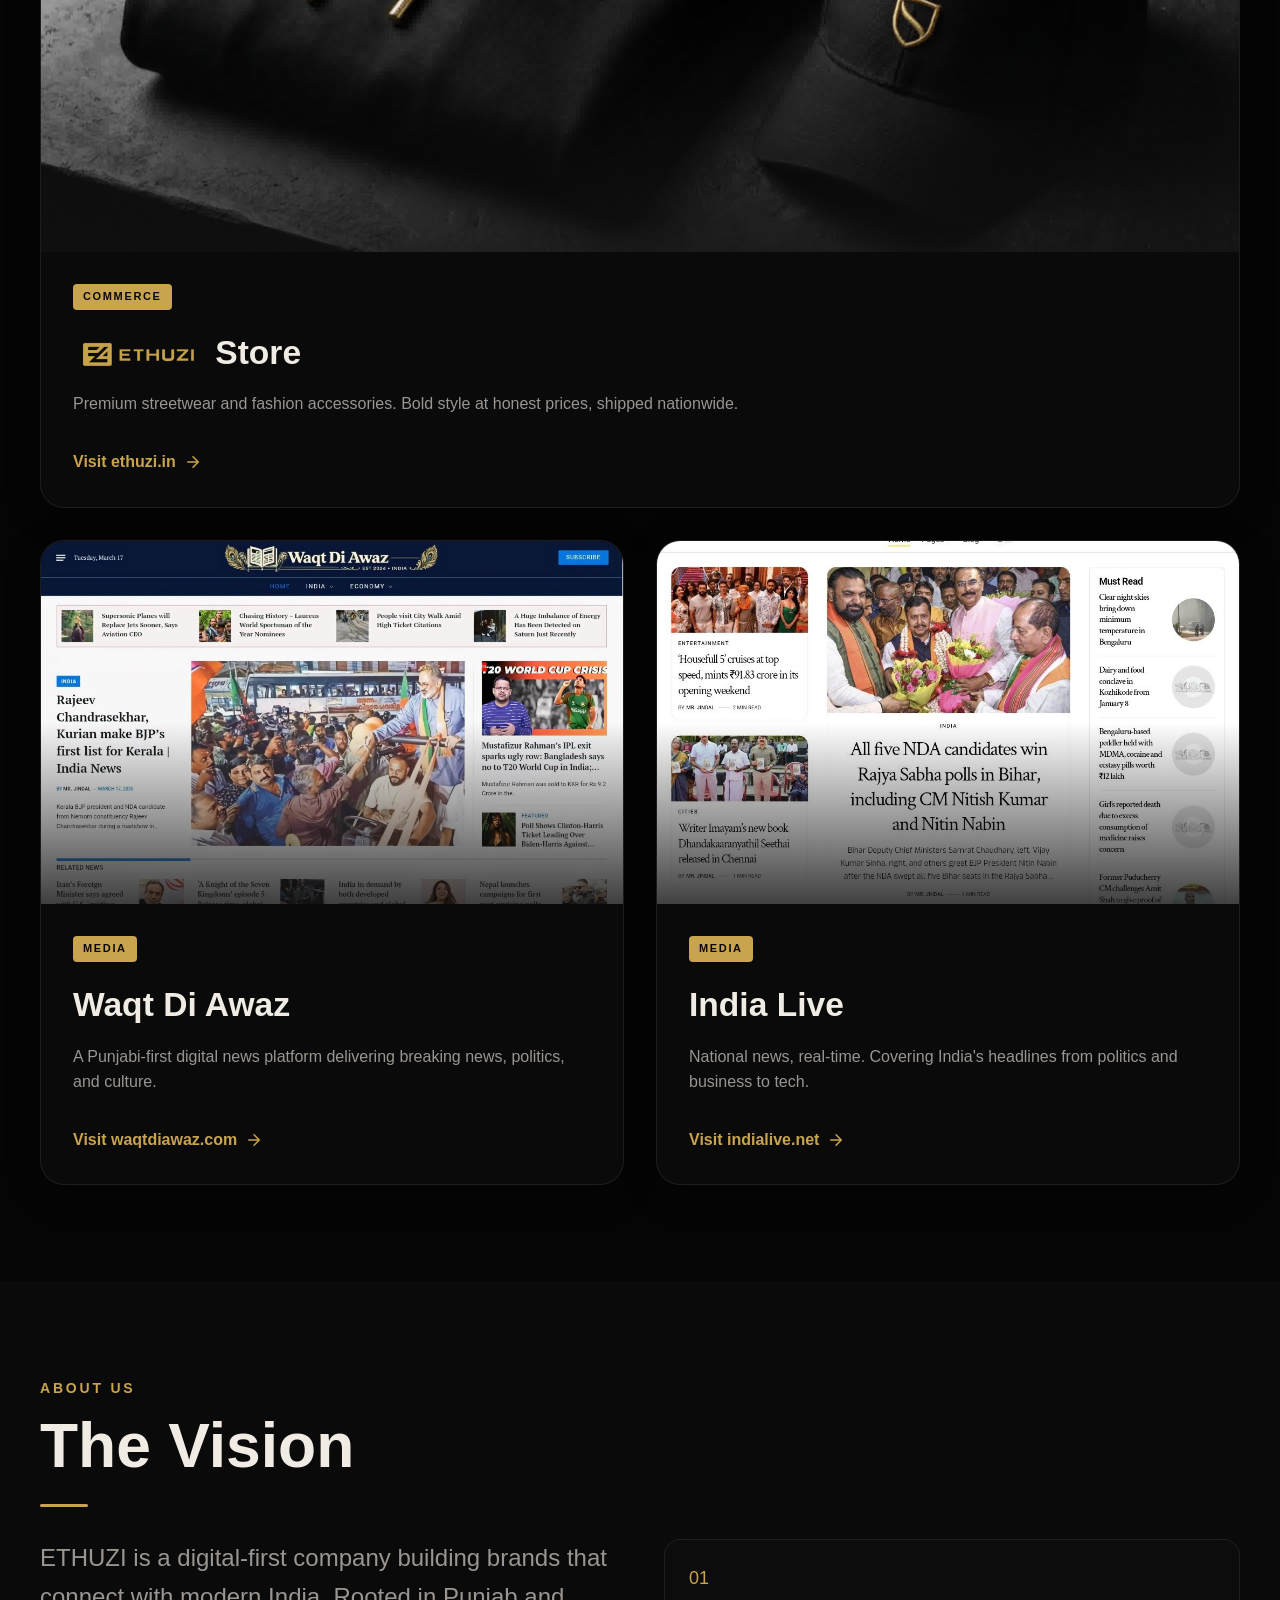
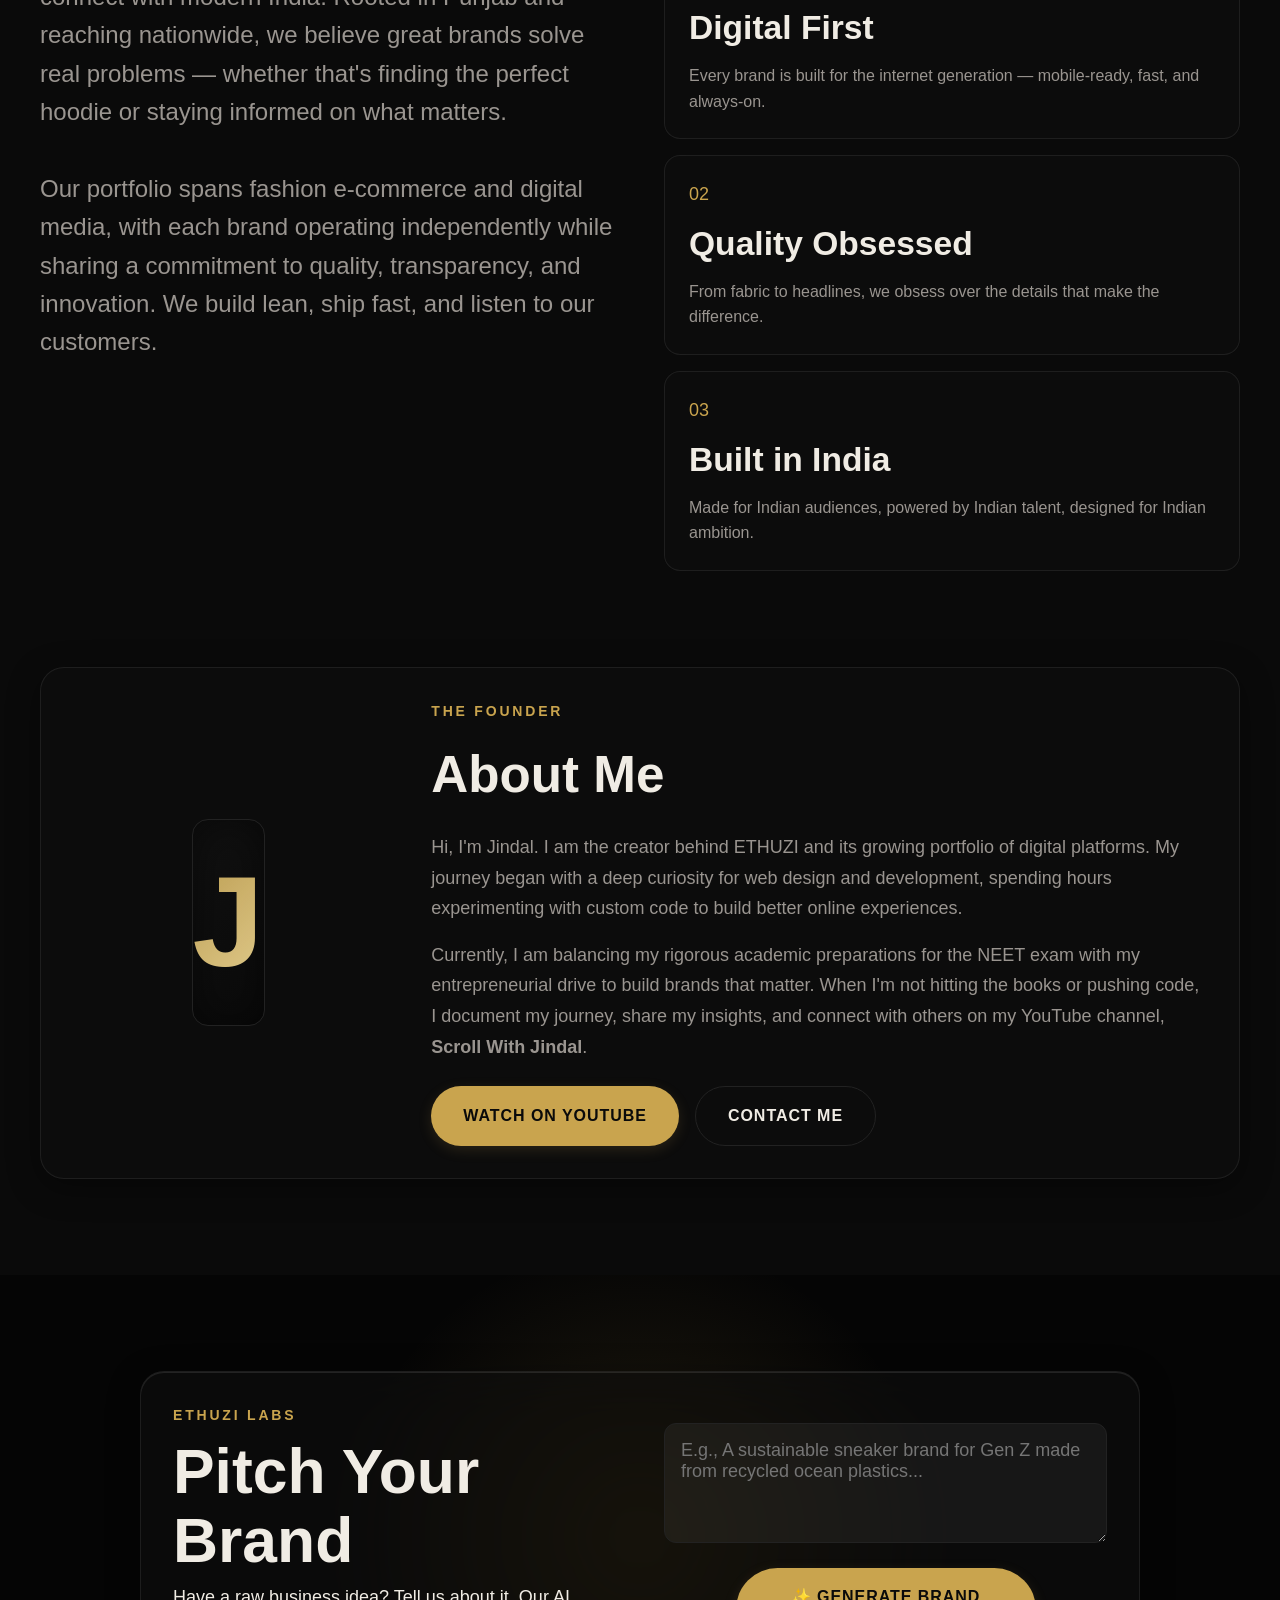
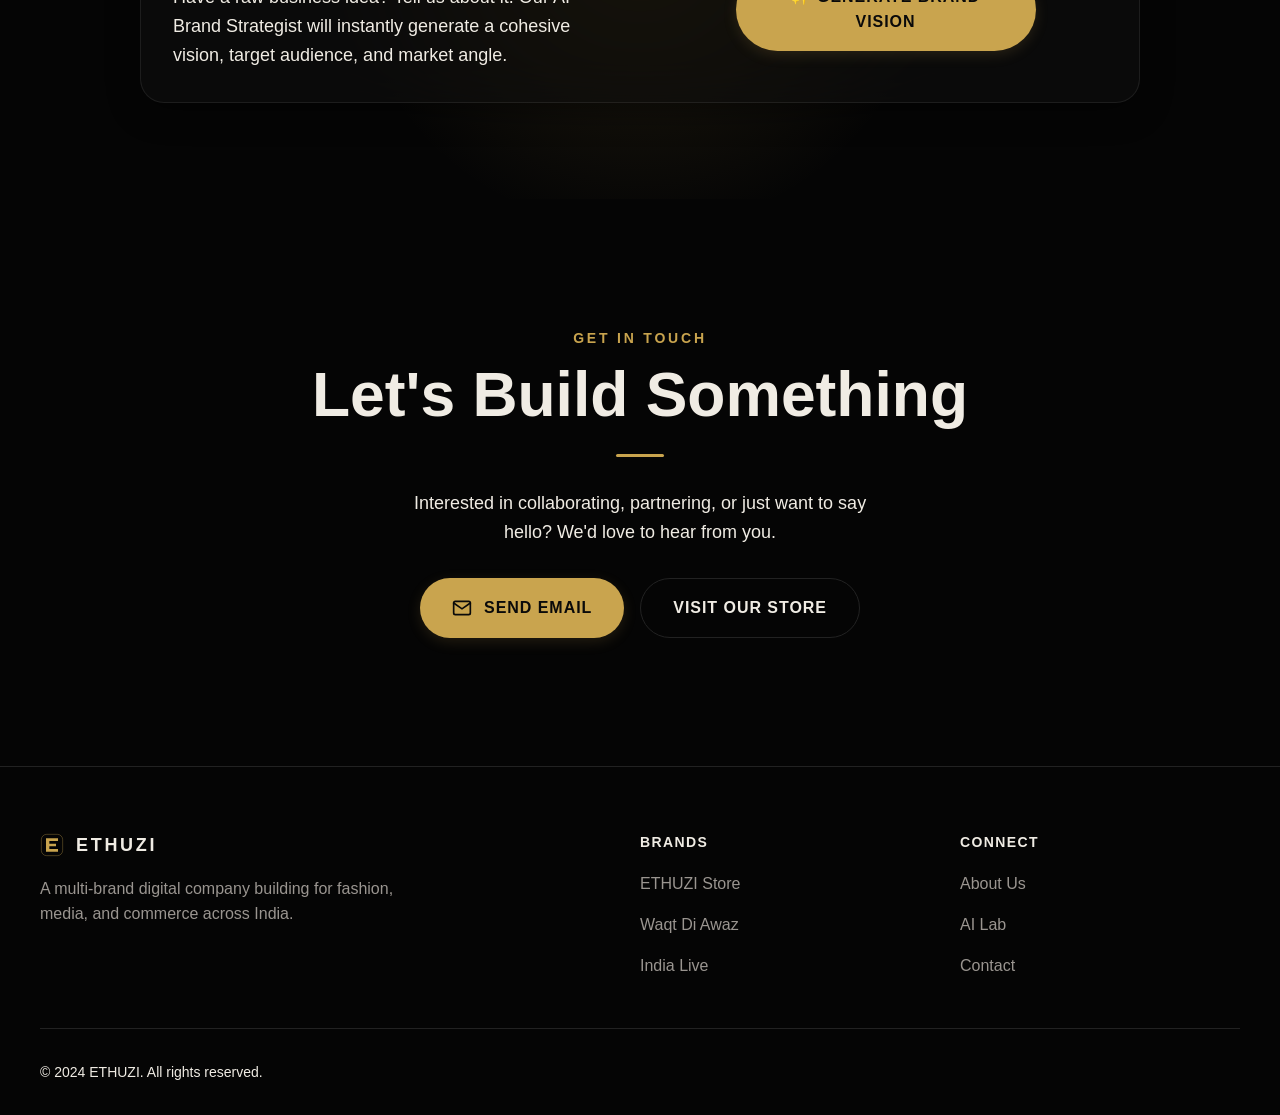
==== commit 4030cff3: "Rename ETHUZI Portfolio.html to index.html" ====
--- a/index.html
+++ b/index.html
@@ -6,7 +6,6 @@
 <title>ETHUZI — Building Brands That Matter</title>
 <meta name="description" content="ETHUZI is a multi-brand digital company powering fashion, media, and commerce across India.">
 
-<!-- Fonts -->
 <link href="https://api.fontshare.com/v2/css?f[]=clash-display@400,500,600,700&f[]=satoshi@300,400,500,600,700&display=swap" rel="stylesheet">
 <link rel="icon" href="data:image/svg+xml,<svg xmlns='http://www.w3.org/2000/svg' viewBox='0 0 32 32'><rect width='32' height='32' rx='4' fill='%23c9a44e'/><text x='16' y='22' font-family='sans-serif' font-size='18' font-weight='700' fill='%230a0a0a' text-anchor='middle'>E</text></svg>">
 
@@ -26,7 +25,11 @@
   font-family: var(--font-body, sans-serif); font-size: var(--text-base);
   color: var(--color-text); background-color: var(--color-bg);
   overflow-x: hidden;
-}
+  /* Prevent bottom nav from overlapping footer on mobile */
+  padding-bottom: 80px; 
+}
+@media (min-width: 769px) { body { padding-bottom: 0; } }
+
 img, svg { display: block; max-width: 100%; height: auto; }
 ul[role="list"] { list-style: none; }
 button { cursor: pointer; background: none; border: none; font: inherit; color: inherit; }
@@ -39,14 +42,15 @@
    DESIGN TOKENS & VARIABLES
    ============================================================ */
 :root {
-  /* Type Scale */
+  /* Type Scale - Adjusted clamps for better mobile view */
   --text-xs: clamp(0.75rem, 0.7rem + 0.25vw, 0.875rem);
   --text-sm: clamp(0.875rem, 0.8rem + 0.35vw, 1rem);
   --text-base: clamp(1rem, 0.95rem + 0.25vw, 1.125rem);
   --text-lg: clamp(1.125rem, 1rem + 0.75vw, 1.5rem);
-  --text-xl: clamp(1.5rem, 1.2rem + 1.25vw, 2.25rem);
-  --text-2xl: clamp(2rem, 1.2rem + 2.5vw, 3.5rem);
-  --text-hero: clamp(3rem, 0.5rem + 7vw, 7.5rem);
+  --text-xl: clamp(1.25rem, 1.1rem + 1.25vw, 2.25rem);
+  --text-2xl: clamp(1.75rem, 1.2rem + 2.5vw, 3.5rem);
+  --text-3xl: clamp(2rem, 1.5rem + 3vw, 4rem);
+  --text-hero: clamp(2.5rem, 1rem + 8vw, 8.5rem); /* Scaled down minimum for mobile */
 
   /* Spacing */
   --space-1: 0.25rem; --space-2: 0.5rem; --space-3: 0.75rem; --space-4: 1rem;
@@ -227,32 +231,38 @@
     padding: var(--space-2) var(--space-4);
   }
   .header__nav { display: none; } 
+  .header__brand-name { font-size: 14px; }
+  .header__logo svg { width: 28px; height: 28px; }
+  .theme-toggle { width: 36px; height: 36px; }
   
   .mobile-liquid-nav {
     display: flex; position: fixed; bottom: var(--space-4); left: 50%; transform: translateX(-50%);
     width: max-content; max-width: 90%; z-index: 100;
-    padding: var(--space-2); gap: var(--space-1);
+    padding: var(--space-2); gap: var(--space-2);
     border-radius: var(--radius-full);
+    justify-content: space-between;
+    box-shadow: 0 10px 40px rgba(0,0,0,0.6), inset 0 1px 0 rgba(255,255,255,0.1);
   }
+  [data-theme="light"] .mobile-liquid-nav {
+    box-shadow: 0 10px 40px rgba(0,0,0,0.15), inset 0 1px 0 rgba(255,255,255,0.6);
+  }
+
   .mobile-liquid-nav a {
-    display: flex; align-items: center; gap: 6px;
-    padding: 10px 16px; border-radius: var(--radius-full);
-    font-size: 13px; font-weight: 600; letter-spacing: 0.02em;
+    display: flex; align-items: center; justify-content: center;
+    width: 44px; height: 44px; /* Larger circular touch target */
+    border-radius: 50%;
     color: var(--color-text-muted); text-decoration: none;
     transition: all 0.3s cubic-bezier(0.4, 0, 0.2, 1);
   }
-  .mobile-liquid-nav a svg { width: 18px; height: 18px; opacity: 0.7; }
+  .mobile-liquid-nav a svg { width: 20px; height: 20px; opacity: 0.8; }
   
   .mobile-liquid-nav a.active {
-    color: var(--color-text);
-    background: rgba(255, 255, 255, 0.1);
-    box-shadow: inset 0 1px 1px rgba(255,255,255,0.05);
+    color: var(--color-text-inverse);
+    background: var(--color-accent);
+    box-shadow: 0 4px 12px var(--color-accent-highlight);
+    transform: translateY(-2px);
   }
-  [data-theme="light"] .mobile-liquid-nav a.active {
-    background: rgba(0, 0, 0, 0.08);
-    box-shadow: inset 0 1px 2px rgba(0,0,0,0.05);
-  }
-  .mobile-liquid-nav a.active svg { opacity: 1; color: var(--color-accent); }
+  .mobile-liquid-nav a.active svg { opacity: 1; color: var(--color-text-inverse); }
 }
 
 /* ============================================================
@@ -291,20 +301,25 @@
 }
 .hero__subtitle {
   font-size: var(--text-lg); color: var(--color-text-muted); max-width: 50ch;
-  margin: 0 auto var(--space-10); font-weight: 400;
-}
+  margin: 0 auto var(--space-8); font-weight: 400;
+}
+@media (min-width: 768px) { .hero__subtitle { margin-bottom: var(--space-10); } }
+
 .hero__scroll-hint {
   position: absolute; bottom: calc(var(--space-12) + 60px); left: 50%; transform: translateX(-50%); z-index: 2;
   display: flex; flex-direction: column; align-items: center; gap: var(--space-2);
   font-size: var(--text-xs); letter-spacing: 0.15em; text-transform: uppercase; color: var(--color-text-faint);
 }
+@media (min-width: 768px) { .hero__scroll-hint { bottom: var(--space-12); } }
 .hero__scroll-hint svg { animation: bounce 2s infinite; }
 @keyframes bounce { 0%, 100% { transform: translateY(0); } 50% { transform: translateY(10px); } }
 
 /* ============================================================
    SECTIONS & GRIDS
    ============================================================ */
-.section { padding: var(--space-24) var(--space-6); }
+.section { padding: var(--space-16) var(--space-4); }
+@media (min-width: 768px) { .section { padding: var(--space-24) var(--space-6); } }
+
 .section__inner { max-width: var(--content-wide); margin: 0 auto; }
 .section__label {
   font-size: var(--text-xs); font-weight: 600; letter-spacing: 0.2em; text-transform: uppercase;
@@ -322,33 +337,38 @@
 }
 .stats__inner {
   max-width: var(--content-wide); margin: 0 auto; display: grid; grid-template-columns: repeat(2, 1fr);
-  gap: var(--space-8); padding: var(--space-12) var(--space-6);
-}
-@media (min-width: 768px) { .stats__inner { grid-template-columns: repeat(4, 1fr); } }
+  gap: var(--space-6); padding: var(--space-8) var(--space-4);
+}
+@media (min-width: 768px) { 
+  .stats__inner { grid-template-columns: repeat(4, 1fr); gap: var(--space-8); padding: var(--space-12) var(--space-6); } 
+}
 .stat { text-align: center; }
-.stat__number { font-family: var(--font-display); font-size: var(--text-2xl); font-weight: 700; color: var(--color-accent); }
-.stat__label { font-size: var(--text-xs); color: var(--color-text-muted); letter-spacing: 0.1em; text-transform: uppercase; }
+.stat__number { font-family: var(--font-display); font-size: var(--text-2xl); font-weight: 700; color: var(--color-accent); line-height: 1; }
+.stat__label { font-size: var(--text-xs); color: var(--color-text-muted); letter-spacing: 0.1em; text-transform: uppercase; margin-top: var(--space-2); display: block; }
 
 /* Brands Portfolio */
-.brands-grid { display: grid; gap: var(--space-6); }
+.brands-grid { display: grid; gap: var(--space-4); }
 @media (min-width: 768px) {
   .brands-grid { grid-template-columns: 1fr 1fr; gap: var(--space-8); }
   .brands-grid .brand-card:first-child { grid-column: 1 / -1; }
 }
 
 .brand-card {
-  display: flex; flex-direction: column; border-radius: var(--radius-2xl); overflow: hidden;
+  display: flex; flex-direction: column; border-radius: var(--radius-xl); overflow: hidden;
   text-decoration: none; position: relative;
   transition: all var(--transition-smooth);
 }
+@media (min-width: 768px) { .brand-card { border-radius: var(--radius-2xl); } }
+
 .brand-card {
   background: var(--glass-bg); backdrop-filter: blur(12px); -webkit-backdrop-filter: blur(12px);
   border: 1px solid var(--glass-border); box-shadow: var(--glass-shadow);
 }
 .brand-card:hover {
-  transform: translateY(-8px); border-color: rgba(201, 164, 78, 0.4);
+  transform: translateY(-4px); border-color: rgba(201, 164, 78, 0.4);
   box-shadow: 0 20px 40px rgba(0,0,0,0.5), 0 0 40px var(--color-accent-highlight);
 }
+@media (min-width: 768px) { .brand-card:hover { transform: translateY(-8px); } }
 [data-theme="light"] .brand-card:hover {
   box-shadow: 0 20px 40px rgba(0,0,0,0.1), 0 0 40px var(--color-accent-highlight);
 }
@@ -364,7 +384,9 @@
 .brand-card__image img { width: 100%; height: 100%; object-fit: cover; transition: transform 0.8s var(--ease-out); }
 .brand-card:hover .brand-card__image img { transform: scale(1.05); }
 
-.brand-card__body { padding: var(--space-8); flex: 1; display: flex; flex-direction: column; position: relative; z-index: 2; }
+.brand-card__body { padding: var(--space-6); flex: 1; display: flex; flex-direction: column; position: relative; z-index: 2; }
+@media (min-width: 768px) { .brand-card__body { padding: var(--space-8); } }
+
 .brand-card__tag {
   align-self: flex-start; font-size: 11px; font-weight: 700; letter-spacing: 0.15em; text-transform: uppercase;
   color: var(--color-text-inverse); background: var(--color-accent); padding: 4px 10px; border-radius: 4px;
@@ -374,24 +396,29 @@
   font-family: var(--font-display); font-size: var(--text-xl); font-weight: 600; margin-bottom: var(--space-3);
   display: flex; align-items: center; gap: var(--space-3);
 }
-.brand-card__logo-img { height: 32px; width: auto; object-fit: contain; }
+.brand-card__logo-img { height: 28px; width: auto; object-fit: contain; }
+@media (min-width: 768px) { .brand-card__logo-img { height: 32px; } }
 .brand-card__logo-img--light { display: none; }
 [data-theme="dark"] .brand-card__logo-img--dark { display: inline-block; }
 [data-theme="light"] .brand-card__logo-img--light { display: inline-block; }
 [data-theme="light"] .brand-card__logo-img--dark { display: none; }
 
-.brand-card__desc { font-size: var(--text-sm); color: var(--color-text-muted); margin-bottom: var(--space-8); flex: 1; }
+.brand-card__desc { font-size: var(--text-sm); color: var(--color-text-muted); margin-bottom: var(--space-6); flex: 1; }
+@media (min-width: 768px) { .brand-card__desc { margin-bottom: var(--space-8); } }
+
 .brand-card__link {
   display: inline-flex; align-items: center; gap: var(--space-2); font-size: var(--text-sm); font-weight: 600;
   color: var(--color-accent); transition: gap var(--transition-interactive);
 }
 .brand-card:hover .brand-card__link { gap: var(--space-4); }
 
-/* About */
+/* About & Founder Block */
 .about-section { background: var(--color-surface-offset); }
-.about-grid { display: grid; gap: var(--space-12); }
-@media (min-width: 768px) { .about-grid { grid-template-columns: 1fr 1fr; } }
-.about__text { font-size: var(--text-lg); color: var(--color-text-muted); line-height: 1.6; }
+.about-grid { display: grid; gap: var(--space-8); }
+@media (min-width: 768px) { .about-grid { grid-template-columns: 1fr 1fr; gap: var(--space-12); } }
+.about__text { font-size: var(--text-base); color: var(--color-text-muted); line-height: 1.6; }
+@media (min-width: 768px) { .about__text { font-size: var(--text-lg); } }
+
 .values-list { display: grid; gap: var(--space-4); }
 .value-item {
   padding: var(--space-6); border-radius: var(--radius-xl); transition: all var(--transition-interactive);
@@ -401,8 +428,53 @@
 }
 .value-item:hover { border-color: var(--color-accent); transform: translateX(8px); }
 .value-item__number { font-family: var(--font-display); font-size: var(--text-base); color: var(--color-accent); margin-bottom: var(--space-2); }
-.value-item__title { font-family: var(--font-display); font-size: var(--text-xl); font-weight: 600; margin-bottom: var(--space-2); }
+.value-item__title { font-family: var(--font-display); font-size: var(--text-lg); font-weight: 600; margin-bottom: var(--space-2); }
+@media (min-width: 768px) { .value-item__title { font-size: var(--text-xl); } }
 .value-item__desc { color: var(--color-text-muted); font-size: var(--text-sm); }
+
+/* Founder Layout Enhancements */
+.founder-block {
+  margin-top: var(--space-12); padding: var(--space-6); border-radius: var(--radius-xl); 
+  border: 1px solid var(--glass-border); background: var(--glass-bg); 
+  backdrop-filter: blur(12px); box-shadow: var(--glass-shadow);
+}
+@media (min-width: 768px) {
+  .founder-block { margin-top: var(--space-24); padding: var(--space-8); border-radius: var(--radius-2xl); }
+}
+
+.founder-grid { display: grid; gap: var(--space-6); align-items: center; text-align: center; }
+@media (min-width: 768px) {
+  .founder-grid { grid-template-columns: 1fr 2.5fr; gap: var(--space-12); text-align: left; }
+}
+.founder-monogram {
+  aspect-ratio: 1; border-radius: var(--radius-xl);
+  background: linear-gradient(135deg, var(--color-surface), var(--color-surface-offset));
+  border: 1px solid var(--color-border);
+  display: flex; align-items: center; justify-content: center;
+  box-shadow: inset 0 0 40px rgba(0,0,0,0.5);
+  max-width: 160px; margin: 0 auto; width: 100%;
+}
+@media (min-width: 768px) {
+  .founder-monogram { max-width: none; width: auto; }
+}
+.founder-monogram span {
+  font-family: var(--font-display); font-size: 5rem; font-weight: 700;
+  background: linear-gradient(135deg, var(--color-accent) 0%, #ffeaa7 100%);
+  -webkit-background-clip: text; -webkit-text-fill-color: transparent;
+  opacity: 0.9;
+}
+@media (min-width: 768px) {
+  .founder-monogram span { font-size: 8rem; }
+}
+[data-theme="light"] .founder-monogram {
+  background: linear-gradient(135deg, var(--color-surface), var(--color-bg));
+  box-shadow: inset 0 0 40px rgba(0,0,0,0.05);
+}
+.founder-content-wrapper { flex: 1; max-width: 800px; margin: 0 auto; }
+.founder-btns { display: flex; gap: var(--space-3); flex-wrap: wrap; justify-content: center; margin-top: var(--space-6); }
+@media (min-width: 768px) {
+  .founder-btns { justify-content: flex-start; gap: var(--space-4); }
+}
 
 /* ============================================================
    AI BRAND SIMULATOR
@@ -428,23 +500,47 @@
   z-index: 2;
   max-width: 800px;
   margin: 0 auto;
-  padding: var(--space-8);
-  border-radius: var(--radius-2xl);
-  text-align: center;
-}
+  padding: var(--space-6);
+  border-radius: var(--radius-xl);
+}
+@media (min-width: 768px) { .ai-container { padding: var(--space-8); border-radius: var(--radius-2xl); } }
+
+.ai-header-content { text-align: center; margin-bottom: var(--space-6); }
+@media (min-width: 768px) { .ai-header-content { margin-bottom: var(--space-8); } }
+.ai-header-content .section__label { text-align: center; }
+.ai-header-content .section__heading { text-align: center; margin-bottom: var(--space-2); }
+.ai-header-content .section__description { margin: 0 auto; max-width: 60ch; }
+.ai-interactive-content { text-align: center; }
+
+@media (min-width: 992px) {
+  .ai-container { 
+    max-width: 1000px; display: grid; grid-template-columns: 1fr 1fr; 
+    gap: var(--space-12); align-items: center;
+  }
+  .ai-header-content { text-align: left; margin-bottom: 0; }
+  .ai-header-content .section__label { text-align: left; }
+  .ai-header-content .section__heading { text-align: left; }
+  .ai-header-content .section__description { margin: 0; }
+  .ai-interactive-content { text-align: left; }
+  .ai-btn-wrapper { display: flex; justify-content: flex-start; }
+}
+
 .ai-textarea {
   width: 100%;
-  min-height: 120px;
-  padding: var(--space-4);
-  border-radius: var(--radius-lg);
+  min-height: 100px;
+  padding: var(--space-3);
+  border-radius: var(--radius-md);
   background: var(--input-bg);
   border: 1px solid var(--color-border);
   color: var(--color-text);
   font-family: var(--font-body);
-  font-size: var(--text-base);
+  font-size: var(--text-sm);
   resize: vertical;
   margin-bottom: var(--space-4);
   transition: border-color var(--transition-interactive);
+}
+@media (min-width: 768px) {
+  .ai-textarea { min-height: 120px; padding: var(--space-4); border-radius: var(--radius-lg); font-size: var(--text-base); }
 }
 .ai-textarea:focus {
   outline: none;
@@ -461,25 +557,31 @@
   to { opacity: 1; transform: translateY(0); }
 }
 .ai-card {
-  padding: var(--space-6);
-  border-radius: var(--radius-xl);
+  padding: var(--space-4);
+  border-radius: var(--radius-lg);
   background: var(--input-bg);
   border: 1px solid var(--color-border);
   border-left: 4px solid var(--color-accent);
 }
+@media (min-width: 768px) { .ai-card { padding: var(--space-6); border-radius: var(--radius-xl); } }
+
 .ai-card-title {
   font-family: var(--font-display);
-  font-size: var(--text-lg);
+  font-size: var(--text-base);
   font-weight: 600;
   color: var(--color-accent);
   margin-bottom: var(--space-2);
 }
+@media (min-width: 768px) { .ai-card-title { font-size: var(--text-lg); } }
+
 .ai-card-text {
-  font-size: var(--text-base);
+  font-size: var(--text-sm);
   color: var(--color-text);
-  margin-bottom: var(--space-4);
+  margin-bottom: var(--space-3);
   line-height: 1.5;
 }
+@media (min-width: 768px) { .ai-card-text { font-size: var(--text-base); margin-bottom: var(--space-4); } }
+
 .ai-card-label {
   font-size: var(--text-xs);
   font-weight: 700;
@@ -491,32 +593,49 @@
 
 .spinner {
   display: none;
-  width: 24px;
-  height: 24px;
+  width: 20px;
+  height: 20px;
   border: 3px solid rgba(255,255,255,0.3);
   border-radius: 50%;
   border-top-color: #fff;
   animation: spin 1s ease-in-out infinite;
   margin: 0 auto;
 }
+@media (min-width: 768px) { .spinner { width: 24px; height: 24px; } }
 @keyframes spin { to { transform: rotate(360deg); } }
 
 /* Contact */
-.cta-section { text-align: center; padding: var(--space-32) var(--space-6); }
+.cta-section { text-align: center; padding: var(--space-24) var(--space-4); }
+@media (min-width: 768px) { .cta-section { padding: var(--space-32) var(--space-6); } }
 .cta-section .divider-line { margin-inline: auto; }
-.cta-section .section__description { margin: 0 auto var(--space-8); max-width: 50ch; }
-.cta-buttons { display: flex; justify-content: center; gap: var(--space-4); flex-wrap: wrap; }
+.cta-section .section__description { margin: 0 auto var(--space-6); max-width: 50ch; }
+@media (min-width: 768px) { .cta-section .section__description { margin-bottom: var(--space-8); } }
+.cta-buttons { display: flex; justify-content: center; gap: var(--space-3); flex-wrap: wrap; }
+@media (min-width: 768px) { .cta-buttons { gap: var(--space-4); } }
 
 /* Footer */
-.footer { padding: var(--space-16) var(--space-6) var(--space-8); border-top: 1px solid var(--color-border); }
+.footer { padding: var(--space-10) var(--space-4) var(--space-6); border-top: 1px solid var(--color-border); }
+@media (min-width: 768px) { .footer { padding: var(--space-16) var(--space-6) var(--space-8); } }
+
 .footer__inner { max-width: var(--content-wide); margin: 0 auto; }
-.footer__top { display: grid; gap: var(--space-10); margin-bottom: var(--space-12); }
-@media (min-width: 768px) { .footer__top { grid-template-columns: 2fr 1fr 1fr; } }
-.footer__col-title { font-size: var(--text-xs); font-weight: 600; letter-spacing: 0.1em; text-transform: uppercase; color: var(--color-text-faint); margin-bottom: var(--space-4); }
-.footer__links { display: flex; flex-direction: column; gap: var(--space-3); }
-.footer__links a { color: var(--color-text-muted); text-decoration: none; transition: color var(--transition-fast); }
+.footer__top { display: grid; gap: var(--space-8); margin-bottom: var(--space-8); text-align: center; }
+@media (min-width: 768px) { .footer__top { grid-template-columns: 2fr 1fr 1fr; gap: var(--space-10); margin-bottom: var(--space-12); text-align: left; } }
+
+.footer__top > div:first-child p { margin: 0 auto; }
+@media (min-width: 768px) { .footer__top > div:first-child p { margin: 0; } }
+.header__logo { justify-content: center; }
+@media (min-width: 768px) { .header__logo { justify-content: flex-start; } }
+
+.footer__col-title { font-size: var(--text-xs); font-weight: 600; letter-spacing: 0.1em; text-transform: uppercase; color: var(--color-text-faint); margin-bottom: var(--space-3); }
+@media (min-width: 768px) { .footer__col-title { margin-bottom: var(--space-4); } }
+
+.footer__links { display: flex; flex-direction: column; gap: var(--space-2); }
+@media (min-width: 768px) { .footer__links { gap: var(--space-3); } }
+.footer__links a { color: var(--color-text-muted); text-decoration: none; transition: color var(--transition-fast); font-size: var(--text-sm); }
 .footer__links a:hover { color: var(--color-accent); }
-.footer__bottom { display: flex; justify-content: space-between; flex-wrap: wrap; gap: var(--space-4); padding-top: var(--space-8); border-top: 1px solid var(--color-border); font-size: var(--text-xs); color: var(--color-text-faint); }
+
+.footer__bottom { display: flex; flex-direction: column; align-items: center; justify-content: center; gap: var(--space-3); padding-top: var(--space-6); border-top: 1px solid var(--color-border); font-size: var(--text-xs); color: var(--color-text-faint); }
+@media (min-width: 768px) { .footer__bottom { flex-direction: row; justify-content: space-between; padding-top: var(--space-8); gap: var(--space-4); } }
 
 /* Animation Utils */
 .reveal { opacity: 0; transform: translateY(30px); transition: all 0.8s var(--ease-out); }
@@ -528,13 +647,11 @@
 </head>
 <body>
 
-<!-- Grain Texture -->
 <svg class="grain-overlay" viewBox="0 0 400 400" preserveAspectRatio="none" aria-hidden="true">
   <filter id="grain"><feTurbulence type="fractalNoise" baseFrequency="0.9" numOctaves="4" stitchTiles="stitch"/></filter>
   <rect width="100%" height="100%" filter="url(#grain)"/>
 </svg>
 
-<!-- Desktop Floating Header -->
 <header class="header glass-panel" id="header">
   <a href="#home" class="header__logo" aria-label="ETHUZI Home">
     <svg viewBox="0 0 72 72" fill="none" xmlns="http://www.w3.org/2000/svg">
@@ -560,7 +677,6 @@
 </header>
 
 <main>
-  <!-- Hero -->
   <section class="hero" id="home">
     <div class="hero__bg">
       <img src="./assets/hero-bg.jpg" alt="Abstract dark geometric background" loading="eager" decoding="async">
@@ -580,7 +696,6 @@
     </div>
   </section>
 
-  <!-- Stats -->
   <section class="stats">
     <div class="stats__inner reveal-stagger">
       <div class="stat reveal"><div class="stat__number">3+</div><div class="stat__label">Active Brands</div></div>
@@ -590,7 +705,6 @@
     </div>
   </section>
 
-  <!-- Brands -->
   <section class="section" id="brands">
     <div class="section__inner">
       <div class="reveal">
@@ -600,7 +714,6 @@
       </div>
 
       <div class="brands-grid reveal-stagger">
-        <!-- ETHUZI E-commerce -->
         <a href="https://ethuzi.in" target="_blank" rel="noopener" class="brand-card reveal">
           <div class="brand-card__image">
             <img src="./assets/brand-ecommerce.jpg" alt="ETHUZI hoodie and cap" loading="lazy">
@@ -617,7 +730,6 @@
           </div>
         </a>
 
-        <!-- Waqt Di Awaz -->
         <a href="https://waqtdiawaz.com" target="_blank" rel="noopener" class="brand-card reveal">
           <div class="brand-card__image">
             <img src="./assets/brand-waqtdiawaz.jpg" alt="Waqt Di Awaz screenshot" loading="lazy">
@@ -630,7 +742,6 @@
           </div>
         </a>
 
-        <!-- India Live -->
         <a href="https://indialive.net" target="_blank" rel="noopener" class="brand-card reveal">
           <div class="brand-card__image">
             <img src="./assets/brand-indialive.jpg" alt="India Live screenshot" loading="lazy">
@@ -646,7 +757,6 @@
     </div>
   </section>
 
-  <!-- About -->
   <section class="section about-section" id="about">
     <div class="section__inner">
       <div class="reveal">
@@ -680,44 +790,70 @@
           </div>
         </div>
       </div>
-    </div>
-  </section>
-  
-  <!-- AI Brand Evaluator -->
-  <section class="section ai-section" id="ailab">
-    <div class="section__inner">
-      <div class="ai-container glass-panel reveal">
-        <span class="section__label" style="text-align: center;">ETHUZI Labs</span>
-        <h2 class="section__heading" style="text-align: center; margin-bottom: var(--space-2);">Pitch Your Brand</h2>
-        <p class="section__description" style="margin: 0 auto var(--space-8); max-width: 60ch; text-align: center;">
-          Have a raw business idea? Tell us about it. Our AI Brand Strategist will instantly generate a cohesive vision, target audience, and market angle.
-        </p>
-        
-        <textarea id="ai-input" class="ai-textarea" placeholder="E.g., A sustainable sneaker brand for Gen Z made from recycled ocean plastics..."></textarea>
-        
-        <button id="ai-btn" class="btn btn--primary" style="width: 100%; max-width: 300px; margin: 0 auto;">
-          <span id="ai-btn-text">✨ Generate Brand Vision</span>
-          <div id="ai-spinner" class="spinner"></div>
-        </button>
-        <p id="ai-error" style="color: #ff5e5e; font-size: var(--text-sm); margin-top: var(--space-3); display: none;"></p>
-
-        <div id="ai-output" class="ai-output-container">
-          <div class="ai-card">
-            <div class="ai-card-label">Tagline / Hook</div>
-            <div id="ai-tagline" class="ai-card-title"></div>
-            
-            <div class="ai-card-label" style="margin-top: var(--space-4);">Target Audience</div>
-            <div id="ai-audience" class="ai-card-text"></div>
-            
-            <div class="ai-card-label">Market Strategy</div>
-            <div id="ai-strategy" class="ai-card-text" style="margin-bottom: 0;"></div>
+
+      <div class="founder-block reveal">
+        <div class="founder-grid">
+          <div class="founder-monogram">
+            <span>J</span>
+          </div>
+          <div class="founder-content-wrapper">
+            <span class="section__label">The Founder</span>
+            <h3 style="font-family: var(--font-display); font-size: var(--text-2xl); font-weight: 600; margin-bottom: var(--space-4); color: var(--color-text);">About Me</h3>
+            <p style="font-size: var(--text-base); color: var(--color-text-muted); line-height: 1.7; margin-bottom: var(--space-4);">
+              Hi, I'm Jindal. I am the creator behind ETHUZI and its growing portfolio of digital platforms. My journey began with a deep curiosity for web design and development, spending hours experimenting with custom code to build better online experiences.
+            </p>
+            <p style="font-size: var(--text-base); color: var(--color-text-muted); line-height: 1.7; margin-bottom: var(--space-2);">
+              Currently, I am balancing my rigorous academic preparations for the NEET exam with my entrepreneurial drive to build brands that matter. When I'm not hitting the books or pushing code, I document my journey, share my insights, and connect with others on my YouTube channel, <strong>Scroll With Jindal</strong>. 
+            </p>
+            <div class="founder-btns">
+                <a href="https://youtube.com/@ScrollWithJindal" target="_blank" class="btn btn--primary">Watch on YouTube</a>
+                <a href="mailto:jindalsaab.bhd@gmail.com" class="btn btn--outline">Contact Me</a>
+            </div>
           </div>
         </div>
       </div>
     </div>
   </section>
-
-  <!-- Contact -->
+  
+  <section class="section ai-section" id="ailab">
+    <div class="section__inner">
+      <div class="ai-container glass-panel reveal">
+        <div class="ai-header-content">
+          <span class="section__label">ETHUZI Labs</span>
+          <h2 class="section__heading">Pitch Your Brand</h2>
+          <p class="section__description">
+            Have a raw business idea? Tell us about it. Our AI Brand Strategist will instantly generate a cohesive vision, target audience, and market angle.
+          </p>
+        </div>
+        
+        <div class="ai-interactive-content">
+          <textarea id="ai-input" class="ai-textarea" placeholder="E.g., A sustainable sneaker brand for Gen Z made from recycled ocean plastics..."></textarea>
+          
+          <div class="ai-btn-wrapper" style="display: flex; justify-content: center;">
+            <button id="ai-btn" class="btn btn--primary" style="width: 100%; max-width: 300px;">
+              <span id="ai-btn-text">✨ Generate Brand Vision</span>
+              <div id="ai-spinner" class="spinner"></div>
+            </button>
+          </div>
+          <p id="ai-error" style="color: #ff5e5e; font-size: var(--text-sm); margin-top: var(--space-3); display: none; text-align: center;"></p>
+
+          <div id="ai-output" class="ai-output-container">
+            <div class="ai-card">
+              <div class="ai-card-label">Tagline / Hook</div>
+              <div id="ai-tagline" class="ai-card-title"></div>
+              
+              <div class="ai-card-label" style="margin-top: var(--space-4);">Target Audience</div>
+              <div id="ai-audience" class="ai-card-text"></div>
+              
+              <div class="ai-card-label">Market Strategy</div>
+              <div id="ai-strategy" class="ai-card-text" style="margin-bottom: 0;"></div>
+            </div>
+          </div>
+        </div>
+      </div>
+    </div>
+  </section>
+
   <section class="section cta-section" id="contact">
     <div class="section__inner reveal">
       <span class="section__label">Get In Touch</span>
@@ -735,7 +871,6 @@
   </section>
 </main>
 
-<!-- Footer -->
 <footer class="footer">
   <div class="footer__inner">
     <div class="footer__top">
@@ -772,7 +907,6 @@
   </div>
 </footer>
 
-<!-- Mobile Bottom Dock (Liquid Glass Nav) -->
 <nav class="mobile-liquid-nav glass-panel" aria-label="Mobile Navigation">
   <a href="#home" class="nav-link">
     <svg viewBox="0 0 24 24" fill="none" stroke="currentColor" stroke-width="2" stroke-linecap="round" stroke-linejoin="round"><path d="M3 9l9-7 9 7v11a2 2 0 0 1-2 2H5a2 2 0 0 1-2-2z"/><polyline points="9 22 9 12 15 12 15 22"/></svg>
